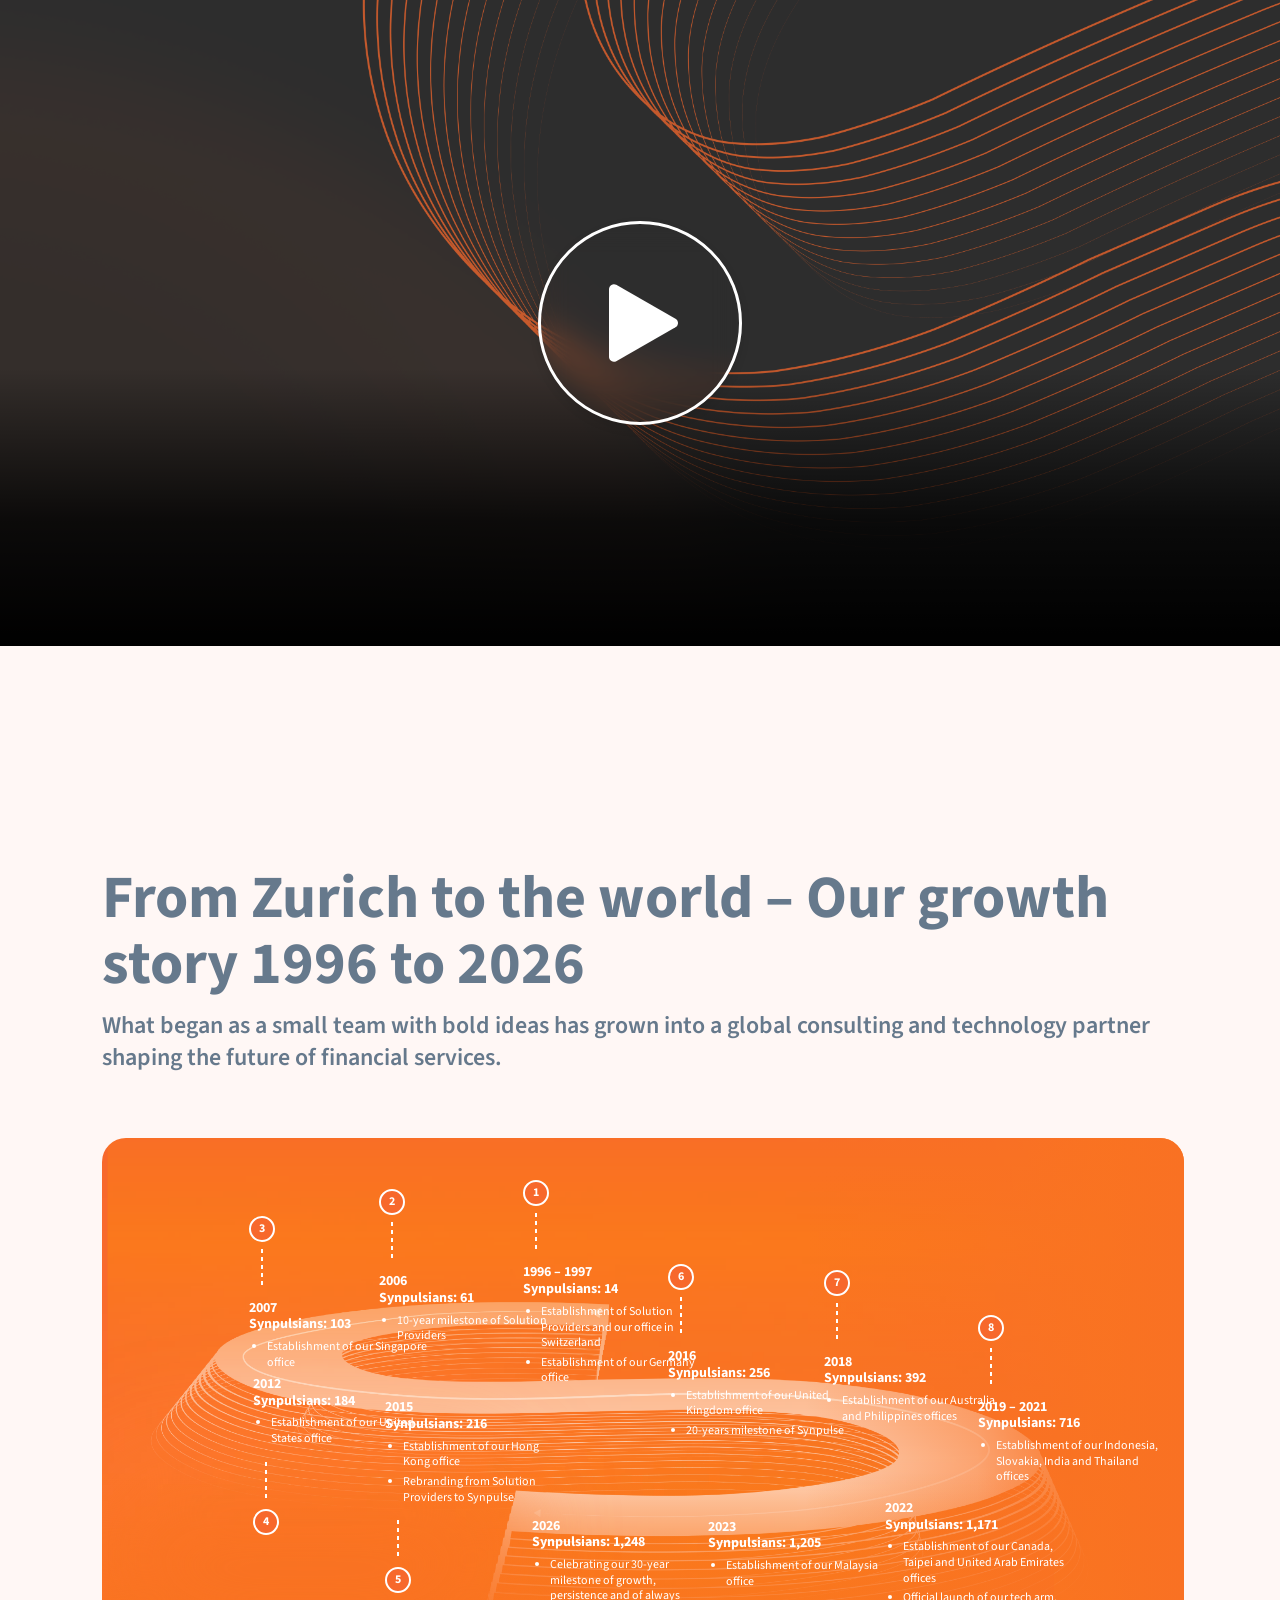
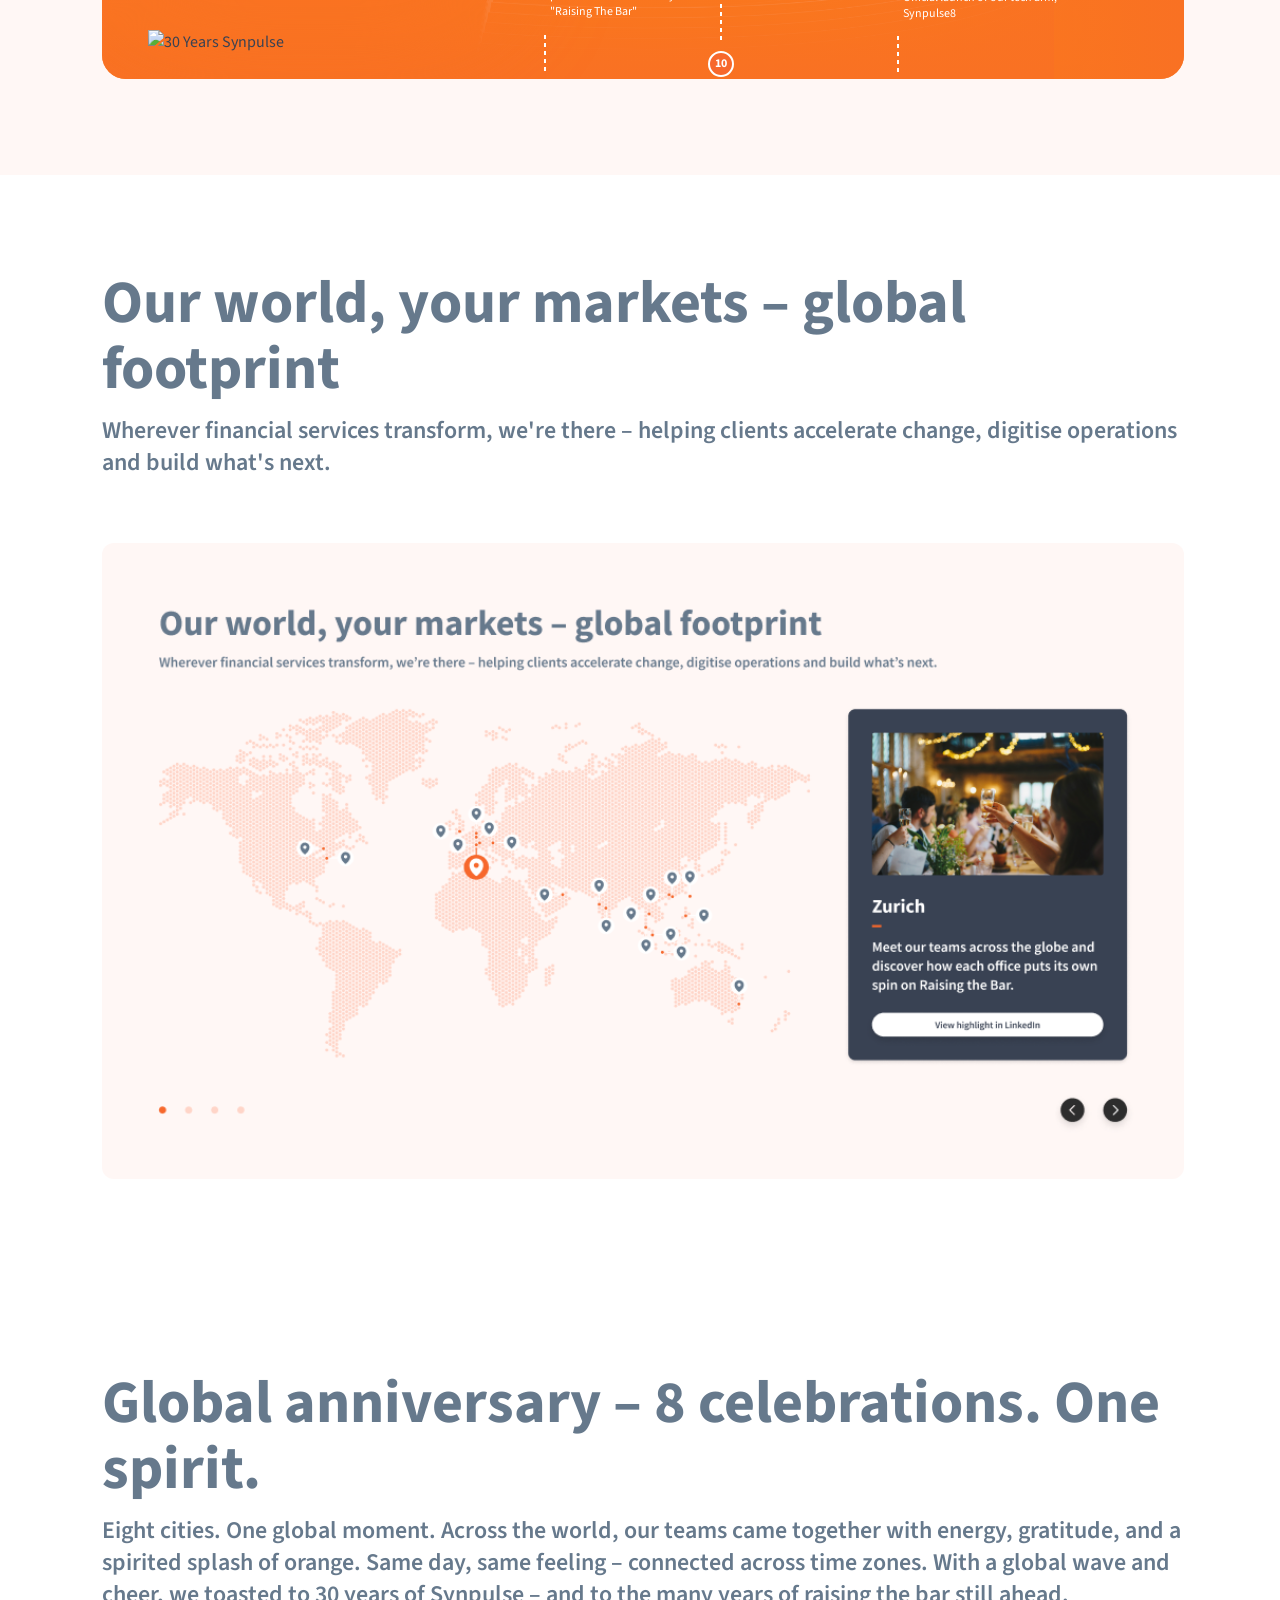
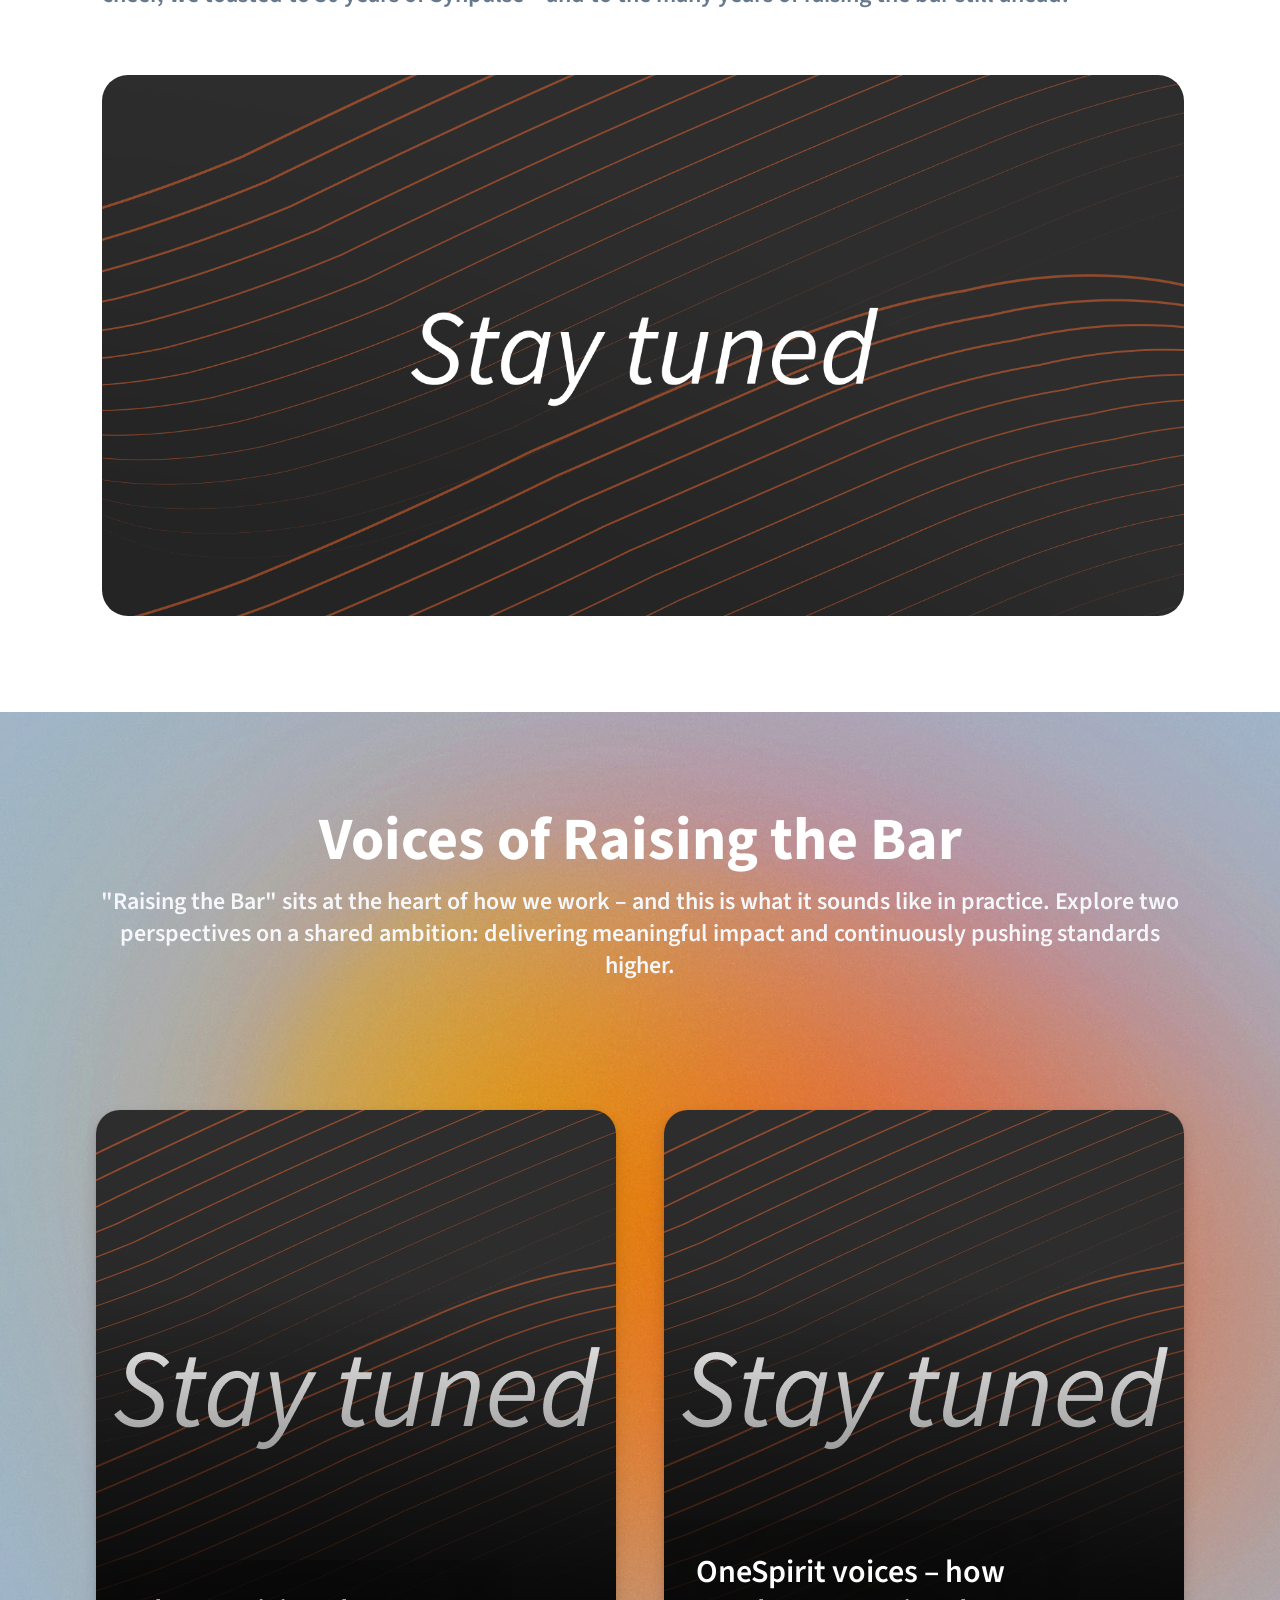
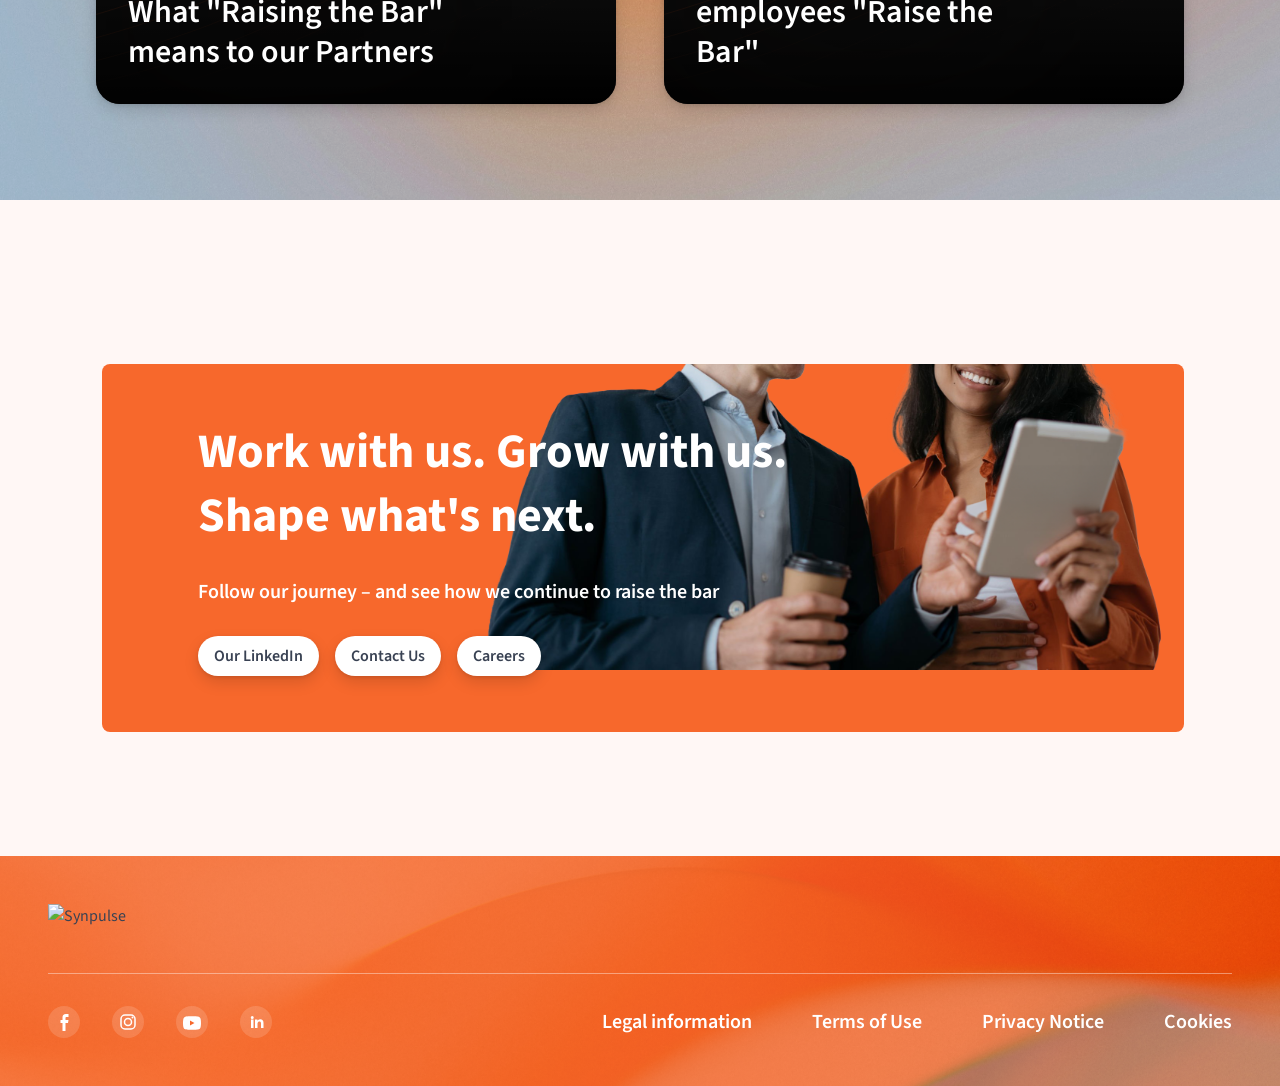
==== index.html @ bf9b32ee "init project" ====
<!DOCTYPE html>
<html lang="en">
<head>
  <meta charset="UTF-8">
  <meta name="viewport" content="width=device-width, initial-scale=1.0">
  <title>Synpulse – Raising the Bar | 30 Years</title>
  <link rel="preconnect" href="https://fonts.googleapis.com">
  <link rel="preconnect" href="https://fonts.gstatic.com" crossorigin>
  <link href="https://fonts.googleapis.com/css2?family=Source+Sans+3:ital,wght@0,400;0,600;0,700;1,400;1,600;1,700&display=swap" rel="stylesheet">
  <link rel="stylesheet" href="styles.css">
</head>
<body>

  <!-- HERO / VIDEO SECTION -->
  <section class="hero-video">
    <img src="assets/images/hero-video.jpg" alt="Synpulse 30 Years – Raising the Bar" class="hero-video__bg">
    <div class="hero-video__gradient"></div>
    <button class="play-button" aria-label="Play video">
      <svg width="70" height="82" viewBox="0 0 70 82" fill="none">
        <path d="M66.5 36.67a5 5 0 0 1 0 8.66L7.25 79.26A5 5 0 0 1 0 74.93V7.07a5 5 0 0 1 7.25-4.33L66.5 36.67Z" fill="white"/>
      </svg>
    </button>
  </section>

  <!-- SECTION 1: GROWTH STORY -->
  <section class="section section--peach" id="growth-story">
    <div class="section__container">
      <div class="section__header">
        <h2 class="section__title">From Zurich to the world – Our growth story 1996 to 2026</h2>
        <p class="section__subtitle">What began as a small team with bold ideas has grown into a global consulting and technology partner shaping the future of financial services.</p>
      </div>
      <div class="growth-visual">
        <img src="assets/images/growth-story.jpg" alt="Synpulse growth story timeline" class="growth-visual__bg">
        <div class="growth-visual__overlay-right"></div>
        <div class="growth-visual__overlay-bottom"></div>
        <div class="growth-visual__overlay-blur"></div>
        <img src="assets/images/30years-logo.png" alt="30 Years Synpulse" class="growth-visual__logo">

        <!-- Timeline milestones -->
        <div class="milestone milestone--down" style="left: 38.9%; top: 7.9%">
          <div class="milestone__marker"><span>1</span></div>
          <div class="milestone__line"></div>
          <div class="milestone__content">
            <strong>1996 – 1997</strong>
            <em>Synpulsians: 14</em>
            <ul>
              <li>Establishment of Solution Providers and our office in Switzerland</li>
              <li>Establishment of our Germany office</li>
            </ul>
          </div>
        </div>

        <div class="milestone milestone--down" style="left: 25.6%; top: 9.5%">
          <div class="milestone__marker"><span>2</span></div>
          <div class="milestone__line"></div>
          <div class="milestone__content">
            <strong>2006</strong>
            <em>Synpulsians: 61</em>
            <ul><li>10-year milestone of Solution Providers</li></ul>
          </div>
        </div>

        <div class="milestone milestone--down" style="left: 13.6%; top: 14.4%">
          <div class="milestone__marker"><span>3</span></div>
          <div class="milestone__line"></div>
          <div class="milestone__content">
            <strong>2007</strong>
            <em>Synpulsians: 103</em>
            <ul><li>Establishment of our Singapore office</li></ul>
          </div>
        </div>

        <div class="milestone milestone--up" style="left: 14%; top: 43.3%">
          <div class="milestone__content milestone__content--above">
            <strong>2012</strong>
            <em>Synpulsians: 184</em>
            <ul><li>Establishment of our United States office</li></ul>
          </div>
          <div class="milestone__line"></div>
          <div class="milestone__marker"><span>4</span></div>
        </div>

        <div class="milestone milestone--up" style="left: 26.2%; top: 47.6%">
          <div class="milestone__content milestone__content--above">
            <strong>2015</strong>
            <em>Synpulsians: 216</em>
            <ul>
              <li>Establishment of our Hong Kong office</li>
              <li>Rebranding from Solution Providers to Synpulse</li>
            </ul>
          </div>
          <div class="milestone__line"></div>
          <div class="milestone__marker"><span>5</span></div>
        </div>

        <div class="milestone milestone--down" style="left: 52.3%; top: 23.4%">
          <div class="milestone__marker"><span>6</span></div>
          <div class="milestone__line"></div>
          <div class="milestone__content">
            <strong>2016</strong>
            <em>Synpulsians: 256</em>
            <ul>
              <li>Establishment of our United Kingdom office</li>
              <li>20-years milestone of Synpulse</li>
            </ul>
          </div>
        </div>

        <div class="milestone milestone--down" style="left: 66.7%; top: 24.4%">
          <div class="milestone__marker"><span>7</span></div>
          <div class="milestone__line"></div>
          <div class="milestone__content">
            <strong>2018</strong>
            <em>Synpulsians: 392</em>
            <ul><li>Establishment of our Australia and Philippines offices</li></ul>
          </div>
        </div>

        <div class="milestone milestone--down" style="left: 81%; top: 32.7%">
          <div class="milestone__marker"><span>8</span></div>
          <div class="milestone__line"></div>
          <div class="milestone__content">
            <strong>2019 – 2021</strong>
            <em>Synpulsians: 716</em>
            <ul><li>Establishment of our Indonesia, Slovakia, India and Thailand offices</li></ul>
          </div>
        </div>

        <div class="milestone milestone--up" style="left: 72.4%; top: 66.2%">
          <div class="milestone__content milestone__content--above">
            <strong>2022</strong>
            <em>Synpulsians: 1,171</em>
            <ul>
              <li>Establishment of our Canada, Taipei and United Arab Emirates offices</li>
              <li>Official launch of our tech arm, Synpulse8</li>
            </ul>
          </div>
          <div class="milestone__line"></div>
          <div class="milestone__marker"><span>9</span></div>
        </div>

        <div class="milestone milestone--up" style="left: 56%; top: 69.7%">
          <div class="milestone__content milestone__content--above">
            <strong>2023</strong>
            <em>Synpulsians: 1,205</em>
            <ul><li>Establishment of our Malaysia office</li></ul>
          </div>
          <div class="milestone__line"></div>
          <div class="milestone__marker"><span>10</span></div>
        </div>

        <div class="milestone milestone--up" style="left: 39.7%; top: 69.5%">
          <div class="milestone__content milestone__content--above">
            <strong>2026</strong>
            <em>Synpulsians: 1,248</em>
            <ul><li>Celebrating our 30-year milestone of growth, persistence and of always "Raising The Bar"</li></ul>
          </div>
          <div class="milestone__line"></div>
          <div class="milestone__marker"><span>11</span></div>
        </div>
      </div>
    </div>
  </section>

  <!-- SECTION 2: GLOBAL FOOTPRINT -->
  <section class="section section--white" id="global-footprint">
    <div class="section__container">
      <div class="section__header">
        <h2 class="section__title">Our world, your markets – global footprint</h2>
        <p class="section__subtitle">Wherever financial services transform, we're there – helping clients accelerate change, digitise operations and build what's next.</p>
      </div>
      <div class="global-map">
        <img src="assets/images/section2-map.png" alt="Synpulse global office locations map" class="global-map__image">
      </div>
    </div>
  </section>

  <!-- SECTION 3: GLOBAL ANNIVERSARY -->
  <section class="section section--white" id="anniversary">
    <div class="section__container">
      <div class="section__header">
        <h2 class="section__title">Global anniversary – 8 celebrations. One spirit.</h2>
        <p class="section__subtitle">Eight cities. One global moment. Across the world, our teams came together with energy, gratitude, and a spirited splash of orange. Same day, same feeling – connected across time zones. With a global wave and cheer, we toasted to 30 years of Synpulse – and to the many years of raising the bar still ahead.</p>
      </div>
      <div class="media-card">
        <img src="assets/images/section3-bg.jpg" alt="Global anniversary celebrations" class="media-card__image">
      </div>
    </div>
  </section>

  <!-- SECTION 6: VOICES OF RAISING THE BAR -->
  <section class="section section--dark" id="voices">
    <img src="assets/images/section6-bg.jpg" alt="" class="section--dark__bg" aria-hidden="true">
    <div class="section--dark__overlay"></div>
    <div class="section__container section__container--centered">
      <div class="section__header section__header--centered">
        <h2 class="section__title section__title--white">Voices of Raising the Bar</h2>
        <p class="section__subtitle section__subtitle--light">"Raising the Bar" sits at the heart of how we work – and this is what it sounds like in practice. Explore two perspectives on a shared ambition: delivering meaningful impact and continuously pushing standards higher.</p>
      </div>
      <div class="video-cards">
        <div class="video-card">
          <img src="assets/images/card-placeholder.jpg" alt="" class="video-card__bg">
          <div class="video-card__gradient"></div>
          <div class="video-card__content">
            <h3 class="video-card__title">What "Raising the Bar" means to our Partners</h3>
          </div>
        </div>
        <div class="video-card">
          <img src="assets/images/card-placeholder.jpg" alt="" class="video-card__bg">
          <div class="video-card__gradient"></div>
          <div class="video-card__content">
            <h3 class="video-card__title">OneSpirit voices – how employees "Raise the Bar"</h3>
          </div>
        </div>
      </div>
    </div>
  </section>

  <!-- SECTION 5: CTA -->
  <section class="section section--peach" id="cta">
    <div class="section__container">
      <div class="cta-banner">
        <div class="cta-banner__text">
          <h2 class="cta-banner__title">Work with us. Grow with us.<br>Shape what's next.</h2>
          <p class="cta-banner__subtitle">Follow our journey – and see how we continue to raise the bar</p>
          <div class="cta-banner__buttons">
            <a href="#" class="btn btn--white">Our LinkedIn</a>
            <a href="#" class="btn btn--white">Contact Us</a>
            <a href="#" class="btn btn--white">Careers</a>
          </div>
        </div>
        <div class="cta-banner__image">
          <img src="assets/images/cta-people.png" alt="Synpulse team members">
        </div>
      </div>
    </div>
  </section>

  <!-- FOOTER -->
  <footer class="footer">
    <img src="assets/images/footer-bg.jpg" alt="" class="footer__bg" aria-hidden="true">
    <div class="footer__overlay"></div>
    <div class="footer__container">
      <div class="footer__logo">
        <img src="assets/images/synpulse-logo.png" alt="Synpulse">
      </div>
      <div class="footer__divider"></div>
      <div class="footer__bottom">
        <div class="footer__social">
          <a href="#" aria-label="Facebook" class="footer__social-link">
            <svg width="32" height="32" viewBox="0 0 32 32" fill="none"><circle cx="16" cy="16" r="16" fill="rgba(255,255,255,0.15)"/><path d="M18.5 11h2V8h-2.5c-2.5 0-3.5 1.5-3.5 3.5V14h-2v3h2v8h3v-8h2.5l.5-3h-3v-2c0-.5.5-1 .5-1z" fill="white"/></svg>
          </a>
          <a href="#" aria-label="Instagram" class="footer__social-link">
            <svg width="32" height="32" viewBox="0 0 32 32" fill="none"><circle cx="16" cy="16" r="16" fill="rgba(255,255,255,0.15)"/><rect x="9" y="9" width="14" height="14" rx="4" stroke="white" stroke-width="1.5"/><circle cx="16" cy="16" r="3.5" stroke="white" stroke-width="1.5"/><circle cx="20.5" cy="11.5" r="1" fill="white"/></svg>
          </a>
          <a href="#" aria-label="YouTube" class="footer__social-link">
            <svg width="32" height="32" viewBox="0 0 32 32" fill="none"><circle cx="16" cy="16" r="16" fill="rgba(255,255,255,0.15)"/><path d="M24.5 12.5a2.5 2.5 0 0 0-1.8-1.8C21.2 10.2 16 10.2 16 10.2s-5.2 0-6.7.5a2.5 2.5 0 0 0-1.8 1.8c-.5 1.5-.5 4.5-.5 4.5s0 3 .5 4.5a2.5 2.5 0 0 0 1.8 1.8c1.5.5 6.7.5 6.7.5s5.2 0 6.7-.5a2.5 2.5 0 0 0 1.8-1.8c.5-1.5.5-4.5.5-4.5s0-3-.5-4.5z" fill="white"/><path d="M14 19.5l4.5-2.5L14 14.5v5z" fill="#F7682C"/></svg>
          </a>
          <a href="#" aria-label="LinkedIn" class="footer__social-link">
            <svg width="32" height="32" viewBox="0 0 32 32" fill="none"><circle cx="16" cy="16" r="16" fill="rgba(255,255,255,0.15)"/><path d="M11 13.5h2.5V22H11V13.5zM12.25 10a1.5 1.5 0 1 1 0 3 1.5 1.5 0 0 1 0-3zM15 13.5h2.4l.1 1.2s.8-1.5 2.8-1.5c2 0 3.2 1.2 3.2 3.8v5H21v-4.5c0-1.5-.7-2-1.5-2s-2 .5-2 2.2V22H15V13.5z" fill="white"/></svg>
          </a>
        </div>
        <nav class="footer__links">
          <a href="#">Legal information</a>
          <a href="#">Terms of Use</a>
          <a href="#">Privacy Notice</a>
          <a href="#">Cookies</a>
        </nav>
      </div>
    </div>
  </footer>

</body>
</html>
---- styles.css ----
/* ============================================================
   SYNPULSE – RAISING THE BAR | 30 YEARS
   Design tokens from Figma
   ============================================================ */

:root {
  --color-orange: #F7682C;
  --color-blue: #66798C;
  --color-blue-dark: #394253;
  --color-peach: #FFF7F5;
  --color-light-blue: #F6F7FB;
  --color-white: #FFFFFF;
  --color-grey: #ACACAC;

  --font-family: 'Source Sans 3', 'Source Sans Pro', sans-serif;
  --shadow-card: 0px 1.2px 3.6px rgba(0,0,0,0.1), 0px 6.4px 14.4px rgba(0,0,0,0.13);
}

/* RESET */
*, *::before, *::after { box-sizing: border-box; margin: 0; padding: 0; }
html { scroll-behavior: smooth; }
body {
  font-family: var(--font-family);
  color: var(--color-blue-dark);
  line-height: 1.5;
  -webkit-font-smoothing: antialiased;
  overflow-x: hidden;
}
img { display: block; max-width: 100%; height: auto; }
a { color: inherit; text-decoration: none; }
ul { list-style: disc; padding-left: 21px; }

/* ============================================================
   HERO VIDEO
   ============================================================ */
.hero-video {
  position: relative;
  width: 100%;
  height: 0;
  padding-bottom: 50.44%; /* 920/1824 */
  overflow: hidden;
  background: #1a1a1a;
}
.hero-video__bg {
  position: absolute;
  inset: 0;
  width: 100%;
  height: 100%;
  object-fit: cover;
}
.hero-video__gradient {
  position: absolute;
  bottom: 0;
  left: 0;
  right: 0;
  height: 43%;
  background: linear-gradient(to bottom, transparent, rgba(0,0,0,0.78) 55%, black);
}
.play-button {
  position: absolute;
  top: 50%;
  left: 50%;
  transform: translate(-50%, -50%);
  width: 204px;
  height: 204px;
  border-radius: 50%;
  border: 3px solid white;
  background: rgba(45,45,45,0.2);
  backdrop-filter: blur(15px);
  -webkit-backdrop-filter: blur(15px);
  display: flex;
  align-items: center;
  justify-content: center;
  padding-left: 8px;
  cursor: pointer;
  box-shadow: 0 4px 10px rgba(0,0,0,0.1);
  transition: transform 0.3s ease, background 0.3s ease;
}
.play-button:hover {
  transform: translate(-50%, -50%) scale(1.05);
  background: rgba(45,45,45,0.35);
}

/* ============================================================
   SHARED SECTION LAYOUT
   ============================================================ */
.section {
  position: relative;
  width: 100%;
}
.section--peach { background: var(--color-peach); }
.section--white { background: var(--color-white); }
.section--dark {
  position: relative;
  overflow: hidden;
}
.section--dark__bg {
  position: absolute;
  inset: 0;
  width: 100%;
  height: 100%;
  object-fit: cover;
}
.section--dark__overlay {
  position: absolute;
  inset: 0;
  background: rgba(0,0,0,0.10);
}
.section__container {
  position: relative;
  max-width: 1728px;
  margin: 0 auto;
  padding: 96px 96px 96px 102px;
}
.section__container--centered {
  display: flex;
  flex-direction: column;
  gap: 64px;
  z-index: 1;
}
.section__header {
  display: flex;
  flex-direction: column;
  gap: 12px;
  margin-bottom: 64px;
}
.section__header--centered {
  align-items: center;
  text-align: center;
}
.section__title {
  font-size: 60px;
  font-weight: 700;
  line-height: 1.1;
  color: var(--color-blue);
}
.section__title--white { color: var(--color-white); }
.section__subtitle {
  font-size: 24px;
  font-weight: 600;
  line-height: 32px;
  color: var(--color-blue);
}
.section__subtitle--light { color: var(--color-light-blue); }

/* ============================================================
   SECTION 1: GROWTH STORY
   ============================================================ */
#growth-story .section__container {
  padding-top: 220px;
  padding-bottom: 96px;
}
.growth-visual {
  position: relative;
  width: 100%;
  border-radius: 24px;
  overflow: hidden;
  aspect-ratio: 1626 / 813;
}
.growth-visual__bg {
  position: absolute;
  inset: 0;
  width: 100%;
  height: 100%;
  object-fit: cover;
}
.growth-visual__overlay-right {
  position: absolute;
  top: 0;
  right: 0;
  width: 35%;
  height: 100%;
  background: linear-gradient(to right, transparent, #f97123);
}
.growth-visual__overlay-bottom {
  position: absolute;
  bottom: 0;
  left: 0;
  width: 88%;
  height: 38%;
  background: linear-gradient(to bottom, transparent, #f97123);
}
.growth-visual__overlay-blur {
  position: absolute;
  bottom: 10%;
  left: 0;
  width: 38%;
  height: 38%;
  background: linear-gradient(to bottom, transparent, #f97123);
  filter: blur(49px);
  border-radius: 87px;
}
.growth-visual__logo {
  position: absolute;
  bottom: 25px;
  left: 46px;
  width: 150px;
  height: auto;
}

/* MILESTONES */
.milestone {
  position: absolute;
  display: flex;
  gap: 7px;
  width: 180px;
}
.milestone--down {
  flex-direction: column;
  align-items: flex-start;
}
.milestone--down .milestone__marker { order: -1; }
.milestone--up {
  flex-direction: column;
  align-items: flex-start;
}
.milestone--up .milestone__marker { order: 3; }
.milestone--up .milestone__line { order: 2; }
.milestone--up .milestone__content { order: 1; }
.milestone__marker {
  width: 26px;
  height: 26px;
  border-radius: 50%;
  background: var(--color-orange);
  border: 2px solid white;
  display: flex;
  align-items: center;
  justify-content: center;
  flex-shrink: 0;
}
.milestone__marker span {
  font-size: 12px;
  font-weight: 700;
  color: white;
  line-height: 1;
}
.milestone__line {
  width: 2px;
  height: 40px;
  margin-left: 12px;
  background: repeating-linear-gradient(
    to bottom,
    white 0, white 4px,
    transparent 4px, transparent 8px
  );
}
.milestone__content {
  padding: 4px 0;
}
.milestone__content strong {
  display: block;
  font-size: 14px;
  font-weight: 700;
  color: white;
  line-height: 1.2;
}
.milestone__content em {
  display: block;
  font-size: 14px;
  font-weight: 700;
  font-style: normal;
  color: white;
  line-height: 1.2;
  margin-bottom: 6px;
}
.milestone__content ul {
  margin: 0;
  padding-left: 18px;
}
.milestone__content li {
  font-size: 12px;
  color: white;
  line-height: 1.3;
  margin-bottom: 4px;
}

/* ============================================================
   SECTION 2: GLOBAL MAP
   ============================================================ */
.global-map {
  width: 100%;
}
.global-map__image {
  width: 100%;
  height: auto;
  border-radius: 12px;
}

/* ============================================================
   SECTION 3: ANNIVERSARY
   ============================================================ */
.media-card {
  width: 100%;
  border-radius: 26px;
  overflow: hidden;
  aspect-ratio: 1626 / 813;
}
.media-card__image {
  width: 100%;
  height: 100%;
  object-fit: cover;
}

/* ============================================================
   SECTION 6: VOICES / VIDEO CARDS
   ============================================================ */
#voices .section__container {
  padding: 96px;
}
.video-cards {
  display: flex;
  gap: 48px;
  width: 100%;
}
.video-card {
  flex: 1;
  position: relative;
  height: 594px;
  border-radius: 24px;
  overflow: hidden;
  box-shadow: var(--shadow-card);
  cursor: pointer;
  transition: transform 0.3s ease;
}
.video-card:hover { transform: translateY(-4px); }
.video-card__bg {
  position: absolute;
  inset: 0;
  width: 100%;
  height: 100%;
  object-fit: cover;
}
.video-card__gradient {
  position: absolute;
  bottom: 0;
  left: 0;
  right: 0;
  height: 70%;
  background: linear-gradient(to bottom, transparent, black);
}
.video-card__content {
  position: absolute;
  bottom: 0;
  left: 0;
  padding: 32px;
  width: 80%;
  backdrop-filter: blur(100px);
  -webkit-backdrop-filter: blur(100px);
}
.video-card__title {
  font-size: 32px;
  font-weight: 600;
  line-height: 40px;
  color: white;
}

/* ============================================================
   SECTION 5: CTA
   ============================================================ */
#cta .section__container {
  padding-top: 164px;
  padding-bottom: 124px;
}
.cta-banner {
  position: relative;
  background: var(--color-orange);
  border-radius: 8px;
  padding: 56px 108px 56px 96px;
  display: flex;
  align-items: center;
  overflow: hidden;
}
.cta-banner__text {
  display: flex;
  flex-direction: column;
  gap: 32px;
  max-width: 591px;
  position: relative;
  z-index: 1;
}
.cta-banner__title {
  font-size: 48px;
  font-weight: 700;
  line-height: 64px;
  color: white;
}
.cta-banner__subtitle {
  font-size: 20px;
  font-weight: 600;
  line-height: 24px;
  color: white;
}
.cta-banner__buttons {
  display: flex;
  gap: 16px;
}
.btn {
  display: inline-flex;
  align-items: center;
  justify-content: center;
  padding: 8px 16px;
  border-radius: 100px;
  font-size: 16px;
  font-weight: 600;
  line-height: 24px;
  text-align: center;
  white-space: nowrap;
  transition: transform 0.2s ease, box-shadow 0.2s ease;
}
.btn--white {
  background: white;
  color: var(--color-blue-dark);
  box-shadow: var(--shadow-card);
}
.btn--white:hover {
  transform: translateY(-2px);
  box-shadow: 0 4px 12px rgba(0,0,0,0.18);
}
.cta-banner__image {
  position: absolute;
  right: -40px;
  top: -212px;
  width: 862px;
  height: 518px;
  pointer-events: none;
}
.cta-banner__image img {
  width: 100%;
  height: 100%;
  object-fit: contain;
}

/* ============================================================
   FOOTER
   ============================================================ */
.footer {
  position: relative;
  padding: 48px;
  overflow: hidden;
}
.footer__bg {
  position: absolute;
  inset: 0;
  width: 100%;
  height: 100%;
  object-fit: cover;
}
.footer__overlay {
  position: absolute;
  inset: 0;
  background: linear-gradient(88.49deg, rgba(247,104,44,0.8) 56.6%, rgba(232,73,6,0.59) 103.2%, rgba(247,104,44,0.2) 128.1%);
}
.footer__container {
  position: relative;
  z-index: 1;
  display: flex;
  flex-direction: column;
  gap: 32px;
}
.footer__logo img {
  height: 37px;
  width: auto;
}
.footer__divider {
  height: 1px;
  background: rgba(255,255,255,0.4);
  width: 100%;
}
.footer__bottom {
  display: flex;
  align-items: center;
  gap: 40px;
}
.footer__social {
  display: flex;
  gap: 32px;
}
.footer__social-link {
  display: flex;
  transition: opacity 0.2s ease;
}
.footer__social-link:hover { opacity: 0.8; }
.footer__links {
  display: flex;
  gap: 60px;
  margin-left: auto;
  align-items: center;
}
.footer__links a {
  font-size: 20px;
  font-weight: 600;
  line-height: 24px;
  color: white;
  text-align: center;
  white-space: nowrap;
  transition: opacity 0.2s ease;
}
.footer__links a:hover { opacity: 0.8; }

/* ============================================================
   RESPONSIVE
   ============================================================ */
@media (max-width: 1200px) {
  .section__title { font-size: 44px; }
  .section__subtitle { font-size: 20px; line-height: 28px; }
  .video-card { height: 420px; }
  .video-card__title { font-size: 24px; line-height: 32px; }
  .cta-banner__title { font-size: 36px; line-height: 48px; }
  .cta-banner__image { width: 600px; height: 360px; right: -20px; top: -120px; }
  .milestone { width: 140px; }
}

@media (max-width: 900px) {
  .section__container { padding: 64px 32px; }
  #growth-story .section__container { padding-top: 120px; }
  #cta .section__container { padding-top: 100px; padding-bottom: 80px; }
  .section__title { font-size: 32px; }
  .section__subtitle { font-size: 18px; line-height: 26px; }
  .video-cards { flex-direction: column; gap: 24px; }
  .video-card { height: 300px; }
  .video-card__title { font-size: 22px; line-height: 30px; }
  .cta-banner { flex-direction: column; padding: 40px; }
  .cta-banner__image { position: relative; right: 0; top: 0; width: 100%; height: auto; margin-top: 24px; }
  .cta-banner__title { font-size: 28px; line-height: 38px; }
  .cta-banner__buttons { flex-wrap: wrap; }
  .footer__bottom { flex-direction: column; align-items: flex-start; }
  .footer__links { margin-left: 0; flex-wrap: wrap; gap: 24px; }
  .play-button { width: 120px; height: 120px; }
  .play-button svg { width: 40px; height: 48px; }
  .milestone { display: none; }
  .growth-visual__logo { width: 100px; bottom: 16px; left: 24px; }

  #voices .section__container { padding: 64px 32px; }
}

@media (max-width: 600px) {
  .section__container { padding: 48px 20px; }
  .section__title { font-size: 26px; }
  .footer { padding: 32px 20px; }
  .footer__links a { font-size: 16px; }
  .footer__links { gap: 16px; }
}
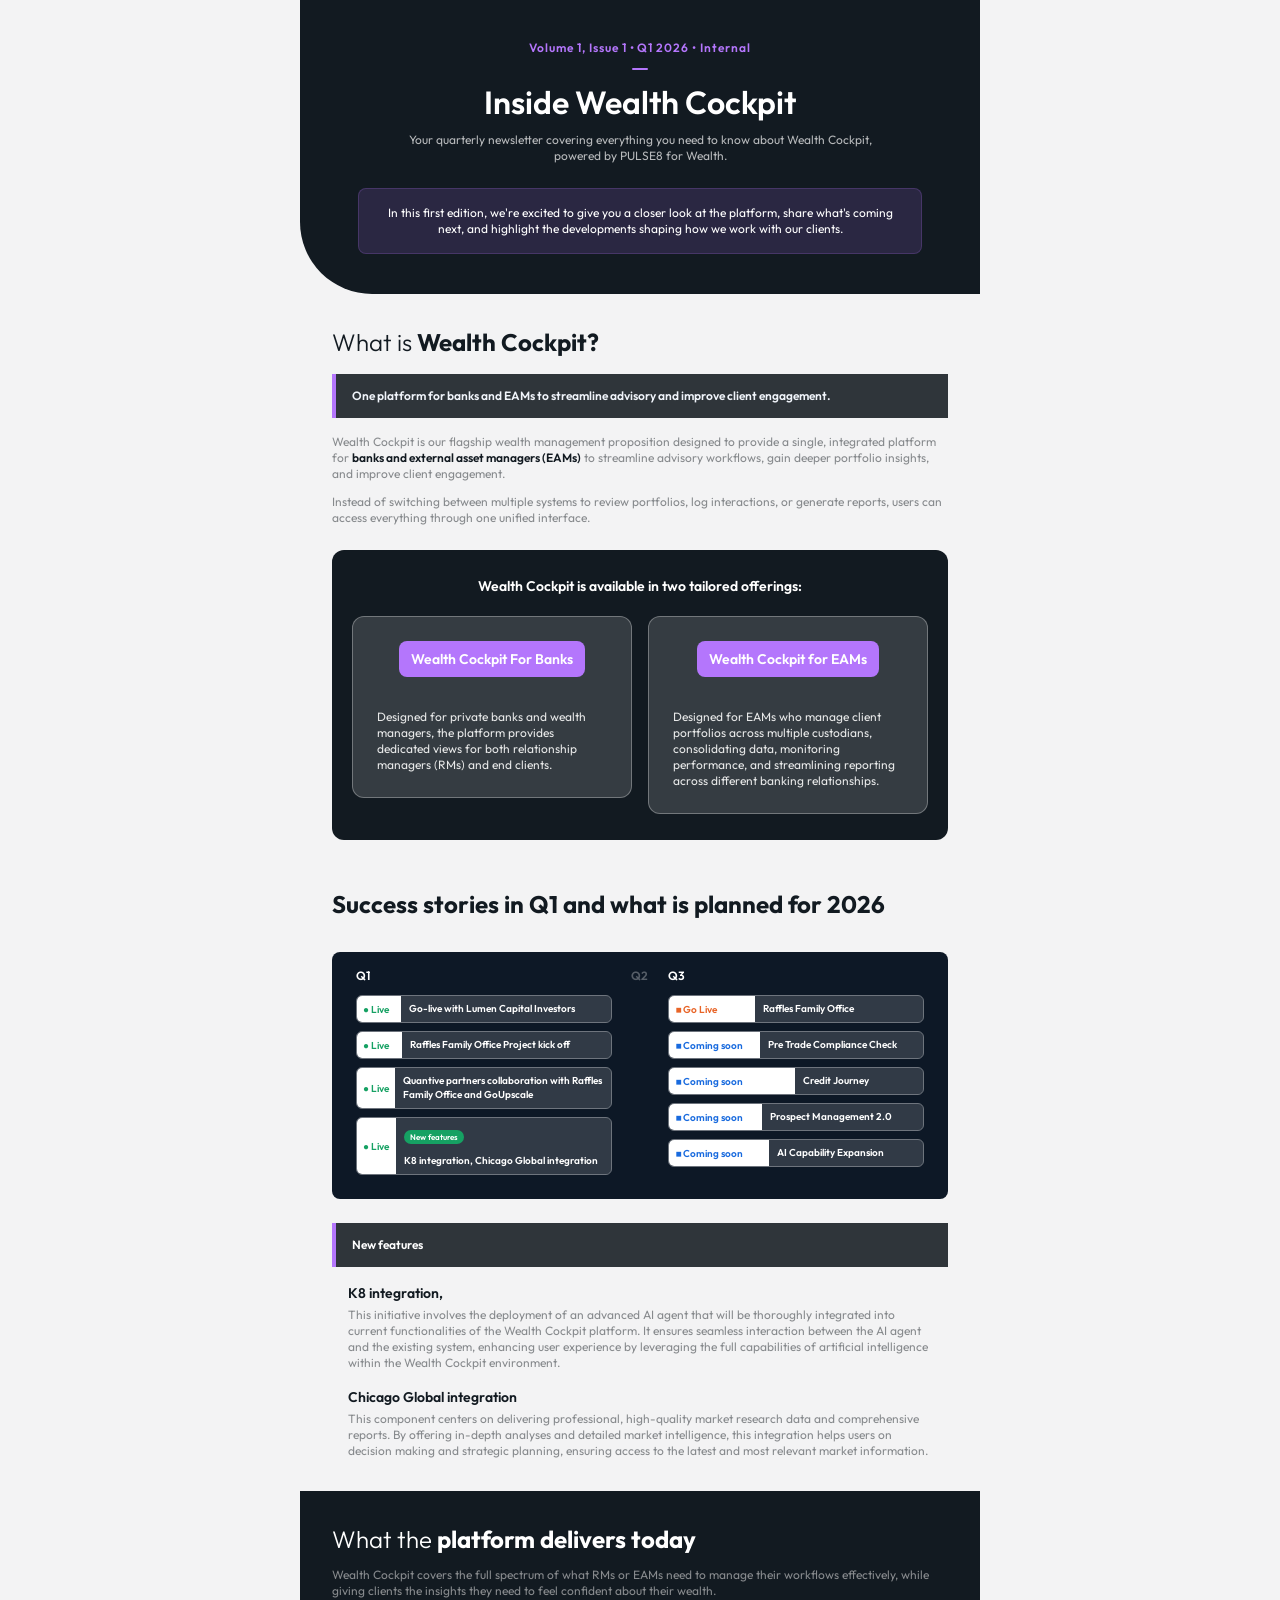
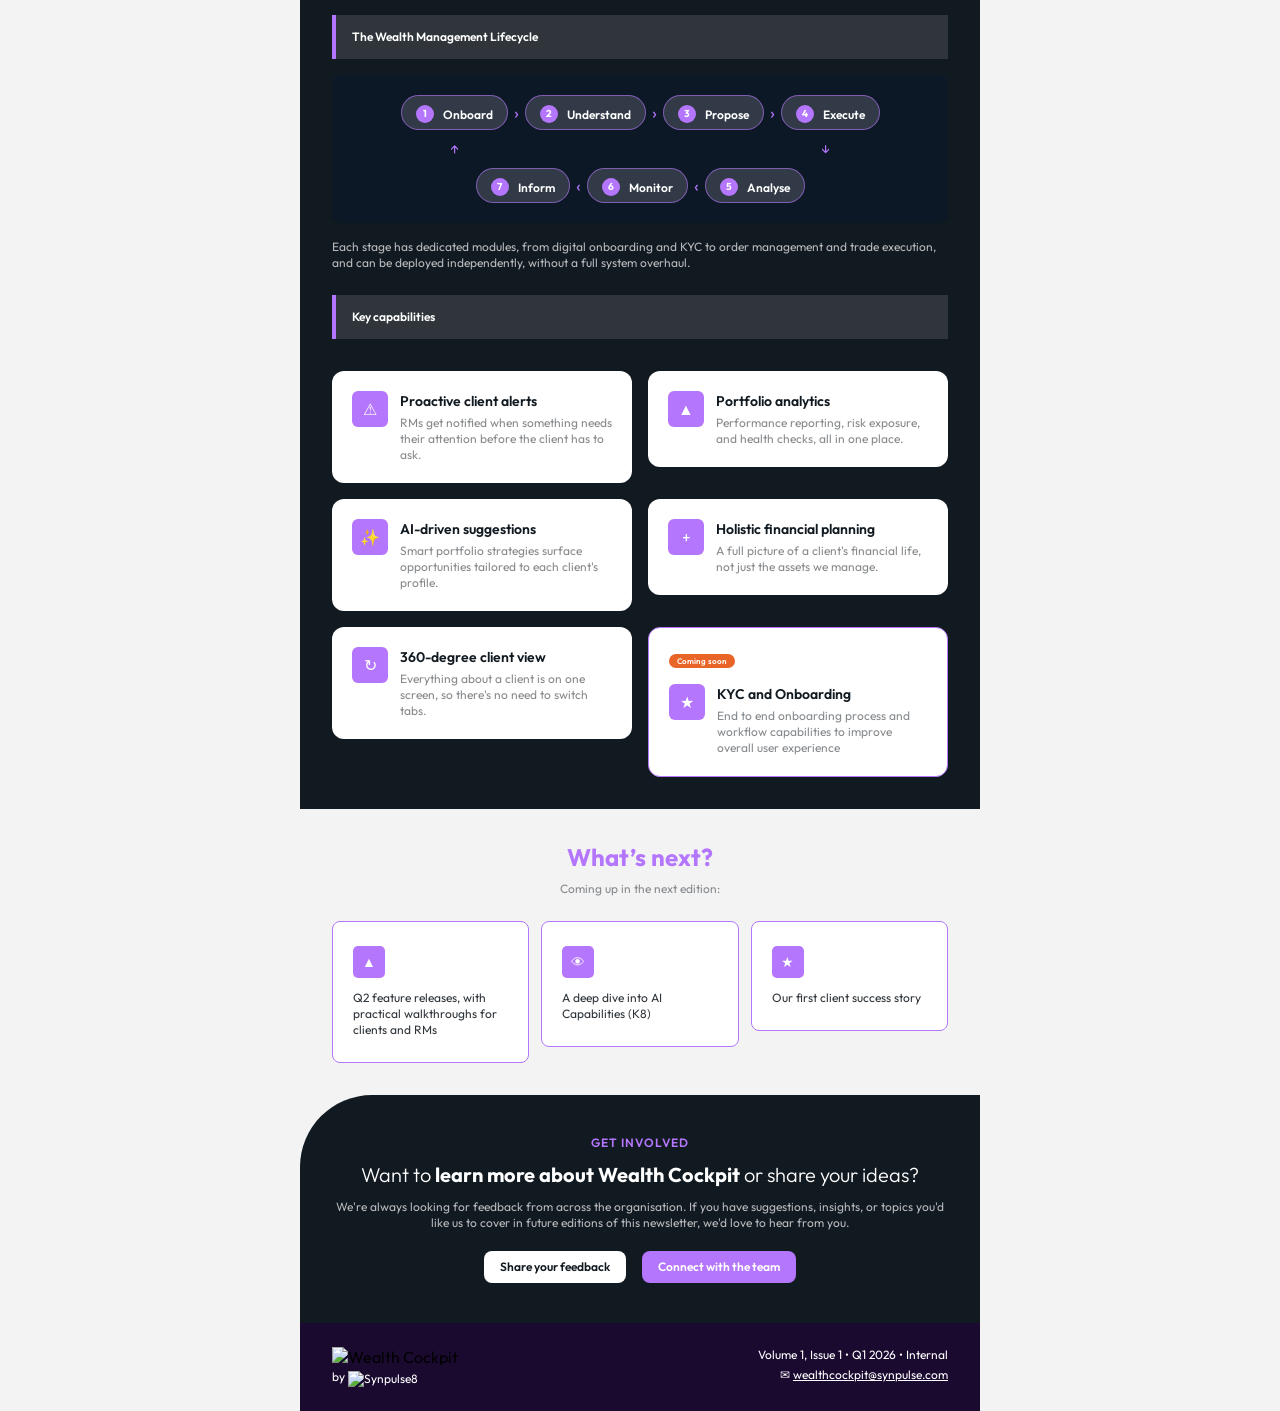
==== commit 09e70bb7: "clean project" ====
--- a/index.html
+++ b/index.html
@@ -1,274 +1,647 @@
 <!DOCTYPE html>
-<html lang="en">
+<html lang="en" xmlns="http://www.w3.org/1999/xhtml" xmlns:v="urn:schemas-microsoft-com:vml" xmlns:o="urn:schemas-microsoft-com:office:office">
 <head>
   <meta charset="UTF-8">
   <meta name="viewport" content="width=device-width, initial-scale=1.0">
-  <title>Synpulse – Raising the Bar | 30 Years</title>
-  <link rel="preconnect" href="https://fonts.googleapis.com">
-  <link rel="preconnect" href="https://fonts.gstatic.com" crossorigin>
-  <link href="https://fonts.googleapis.com/css2?family=Source+Sans+3:ital,wght@0,400;0,600;0,700;1,400;1,600;1,700&display=swap" rel="stylesheet">
-  <link rel="stylesheet" href="styles.css">
+  <meta http-equiv="X-UA-Compatible" content="IE=edge">
+  <meta name="x-apple-disable-message-reformatting">
+  <title>Inside Wealth Cockpit – Volume 1, Issue 1</title>
+  <!--[if mso]>
+  <noscript><xml>
+    <o:OfficeDocumentSettings>
+      <o:PixelsPerInch>96</o:PixelsPerInch>
+    </o:OfficeDocumentSettings>
+  </xml></noscript>
+  <![endif]-->
+  <style>
+    @import url('https://fonts.googleapis.com/css2?family=Outfit:wght@300;400;600;700&display=swap');
+
+    body, table, td, a { -webkit-text-size-adjust: 100%; -ms-text-size-adjust: 100%; }
+    table, td { mso-table-lspace: 0pt; mso-table-rspace: 0pt; }
+    img { -ms-interpolation-mode: bicubic; border: 0; outline: none; text-decoration: none; }
+    body { margin: 0; padding: 0; width: 100% !important; height: 100% !important; }
+
+    @media only screen and (max-width: 680px) {
+      .email-container { width: 100% !important; }
+      .stack-column { display: block !important; width: 100% !important; }
+      .stack-column-center { display: block !important; width: 100% !important; text-align: center !important; }
+      .mobile-padding { padding-left: 16px !important; padding-right: 16px !important; }
+      .mobile-hide { display: none !important; }
+    }
+  </style>
 </head>
-<body>
-
-  <!-- HERO / VIDEO SECTION -->
-  <section class="hero-video">
-    <img src="assets/images/hero-video.jpg" alt="Synpulse 30 Years – Raising the Bar" class="hero-video__bg">
-    <div class="hero-video__gradient"></div>
-    <button class="play-button" aria-label="Play video">
-      <svg width="70" height="82" viewBox="0 0 70 82" fill="none">
-        <path d="M66.5 36.67a5 5 0 0 1 0 8.66L7.25 79.26A5 5 0 0 1 0 74.93V7.07a5 5 0 0 1 7.25-4.33L66.5 36.67Z" fill="white"/>
-      </svg>
-    </button>
-  </section>
-
-  <!-- SECTION 1: GROWTH STORY -->
-  <section class="section section--peach" id="growth-story">
-    <div class="section__container">
-      <div class="section__header">
-        <h2 class="section__title">From Zurich to the world – Our growth story 1996 to 2026</h2>
-        <p class="section__subtitle">What began as a small team with bold ideas has grown into a global consulting and technology partner shaping the future of financial services.</p>
-      </div>
-      <div class="growth-visual">
-        <img src="assets/images/growth-story.jpg" alt="Synpulse growth story timeline" class="growth-visual__bg">
-        <div class="growth-visual__overlay-right"></div>
-        <div class="growth-visual__overlay-bottom"></div>
-        <div class="growth-visual__overlay-blur"></div>
-        <img src="assets/images/30years-logo.png" alt="30 Years Synpulse" class="growth-visual__logo">
-
-        <!-- Timeline milestones -->
-        <div class="milestone milestone--down" style="left: 38.9%; top: 7.9%">
-          <div class="milestone__marker"><span>1</span></div>
-          <div class="milestone__line"></div>
-          <div class="milestone__content">
-            <strong>1996 – 1997</strong>
-            <em>Synpulsians: 14</em>
-            <ul>
-              <li>Establishment of Solution Providers and our office in Switzerland</li>
-              <li>Establishment of our Germany office</li>
-            </ul>
-          </div>
-        </div>
-
-        <div class="milestone milestone--down" style="left: 25.6%; top: 9.5%">
-          <div class="milestone__marker"><span>2</span></div>
-          <div class="milestone__line"></div>
-          <div class="milestone__content">
-            <strong>2006</strong>
-            <em>Synpulsians: 61</em>
-            <ul><li>10-year milestone of Solution Providers</li></ul>
-          </div>
-        </div>
-
-        <div class="milestone milestone--down" style="left: 13.6%; top: 14.4%">
-          <div class="milestone__marker"><span>3</span></div>
-          <div class="milestone__line"></div>
-          <div class="milestone__content">
-            <strong>2007</strong>
-            <em>Synpulsians: 103</em>
-            <ul><li>Establishment of our Singapore office</li></ul>
-          </div>
-        </div>
-
-        <div class="milestone milestone--up" style="left: 14%; top: 43.3%">
-          <div class="milestone__content milestone__content--above">
-            <strong>2012</strong>
-            <em>Synpulsians: 184</em>
-            <ul><li>Establishment of our United States office</li></ul>
-          </div>
-          <div class="milestone__line"></div>
-          <div class="milestone__marker"><span>4</span></div>
-        </div>
-
-        <div class="milestone milestone--up" style="left: 26.2%; top: 47.6%">
-          <div class="milestone__content milestone__content--above">
-            <strong>2015</strong>
-            <em>Synpulsians: 216</em>
-            <ul>
-              <li>Establishment of our Hong Kong office</li>
-              <li>Rebranding from Solution Providers to Synpulse</li>
-            </ul>
-          </div>
-          <div class="milestone__line"></div>
-          <div class="milestone__marker"><span>5</span></div>
-        </div>
-
-        <div class="milestone milestone--down" style="left: 52.3%; top: 23.4%">
-          <div class="milestone__marker"><span>6</span></div>
-          <div class="milestone__line"></div>
-          <div class="milestone__content">
-            <strong>2016</strong>
-            <em>Synpulsians: 256</em>
-            <ul>
-              <li>Establishment of our United Kingdom office</li>
-              <li>20-years milestone of Synpulse</li>
-            </ul>
-          </div>
-        </div>
-
-        <div class="milestone milestone--down" style="left: 66.7%; top: 24.4%">
-          <div class="milestone__marker"><span>7</span></div>
-          <div class="milestone__line"></div>
-          <div class="milestone__content">
-            <strong>2018</strong>
-            <em>Synpulsians: 392</em>
-            <ul><li>Establishment of our Australia and Philippines offices</li></ul>
-          </div>
-        </div>
-
-        <div class="milestone milestone--down" style="left: 81%; top: 32.7%">
-          <div class="milestone__marker"><span>8</span></div>
-          <div class="milestone__line"></div>
-          <div class="milestone__content">
-            <strong>2019 – 2021</strong>
-            <em>Synpulsians: 716</em>
-            <ul><li>Establishment of our Indonesia, Slovakia, India and Thailand offices</li></ul>
-          </div>
-        </div>
-
-        <div class="milestone milestone--up" style="left: 72.4%; top: 66.2%">
-          <div class="milestone__content milestone__content--above">
-            <strong>2022</strong>
-            <em>Synpulsians: 1,171</em>
-            <ul>
-              <li>Establishment of our Canada, Taipei and United Arab Emirates offices</li>
-              <li>Official launch of our tech arm, Synpulse8</li>
-            </ul>
-          </div>
-          <div class="milestone__line"></div>
-          <div class="milestone__marker"><span>9</span></div>
-        </div>
-
-        <div class="milestone milestone--up" style="left: 56%; top: 69.7%">
-          <div class="milestone__content milestone__content--above">
-            <strong>2023</strong>
-            <em>Synpulsians: 1,205</em>
-            <ul><li>Establishment of our Malaysia office</li></ul>
-          </div>
-          <div class="milestone__line"></div>
-          <div class="milestone__marker"><span>10</span></div>
-        </div>
-
-        <div class="milestone milestone--up" style="left: 39.7%; top: 69.5%">
-          <div class="milestone__content milestone__content--above">
-            <strong>2026</strong>
-            <em>Synpulsians: 1,248</em>
-            <ul><li>Celebrating our 30-year milestone of growth, persistence and of always "Raising The Bar"</li></ul>
-          </div>
-          <div class="milestone__line"></div>
-          <div class="milestone__marker"><span>11</span></div>
-        </div>
-      </div>
-    </div>
-  </section>
-
-  <!-- SECTION 2: GLOBAL FOOTPRINT -->
-  <section class="section section--white" id="global-footprint">
-    <div class="section__container">
-      <div class="section__header">
-        <h2 class="section__title">Our world, your markets – global footprint</h2>
-        <p class="section__subtitle">Wherever financial services transform, we're there – helping clients accelerate change, digitise operations and build what's next.</p>
-      </div>
-      <div class="global-map">
-        <img src="assets/images/section2-map.png" alt="Synpulse global office locations map" class="global-map__image">
-      </div>
-    </div>
-  </section>
-
-  <!-- SECTION 3: GLOBAL ANNIVERSARY -->
-  <section class="section section--white" id="anniversary">
-    <div class="section__container">
-      <div class="section__header">
-        <h2 class="section__title">Global anniversary – 8 celebrations. One spirit.</h2>
-        <p class="section__subtitle">Eight cities. One global moment. Across the world, our teams came together with energy, gratitude, and a spirited splash of orange. Same day, same feeling – connected across time zones. With a global wave and cheer, we toasted to 30 years of Synpulse – and to the many years of raising the bar still ahead.</p>
-      </div>
-      <div class="media-card">
-        <img src="assets/images/section3-bg.jpg" alt="Global anniversary celebrations" class="media-card__image">
-      </div>
-    </div>
-  </section>
-
-  <!-- SECTION 6: VOICES OF RAISING THE BAR -->
-  <section class="section section--dark" id="voices">
-    <img src="assets/images/section6-bg.jpg" alt="" class="section--dark__bg" aria-hidden="true">
-    <div class="section--dark__overlay"></div>
-    <div class="section__container section__container--centered">
-      <div class="section__header section__header--centered">
-        <h2 class="section__title section__title--white">Voices of Raising the Bar</h2>
-        <p class="section__subtitle section__subtitle--light">"Raising the Bar" sits at the heart of how we work – and this is what it sounds like in practice. Explore two perspectives on a shared ambition: delivering meaningful impact and continuously pushing standards higher.</p>
-      </div>
-      <div class="video-cards">
-        <div class="video-card">
-          <img src="assets/images/card-placeholder.jpg" alt="" class="video-card__bg">
-          <div class="video-card__gradient"></div>
-          <div class="video-card__content">
-            <h3 class="video-card__title">What "Raising the Bar" means to our Partners</h3>
-          </div>
-        </div>
-        <div class="video-card">
-          <img src="assets/images/card-placeholder.jpg" alt="" class="video-card__bg">
-          <div class="video-card__gradient"></div>
-          <div class="video-card__content">
-            <h3 class="video-card__title">OneSpirit voices – how employees "Raise the Bar"</h3>
-          </div>
-        </div>
-      </div>
-    </div>
-  </section>
-
-  <!-- SECTION 5: CTA -->
-  <section class="section section--peach" id="cta">
-    <div class="section__container">
-      <div class="cta-banner">
-        <div class="cta-banner__text">
-          <h2 class="cta-banner__title">Work with us. Grow with us.<br>Shape what's next.</h2>
-          <p class="cta-banner__subtitle">Follow our journey – and see how we continue to raise the bar</p>
-          <div class="cta-banner__buttons">
-            <a href="#" class="btn btn--white">Our LinkedIn</a>
-            <a href="#" class="btn btn--white">Contact Us</a>
-            <a href="#" class="btn btn--white">Careers</a>
-          </div>
-        </div>
-        <div class="cta-banner__image">
-          <img src="assets/images/cta-people.png" alt="Synpulse team members">
-        </div>
-      </div>
-    </div>
-  </section>
-
-  <!-- FOOTER -->
-  <footer class="footer">
-    <img src="assets/images/footer-bg.jpg" alt="" class="footer__bg" aria-hidden="true">
-    <div class="footer__overlay"></div>
-    <div class="footer__container">
-      <div class="footer__logo">
-        <img src="assets/images/synpulse-logo.png" alt="Synpulse">
-      </div>
-      <div class="footer__divider"></div>
-      <div class="footer__bottom">
-        <div class="footer__social">
-          <a href="#" aria-label="Facebook" class="footer__social-link">
-            <svg width="32" height="32" viewBox="0 0 32 32" fill="none"><circle cx="16" cy="16" r="16" fill="rgba(255,255,255,0.15)"/><path d="M18.5 11h2V8h-2.5c-2.5 0-3.5 1.5-3.5 3.5V14h-2v3h2v8h3v-8h2.5l.5-3h-3v-2c0-.5.5-1 .5-1z" fill="white"/></svg>
-          </a>
-          <a href="#" aria-label="Instagram" class="footer__social-link">
-            <svg width="32" height="32" viewBox="0 0 32 32" fill="none"><circle cx="16" cy="16" r="16" fill="rgba(255,255,255,0.15)"/><rect x="9" y="9" width="14" height="14" rx="4" stroke="white" stroke-width="1.5"/><circle cx="16" cy="16" r="3.5" stroke="white" stroke-width="1.5"/><circle cx="20.5" cy="11.5" r="1" fill="white"/></svg>
-          </a>
-          <a href="#" aria-label="YouTube" class="footer__social-link">
-            <svg width="32" height="32" viewBox="0 0 32 32" fill="none"><circle cx="16" cy="16" r="16" fill="rgba(255,255,255,0.15)"/><path d="M24.5 12.5a2.5 2.5 0 0 0-1.8-1.8C21.2 10.2 16 10.2 16 10.2s-5.2 0-6.7.5a2.5 2.5 0 0 0-1.8 1.8c-.5 1.5-.5 4.5-.5 4.5s0 3 .5 4.5a2.5 2.5 0 0 0 1.8 1.8c1.5.5 6.7.5 6.7.5s5.2 0 6.7-.5a2.5 2.5 0 0 0 1.8-1.8c.5-1.5.5-4.5.5-4.5s0-3-.5-4.5z" fill="white"/><path d="M14 19.5l4.5-2.5L14 14.5v5z" fill="#F7682C"/></svg>
-          </a>
-          <a href="#" aria-label="LinkedIn" class="footer__social-link">
-            <svg width="32" height="32" viewBox="0 0 32 32" fill="none"><circle cx="16" cy="16" r="16" fill="rgba(255,255,255,0.15)"/><path d="M11 13.5h2.5V22H11V13.5zM12.25 10a1.5 1.5 0 1 1 0 3 1.5 1.5 0 0 1 0-3zM15 13.5h2.4l.1 1.2s.8-1.5 2.8-1.5c2 0 3.2 1.2 3.2 3.8v5H21v-4.5c0-1.5-.7-2-1.5-2s-2 .5-2 2.2V22H15V13.5z" fill="white"/></svg>
-          </a>
-        </div>
-        <nav class="footer__links">
-          <a href="#">Legal information</a>
-          <a href="#">Terms of Use</a>
-          <a href="#">Privacy Notice</a>
-          <a href="#">Cookies</a>
-        </nav>
-      </div>
-    </div>
-  </footer>
+<body style="margin:0; padding:0; background-color:#F3F3F4; font-family:'Outfit',Arial,Helvetica,sans-serif;">
+
+<!-- PREHEADER (hidden preview text) -->
+<div style="display:none; max-height:0; overflow:hidden; mso-hide:all;">
+  Your quarterly newsletter covering everything you need to know about Wealth Cockpit, powered by PULSE8 for Wealth.
+</div>
+
+<!-- OUTER WRAPPER -->
+<table role="presentation" cellspacing="0" cellpadding="0" border="0" width="100%" style="background-color:#F3F3F4;">
+<tr><td align="center" style="padding:0;">
+
+<!-- EMAIL CONTAINER: 680px -->
+<table role="presentation" cellspacing="0" cellpadding="0" border="0" width="680" class="email-container" style="max-width:680px; margin:0 auto;">
+
+  <!-- ============================================================
+       HEADER BANNER
+       ============================================================ -->
+  <tr>
+    <td style="background-color:#121A21; padding:40px 44px; text-align:center; border-radius: 0 0 0 72px;">
+      <!-- Meta line -->
+      <p style="margin:0 0 12px; font-family:'Outfit',Arial,sans-serif; font-size:12px; font-weight:600; letter-spacing:0.96px; line-height:16px; color:#B476FC;">
+        Volume 1, Issue 1 &bull; Q1 2026 &bull; Internal
+      </p>
+      <!-- Divider -->
+      <table role="presentation" cellspacing="0" cellpadding="0" border="0" align="center" style="margin:0 auto 12px;">
+        <tr><td style="width:16px; height:2px; background-color:#B476FC; border-radius:1px; font-size:0; line-height:0;">&nbsp;</td></tr>
+      </table>
+      <!-- Title -->
+      <h1 style="margin:0 0 10px; font-family:'Outfit',Arial,sans-serif; font-size:32px; font-weight:600; line-height:40px; color:#FFFFFF;">
+        Inside Wealth Cockpit
+      </h1>
+      <!-- Subtitle -->
+      <p style="margin:0 0 24px; font-family:'Outfit',Arial,sans-serif; font-size:12px; font-weight:400; line-height:16px; color:#B7B9BB; padding:0 60px;">
+        Your quarterly newsletter covering everything you need to know about Wealth Cockpit, powered by PULSE8 for Wealth.
+      </p>
+      <!-- Callout box -->
+      <table role="presentation" cellspacing="0" cellpadding="0" border="0" width="564" align="center" style="max-width:564px; margin:0 auto;">
+        <tr>
+          <td style="background-color:rgba(180,118,252,0.15); border-radius:8px; padding:16px; text-align:center; border:1px solid rgba(180,118,252,0.2);">
+            <p style="margin:0; font-family:'Outfit',Arial,sans-serif; font-size:12px; line-height:16px; color:#FFFFFF;">
+              In this first edition, we're excited to give you a closer look at the platform, share what's coming next, and highlight the developments shaping how we work with our clients.
+            </p>
+          </td>
+        </tr>
+      </table>
+    </td>
+  </tr>
+
+  <!-- ============================================================
+       SECTION 1: WHAT IS WEALTH COCKPIT
+       ============================================================ -->
+  <tr>
+    <td style="background-color:#F3F3F4; padding:32px 32px 0;" class="mobile-padding">
+      <h2 style="margin:0 0 16px; font-family:'Outfit',Arial,sans-serif; font-size:24px; line-height:32px; color:#121A21;">
+        <span style="font-weight:300;">What is </span><strong style="font-weight:700;">Wealth Cockpit?</strong>
+      </h2>
+      <!-- Highlight bar -->
+      <table role="presentation" cellspacing="0" cellpadding="0" border="0" width="100%" style="margin-bottom:16px;">
+        <tr>
+          <td width="4" style="background-color:#B476FC;"></td>
+          <td style="background-color:#2F353A; padding:14px 16px;">
+            <p style="margin:0; font-family:'Outfit',Arial,sans-serif; font-size:12px; font-weight:600; line-height:16px; color:#F0F4FA;">
+              One platform for banks and EAMs to streamline advisory and improve client engagement.
+            </p>
+          </td>
+        </tr>
+      </table>
+      <!-- Body text -->
+      <p style="margin:0 0 12px; font-family:'Outfit',Arial,sans-serif; font-size:12px; line-height:16px; color:#878A8D;">
+        Wealth Cockpit is our flagship wealth management proposition designed to provide a single, integrated platform for <strong style="font-weight:600; color:#121A21;">banks and external asset managers (EAMs)</strong> to streamline advisory workflows, gain deeper portfolio insights, and improve client engagement.
+      </p>
+      <p style="margin:0 0 24px; font-family:'Outfit',Arial,sans-serif; font-size:12px; line-height:16px; color:#878A8D;">
+        Instead of switching between multiple systems to review portfolios, log interactions, or generate reports, users can access everything through one unified interface.
+      </p>
+    </td>
+  </tr>
+
+  <!-- CTA DARK BOX -->
+  <tr>
+    <td style="background-color:#F3F3F4; padding:0 32px 16px;" class="mobile-padding">
+      <table role="presentation" cellspacing="0" cellpadding="0" border="0" width="100%" style="background-color:#121A21; border-radius:12px;">
+        <tr>
+          <td style="padding:26px 20px; text-align:center;">
+            <p style="margin:0 0 20px; font-family:'Outfit',Arial,sans-serif; font-size:14px; font-weight:600; line-height:20px; color:#FFFFFF;">
+              Wealth Cockpit is available in two tailored offerings:
+            </p>
+            <!-- Two boxes side by side -->
+            <table role="presentation" cellspacing="0" cellpadding="0" border="0" width="100%">
+              <tr>
+                <td width="50%" valign="top" class="stack-column" style="padding-right:8px;">
+                  <table role="presentation" cellspacing="0" cellpadding="0" border="0" width="100%" style="background-color:rgba(255,255,255,0.15); border:1px solid rgba(255,255,255,0.3); border-radius:12px;">
+                    <tr>
+                      <td style="padding:24px;">
+                        <a href="https://www.synpulse8.com/en/our-solutions/wealth-cockpit-banks" target="_blank" style="display:inline-block; padding:8px 12px; border-radius:8px; background-color:#B476FC; font-family:'Outfit',Arial,sans-serif; font-size:14px; font-weight:600; line-height:20px; color:#FFFFFF; text-decoration:none; margin-bottom:16px;">
+                          Wealth Cockpit For Banks
+                        </a>
+                        <p style="margin:16px 0 0; font-family:'Outfit',Arial,sans-serif; font-size:12px; line-height:16px; color:#E7E8E8; text-align:left;">
+                          Designed for private banks and wealth managers, the platform provides dedicated views for both relationship managers (RMs) and end clients.
+                        </p>
+                      </td>
+                    </tr>
+                  </table>
+                </td>
+                <td width="50%" valign="top" class="stack-column" style="padding-left:8px;">
+                  <table role="presentation" cellspacing="0" cellpadding="0" border="0" width="100%" style="background-color:rgba(255,255,255,0.15); border:1px solid rgba(255,255,255,0.3); border-radius:12px;">
+                    <tr>
+                      <td style="padding:24px;">
+                        <a href="https://www.synpulse8.com/en/our-solutions/wealth-cockpit-eam" target="_blank" style="display:inline-block; padding:8px 12px; border-radius:8px; background-color:#B476FC; font-family:'Outfit',Arial,sans-serif; font-size:14px; font-weight:600; line-height:20px; color:#FFFFFF; text-decoration:none; margin-bottom:16px;">
+                          Wealth Cockpit for EAMs
+                        </a>
+                        <p style="margin:16px 0 0; font-family:'Outfit',Arial,sans-serif; font-size:12px; line-height:16px; color:#E7E8E8; text-align:left;">
+                          Designed for EAMs who manage client portfolios across multiple custodians, consolidating data, monitoring performance, and streamlining reporting across different banking relationships.
+                        </p>
+                      </td>
+                    </tr>
+                  </table>
+                </td>
+              </tr>
+            </table>
+          </td>
+        </tr>
+      </table>
+    </td>
+  </tr>
+
+  <!-- ============================================================
+       SECTION: SUCCESS STORIES & TIMELINE
+       ============================================================ -->
+  <tr>
+    <td style="background-color:#F3F3F4; padding:32px 32px 16px;" class="mobile-padding">
+      <h2 style="margin:0 0 16px; font-family:'Outfit',Arial,sans-serif; font-size:24px; font-weight:700; line-height:32px; color:#121A21;">
+        Success stories in Q1 and what is planned for 2026
+      </h2>
+    </td>
+  </tr>
+
+  <!-- Timeline infographic -->
+  <tr>
+    <td style="background-color:#F3F3F4; padding:0 32px 24px;" class="mobile-padding">
+      <table role="presentation" cellspacing="0" cellpadding="0" border="0" width="100%" style="background-color:#0D1826; border-radius:8px;">
+        <tr>
+          <td style="padding:16px 24px;">
+            <table role="presentation" cellspacing="0" cellpadding="0" border="0" width="100%">
+              <tr>
+                <!-- Q1 COLUMN -->
+                <td width="45%" valign="top" class="stack-column">
+                  <p style="margin:0 0 12px; font-family:'Outfit',Arial,sans-serif; font-size:12px; font-weight:600; color:#FFFFFF;">Q1</p>
+                  <!-- Q1 items -->
+                  <table role="presentation" cellspacing="0" cellpadding="0" border="0" width="100%" style="margin-bottom:8px;">
+                    <tr>
+                      <td style="border:1px solid rgba(255,255,255,0.4); border-radius:6px; overflow:hidden;">
+                        <table role="presentation" cellspacing="0" cellpadding="0" border="0" width="100%"><tr>
+                          <td style="background-color:#FFFFFF; padding:6px; white-space:nowrap; font-family:'Outfit',Arial,sans-serif; font-size:10px; font-weight:600; color:#16A163;">&#9679; Live</td>
+                          <td style="background-color:rgba(255,255,255,0.15); padding:6px 8px; font-family:'Outfit',Arial,sans-serif; font-size:10px; font-weight:600; line-height:14px; color:#FFFFFF;">Go-live with Lumen Capital Investors</td>
+                        </tr></table>
+                      </td>
+                    </tr>
+                  </table>
+                  <table role="presentation" cellspacing="0" cellpadding="0" border="0" width="100%" style="margin-bottom:8px;">
+                    <tr>
+                      <td style="border:1px solid rgba(255,255,255,0.4); border-radius:6px; overflow:hidden;">
+                        <table role="presentation" cellspacing="0" cellpadding="0" border="0" width="100%"><tr>
+                          <td style="background-color:#FFFFFF; padding:6px; white-space:nowrap; font-family:'Outfit',Arial,sans-serif; font-size:10px; font-weight:600; color:#16A163;">&#9679; Live</td>
+                          <td style="background-color:rgba(255,255,255,0.15); padding:6px 8px; font-family:'Outfit',Arial,sans-serif; font-size:10px; font-weight:600; line-height:14px; color:#FFFFFF;">Raffles Family Office Project kick off</td>
+                        </tr></table>
+                      </td>
+                    </tr>
+                  </table>
+                  <table role="presentation" cellspacing="0" cellpadding="0" border="0" width="100%" style="margin-bottom:8px;">
+                    <tr>
+                      <td style="border:1px solid rgba(255,255,255,0.4); border-radius:6px; overflow:hidden;">
+                        <table role="presentation" cellspacing="0" cellpadding="0" border="0" width="100%"><tr>
+                          <td style="background-color:#FFFFFF; padding:6px; white-space:nowrap; font-family:'Outfit',Arial,sans-serif; font-size:10px; font-weight:600; color:#16A163;">&#9679; Live</td>
+                          <td style="background-color:rgba(255,255,255,0.15); padding:6px 8px; font-family:'Outfit',Arial,sans-serif; font-size:10px; font-weight:600; line-height:14px; color:#FFFFFF;">Quantive partners collaboration with Raffles Family Office and GoUpscale</td>
+                        </tr></table>
+                      </td>
+                    </tr>
+                  </table>
+                  <table role="presentation" cellspacing="0" cellpadding="0" border="0" width="100%" style="margin-bottom:8px;">
+                    <tr>
+                      <td style="border:1px solid rgba(255,255,255,0.4); border-radius:6px; overflow:hidden;">
+                        <table role="presentation" cellspacing="0" cellpadding="0" border="0" width="100%"><tr>
+                          <td style="background-color:#FFFFFF; padding:6px; white-space:nowrap; font-family:'Outfit',Arial,sans-serif; font-size:10px; font-weight:600; color:#16A163;">&#9679; Live</td>
+                          <td style="background-color:rgba(255,255,255,0.15); padding:6px 8px;">
+                            <span style="display:inline-block; padding:2px 6px; border-radius:100px; background-color:#16A163; font-family:'Outfit',Arial,sans-serif; font-size:8px; font-weight:600; color:#FFFFFF; margin-bottom:4px;">New features</span><br>
+                            <span style="font-family:'Outfit',Arial,sans-serif; font-size:10px; font-weight:600; line-height:14px; color:#FFFFFF;">K8 integration, Chicago Global integration</span>
+                          </td>
+                        </tr></table>
+                      </td>
+                    </tr>
+                  </table>
+                </td>
+
+                <!-- Q2 divider -->
+                <td width="10%" valign="top" style="text-align:center; opacity:0.3;" class="mobile-hide">
+                  <p style="margin:0; font-family:'Outfit',Arial,sans-serif; font-size:12px; font-weight:600; color:#FFFFFF;">Q2</p>
+                </td>
+
+                <!-- Q3 COLUMN -->
+                <td width="45%" valign="top" class="stack-column">
+                  <p style="margin:0 0 12px; font-family:'Outfit',Arial,sans-serif; font-size:12px; font-weight:600; color:#FFFFFF;">Q3</p>
+                  <table role="presentation" cellspacing="0" cellpadding="0" border="0" width="100%" style="margin-bottom:8px;">
+                    <tr>
+                      <td style="border:1px solid rgba(255,255,255,0.4); border-radius:6px; overflow:hidden;">
+                        <table role="presentation" cellspacing="0" cellpadding="0" border="0" width="100%"><tr>
+                          <td style="background-color:#FFFFFF; padding:6px; white-space:nowrap; font-family:'Outfit',Arial,sans-serif; font-size:10px; font-weight:600; color:#E86427;">&#9632; Go Live</td>
+                          <td style="background-color:rgba(255,255,255,0.15); padding:6px 8px; font-family:'Outfit',Arial,sans-serif; font-size:10px; font-weight:600; line-height:14px; color:#FFFFFF;">Raffles Family Office</td>
+                        </tr></table>
+                      </td>
+                    </tr>
+                  </table>
+                  <table role="presentation" cellspacing="0" cellpadding="0" border="0" width="100%" style="margin-bottom:8px;">
+                    <tr>
+                      <td style="border:1px solid rgba(255,255,255,0.4); border-radius:6px; overflow:hidden;">
+                        <table role="presentation" cellspacing="0" cellpadding="0" border="0" width="100%"><tr>
+                          <td style="background-color:#FFFFFF; padding:6px; white-space:nowrap; font-family:'Outfit',Arial,sans-serif; font-size:10px; font-weight:600; color:#186ADE;">&#9632; Coming soon</td>
+                          <td style="background-color:rgba(255,255,255,0.15); padding:6px 8px; font-family:'Outfit',Arial,sans-serif; font-size:10px; font-weight:600; line-height:14px; color:#FFFFFF;">Pre Trade Compliance Check</td>
+                        </tr></table>
+                      </td>
+                    </tr>
+                  </table>
+                  <table role="presentation" cellspacing="0" cellpadding="0" border="0" width="100%" style="margin-bottom:8px;">
+                    <tr>
+                      <td style="border:1px solid rgba(255,255,255,0.4); border-radius:6px; overflow:hidden;">
+                        <table role="presentation" cellspacing="0" cellpadding="0" border="0" width="100%"><tr>
+                          <td style="background-color:#FFFFFF; padding:6px; white-space:nowrap; font-family:'Outfit',Arial,sans-serif; font-size:10px; font-weight:600; color:#186ADE;">&#9632; Coming soon</td>
+                          <td style="background-color:rgba(255,255,255,0.15); padding:6px 8px; font-family:'Outfit',Arial,sans-serif; font-size:10px; font-weight:600; line-height:14px; color:#FFFFFF;">Credit Journey</td>
+                        </tr></table>
+                      </td>
+                    </tr>
+                  </table>
+                  <table role="presentation" cellspacing="0" cellpadding="0" border="0" width="100%" style="margin-bottom:8px;">
+                    <tr>
+                      <td style="border:1px solid rgba(255,255,255,0.4); border-radius:6px; overflow:hidden;">
+                        <table role="presentation" cellspacing="0" cellpadding="0" border="0" width="100%"><tr>
+                          <td style="background-color:#FFFFFF; padding:6px; white-space:nowrap; font-family:'Outfit',Arial,sans-serif; font-size:10px; font-weight:600; color:#186ADE;">&#9632; Coming soon</td>
+                          <td style="background-color:rgba(255,255,255,0.15); padding:6px 8px; font-family:'Outfit',Arial,sans-serif; font-size:10px; font-weight:600; line-height:14px; color:#FFFFFF;">Prospect Management 2.0</td>
+                        </tr></table>
+                      </td>
+                    </tr>
+                  </table>
+                  <table role="presentation" cellspacing="0" cellpadding="0" border="0" width="100%" style="margin-bottom:8px;">
+                    <tr>
+                      <td style="border:1px solid rgba(255,255,255,0.4); border-radius:6px; overflow:hidden;">
+                        <table role="presentation" cellspacing="0" cellpadding="0" border="0" width="100%"><tr>
+                          <td style="background-color:#FFFFFF; padding:6px; white-space:nowrap; font-family:'Outfit',Arial,sans-serif; font-size:10px; font-weight:600; color:#186ADE;">&#9632; Coming soon</td>
+                          <td style="background-color:rgba(255,255,255,0.15); padding:6px 8px; font-family:'Outfit',Arial,sans-serif; font-size:10px; font-weight:600; line-height:14px; color:#FFFFFF;">AI Capability Expansion</td>
+                        </tr></table>
+                      </td>
+                    </tr>
+                  </table>
+                </td>
+              </tr>
+            </table>
+          </td>
+        </tr>
+      </table>
+    </td>
+  </tr>
+
+  <!-- New features highlight bar + descriptions -->
+  <tr>
+    <td style="background-color:#F3F3F4; padding:0 32px 32px;" class="mobile-padding">
+      <table role="presentation" cellspacing="0" cellpadding="0" border="0" width="100%" style="margin-bottom:16px;">
+        <tr>
+          <td width="4" style="background-color:#B476FC;"></td>
+          <td style="background-color:#2F353A; padding:14px 16px;">
+            <p style="margin:0; font-family:'Outfit',Arial,sans-serif; font-size:12px; font-weight:600; line-height:16px; color:#FFFFFF;">New features</p>
+          </td>
+        </tr>
+      </table>
+      <table role="presentation" cellspacing="0" cellpadding="0" border="0" width="100%" style="padding:0 16px;">
+        <tr>
+          <td style="padding-bottom:16px;">
+            <h3 style="margin:0 0 4px; font-family:'Outfit',Arial,sans-serif; font-size:14px; font-weight:600; line-height:20px; color:#121A21;">K8 integration,</h3>
+            <p style="margin:0; font-family:'Outfit',Arial,sans-serif; font-size:12px; line-height:16px; color:#878A8D;">This initiative involves the deployment of an advanced AI agent that will be thoroughly integrated into current functionalities of the Wealth Cockpit platform. It ensures seamless interaction between the AI agent and the existing system, enhancing user experience by leveraging the full capabilities of artificial intelligence within the Wealth Cockpit environment.</p>
+          </td>
+        </tr>
+        <tr>
+          <td>
+            <h3 style="margin:0 0 4px; font-family:'Outfit',Arial,sans-serif; font-size:14px; font-weight:600; line-height:20px; color:#121A21;">Chicago Global integration</h3>
+            <p style="margin:0; font-family:'Outfit',Arial,sans-serif; font-size:12px; line-height:16px; color:#878A8D;">This component centers on delivering professional, high-quality market research data and comprehensive reports. By offering in-depth analyses and detailed market intelligence, this integration helps users on decision making and strategic planning, ensuring access to the latest and most relevant market information.</p>
+          </td>
+        </tr>
+      </table>
+    </td>
+  </tr>
+
+  <!-- ============================================================
+       SECTION 4: WHAT THE PLATFORM DELIVERS
+       ============================================================ -->
+  <tr>
+    <td style="background-color:#121A21; padding:32px 32px 16px;" class="mobile-padding">
+      <h2 style="margin:0 0 12px; font-family:'Outfit',Arial,sans-serif; font-size:24px; line-height:32px; color:#FFFFFF;">
+        <span style="font-weight:300;">What the </span><strong style="font-weight:700;">platform delivers today</strong>
+      </h2>
+      <p style="margin:0 0 16px; font-family:'Outfit',Arial,sans-serif; font-size:12px; line-height:16px; color:#878A8D;">
+        Wealth Cockpit covers the full spectrum of what RMs or EAMs need to manage their workflows effectively, while giving clients the insights they need to feel confident about their wealth.
+      </p>
+
+      <!-- Lifecycle highlight bar -->
+      <table role="presentation" cellspacing="0" cellpadding="0" border="0" width="100%" style="margin-bottom:16px;">
+        <tr>
+          <td width="4" style="background-color:#B476FC;"></td>
+          <td style="background-color:#2F353A; padding:14px 16px;">
+            <p style="margin:0; font-family:'Outfit',Arial,sans-serif; font-size:12px; font-weight:600; line-height:16px; color:#FFFFFF;">The Wealth Management Lifecycle</p>
+          </td>
+        </tr>
+      </table>
+
+      <!-- Lifecycle diagram -->
+      <table role="presentation" cellspacing="0" cellpadding="0" border="0" width="100%" style="background-color:#0D1826; border-radius:8px; margin-bottom:16px;">
+        <tr>
+          <td style="padding:20px; text-align:center;">
+            <!-- Row 1: 1-4 -->
+            <table role="presentation" cellspacing="0" cellpadding="0" border="0" align="center" style="margin:0 auto 10px;">
+              <tr>
+                <td style="padding:6px 14px; border:1px solid rgba(180,118,252,0.6); border-radius:24px; background-color:rgba(255,255,255,0.15);">
+                  <span style="display:inline-block; width:18px; height:18px; border-radius:50%; background-color:#B476FC; color:#FFFFFF; font-family:'Outfit',Arial,sans-serif; font-size:10px; font-weight:700; line-height:18px; text-align:center; vertical-align:middle;">1</span>
+                  <span style="font-family:'Outfit',Arial,sans-serif; font-size:12px; font-weight:600; color:#FFFFFF; vertical-align:middle; margin-left:6px;">Onboard</span>
+                </td>
+                <td style="padding:0 6px; font-family:'Outfit',Arial,sans-serif; font-size:18px; color:#B476FC;">&rsaquo;</td>
+                <td style="padding:6px 14px; border:1px solid rgba(180,118,252,0.6); border-radius:24px; background-color:rgba(255,255,255,0.15);">
+                  <span style="display:inline-block; width:18px; height:18px; border-radius:50%; background-color:#B476FC; color:#FFFFFF; font-family:'Outfit',Arial,sans-serif; font-size:10px; font-weight:700; line-height:18px; text-align:center; vertical-align:middle;">2</span>
+                  <span style="font-family:'Outfit',Arial,sans-serif; font-size:12px; font-weight:600; color:#FFFFFF; vertical-align:middle; margin-left:6px;">Understand</span>
+                </td>
+                <td style="padding:0 6px; font-family:'Outfit',Arial,sans-serif; font-size:18px; color:#B476FC;">&rsaquo;</td>
+                <td style="padding:6px 14px; border:1px solid rgba(180,118,252,0.6); border-radius:24px; background-color:rgba(255,255,255,0.15);">
+                  <span style="display:inline-block; width:18px; height:18px; border-radius:50%; background-color:#B476FC; color:#FFFFFF; font-family:'Outfit',Arial,sans-serif; font-size:10px; font-weight:700; line-height:18px; text-align:center; vertical-align:middle;">3</span>
+                  <span style="font-family:'Outfit',Arial,sans-serif; font-size:12px; font-weight:600; color:#FFFFFF; vertical-align:middle; margin-left:6px;">Propose</span>
+                </td>
+                <td style="padding:0 6px; font-family:'Outfit',Arial,sans-serif; font-size:18px; color:#B476FC;">&rsaquo;</td>
+                <td style="padding:6px 14px; border:1px solid rgba(180,118,252,0.6); border-radius:24px; background-color:rgba(255,255,255,0.15);">
+                  <span style="display:inline-block; width:18px; height:18px; border-radius:50%; background-color:#B476FC; color:#FFFFFF; font-family:'Outfit',Arial,sans-serif; font-size:10px; font-weight:700; line-height:18px; text-align:center; vertical-align:middle;">4</span>
+                  <span style="font-family:'Outfit',Arial,sans-serif; font-size:12px; font-weight:600; color:#FFFFFF; vertical-align:middle; margin-left:6px;">Execute</span>
+                </td>
+              </tr>
+            </table>
+            <!-- Connector arrows -->
+            <table role="presentation" cellspacing="0" cellpadding="0" border="0" width="80%" align="center" style="margin:0 auto 10px;">
+              <tr>
+                <td style="font-family:'Outfit',Arial,sans-serif; font-size:14px; color:#B476FC; text-align:left; padding-left:40px;">&uarr;</td>
+                <td style="font-family:'Outfit',Arial,sans-serif; font-size:14px; color:#B476FC; text-align:right; padding-right:40px;">&darr;</td>
+              </tr>
+            </table>
+            <!-- Row 2: 7-5 -->
+            <table role="presentation" cellspacing="0" cellpadding="0" border="0" align="center" style="margin:0 auto;">
+              <tr>
+                <td style="padding:6px 14px; border:1px solid rgba(180,118,252,0.6); border-radius:24px; background-color:rgba(255,255,255,0.15);">
+                  <span style="display:inline-block; width:18px; height:18px; border-radius:50%; background-color:#B476FC; color:#FFFFFF; font-family:'Outfit',Arial,sans-serif; font-size:10px; font-weight:700; line-height:18px; text-align:center; vertical-align:middle;">7</span>
+                  <span style="font-family:'Outfit',Arial,sans-serif; font-size:12px; font-weight:600; color:#FFFFFF; vertical-align:middle; margin-left:6px;">Inform</span>
+                </td>
+                <td style="padding:0 6px; font-family:'Outfit',Arial,sans-serif; font-size:18px; color:#B476FC;">&lsaquo;</td>
+                <td style="padding:6px 14px; border:1px solid rgba(180,118,252,0.6); border-radius:24px; background-color:rgba(255,255,255,0.15);">
+                  <span style="display:inline-block; width:18px; height:18px; border-radius:50%; background-color:#B476FC; color:#FFFFFF; font-family:'Outfit',Arial,sans-serif; font-size:10px; font-weight:700; line-height:18px; text-align:center; vertical-align:middle;">6</span>
+                  <span style="font-family:'Outfit',Arial,sans-serif; font-size:12px; font-weight:600; color:#FFFFFF; vertical-align:middle; margin-left:6px;">Monitor</span>
+                </td>
+                <td style="padding:0 6px; font-family:'Outfit',Arial,sans-serif; font-size:18px; color:#B476FC;">&lsaquo;</td>
+                <td style="padding:6px 14px; border:1px solid rgba(180,118,252,0.6); border-radius:24px; background-color:rgba(255,255,255,0.15);">
+                  <span style="display:inline-block; width:18px; height:18px; border-radius:50%; background-color:#B476FC; color:#FFFFFF; font-family:'Outfit',Arial,sans-serif; font-size:10px; font-weight:700; line-height:18px; text-align:center; vertical-align:middle;">5</span>
+                  <span style="font-family:'Outfit',Arial,sans-serif; font-size:12px; font-weight:600; color:#FFFFFF; vertical-align:middle; margin-left:6px;">Analyse</span>
+                </td>
+              </tr>
+            </table>
+          </td>
+        </tr>
+      </table>
+
+      <p style="margin:0 0 24px; font-family:'Outfit',Arial,sans-serif; font-size:12px; line-height:16px; color:#B7B9BB;">
+        Each stage has dedicated modules, from digital onboarding and KYC to order management and trade execution, and can be deployed independently, without a full system overhaul.
+      </p>
+
+      <!-- Key capabilities highlight bar -->
+      <table role="presentation" cellspacing="0" cellpadding="0" border="0" width="100%" style="margin-bottom:16px;">
+        <tr>
+          <td width="4" style="background-color:#B476FC;"></td>
+          <td style="background-color:#2F353A; padding:14px 16px;">
+            <p style="margin:0; font-family:'Outfit',Arial,sans-serif; font-size:12px; font-weight:600; line-height:16px; color:#FFFFFF;">Key capabilities</p>
+          </td>
+        </tr>
+      </table>
+    </td>
+  </tr>
+
+  <!-- Capabilities grid (2-column table rows) -->
+  <tr>
+    <td style="background-color:#121A21; padding:0 32px;" class="mobile-padding">
+      <!-- Row 1 -->
+      <table role="presentation" cellspacing="0" cellpadding="0" border="0" width="100%" style="margin-bottom:16px;">
+        <tr>
+          <td width="50%" valign="top" class="stack-column" style="padding-right:8px;">
+            <table role="presentation" cellspacing="0" cellpadding="0" border="0" width="100%" style="background-color:#FFFFFF; border-radius:12px;">
+              <tr>
+                <td style="padding:20px;">
+                  <table role="presentation" cellspacing="0" cellpadding="0" border="0"><tr>
+                    <td width="36" valign="top" style="padding-right:12px;">
+                      <div style="width:36px; height:36px; border-radius:6px; background-color:#B476FC; text-align:center; line-height:36px; font-size:16px; color:#FFFFFF;">&#9888;</div>
+                    </td>
+                    <td valign="top">
+                      <h4 style="margin:0 0 4px; font-family:'Outfit',Arial,sans-serif; font-size:14px; font-weight:600; line-height:20px; color:#121A21;">Proactive client alerts</h4>
+                      <p style="margin:0; font-family:'Outfit',Arial,sans-serif; font-size:12px; line-height:16px; color:#878A8D;">RMs get notified when something needs their attention before the client has to ask.</p>
+                    </td>
+                  </tr></table>
+                </td>
+              </tr>
+            </table>
+          </td>
+          <td width="50%" valign="top" class="stack-column" style="padding-left:8px;">
+            <table role="presentation" cellspacing="0" cellpadding="0" border="0" width="100%" style="background-color:#FFFFFF; border-radius:12px;">
+              <tr>
+                <td style="padding:20px;">
+                  <table role="presentation" cellspacing="0" cellpadding="0" border="0"><tr>
+                    <td width="36" valign="top" style="padding-right:12px;">
+                      <div style="width:36px; height:36px; border-radius:6px; background-color:#B476FC; text-align:center; line-height:36px; font-size:16px; color:#FFFFFF;">&#9650;</div>
+                    </td>
+                    <td valign="top">
+                      <h4 style="margin:0 0 4px; font-family:'Outfit',Arial,sans-serif; font-size:14px; font-weight:600; line-height:20px; color:#121A21;">Portfolio analytics</h4>
+                      <p style="margin:0; font-family:'Outfit',Arial,sans-serif; font-size:12px; line-height:16px; color:#878A8D;">Performance reporting, risk exposure, and health checks, all in one place.</p>
+                    </td>
+                  </tr></table>
+                </td>
+              </tr>
+            </table>
+          </td>
+        </tr>
+      </table>
+      <!-- Row 2 -->
+      <table role="presentation" cellspacing="0" cellpadding="0" border="0" width="100%" style="margin-bottom:16px;">
+        <tr>
+          <td width="50%" valign="top" class="stack-column" style="padding-right:8px;">
+            <table role="presentation" cellspacing="0" cellpadding="0" border="0" width="100%" style="background-color:#FFFFFF; border-radius:12px;">
+              <tr>
+                <td style="padding:20px;">
+                  <table role="presentation" cellspacing="0" cellpadding="0" border="0"><tr>
+                    <td width="36" valign="top" style="padding-right:12px;">
+                      <div style="width:36px; height:36px; border-radius:6px; background-color:#B476FC; text-align:center; line-height:36px; font-size:16px; color:#FFFFFF;">&#10024;</div>
+                    </td>
+                    <td valign="top">
+                      <h4 style="margin:0 0 4px; font-family:'Outfit',Arial,sans-serif; font-size:14px; font-weight:600; line-height:20px; color:#121A21;">AI-driven suggestions</h4>
+                      <p style="margin:0; font-family:'Outfit',Arial,sans-serif; font-size:12px; line-height:16px; color:#878A8D;">Smart portfolio strategies surface opportunities tailored to each client's profile.</p>
+                    </td>
+                  </tr></table>
+                </td>
+              </tr>
+            </table>
+          </td>
+          <td width="50%" valign="top" class="stack-column" style="padding-left:8px;">
+            <table role="presentation" cellspacing="0" cellpadding="0" border="0" width="100%" style="background-color:#FFFFFF; border-radius:12px;">
+              <tr>
+                <td style="padding:20px;">
+                  <table role="presentation" cellspacing="0" cellpadding="0" border="0"><tr>
+                    <td width="36" valign="top" style="padding-right:12px;">
+                      <div style="width:36px; height:36px; border-radius:6px; background-color:#B476FC; text-align:center; line-height:36px; font-size:16px; color:#FFFFFF;">&#43;</div>
+                    </td>
+                    <td valign="top">
+                      <h4 style="margin:0 0 4px; font-family:'Outfit',Arial,sans-serif; font-size:14px; font-weight:600; line-height:20px; color:#121A21;">Holistic financial planning</h4>
+                      <p style="margin:0; font-family:'Outfit',Arial,sans-serif; font-size:12px; line-height:16px; color:#878A8D;">A full picture of a client's financial life, not just the assets we manage.</p>
+                    </td>
+                  </tr></table>
+                </td>
+              </tr>
+            </table>
+          </td>
+        </tr>
+      </table>
+      <!-- Row 3 -->
+      <table role="presentation" cellspacing="0" cellpadding="0" border="0" width="100%" style="margin-bottom:32px;">
+        <tr>
+          <td width="50%" valign="top" class="stack-column" style="padding-right:8px;">
+            <table role="presentation" cellspacing="0" cellpadding="0" border="0" width="100%" style="background-color:#FFFFFF; border-radius:12px;">
+              <tr>
+                <td style="padding:20px;">
+                  <table role="presentation" cellspacing="0" cellpadding="0" border="0"><tr>
+                    <td width="36" valign="top" style="padding-right:12px;">
+                      <div style="width:36px; height:36px; border-radius:6px; background-color:#B476FC; text-align:center; line-height:36px; font-size:16px; color:#FFFFFF;">&#8635;</div>
+                    </td>
+                    <td valign="top">
+                      <h4 style="margin:0 0 4px; font-family:'Outfit',Arial,sans-serif; font-size:14px; font-weight:600; line-height:20px; color:#121A21;">360-degree client view</h4>
+                      <p style="margin:0; font-family:'Outfit',Arial,sans-serif; font-size:12px; line-height:16px; color:#878A8D;">Everything about a client is on one screen, so there's no need to switch tabs.</p>
+                    </td>
+                  </tr></table>
+                </td>
+              </tr>
+            </table>
+          </td>
+          <td width="50%" valign="top" class="stack-column" style="padding-left:8px;">
+            <table role="presentation" cellspacing="0" cellpadding="0" border="0" width="100%" style="background-color:#FFFFFF; border-radius:12px; border:1px solid #B476FC;">
+              <tr>
+                <td style="padding:20px;">
+                  <span style="display:inline-block; padding:2px 8px; border-radius:100px; background-color:#E86427; font-family:'Outfit',Arial,sans-serif; font-size:8px; font-weight:600; color:#FFFFFF; margin-bottom:8px;">Coming soon</span>
+                  <table role="presentation" cellspacing="0" cellpadding="0" border="0" style="margin-top:8px;"><tr>
+                    <td width="36" valign="top" style="padding-right:12px;">
+                      <div style="width:36px; height:36px; border-radius:6px; background-color:#B476FC; text-align:center; line-height:36px; font-size:16px; color:#FFFFFF;">&#9733;</div>
+                    </td>
+                    <td valign="top">
+                      <h4 style="margin:0 0 4px; font-family:'Outfit',Arial,sans-serif; font-size:14px; font-weight:600; line-height:20px; color:#121A21;">KYC and Onboarding</h4>
+                      <p style="margin:0; font-family:'Outfit',Arial,sans-serif; font-size:12px; line-height:16px; color:#878A8D;">End to end onboarding process and workflow capabilities to improve overall user experience</p>
+                    </td>
+                  </tr></table>
+                </td>
+              </tr>
+            </table>
+          </td>
+        </tr>
+      </table>
+    </td>
+  </tr>
+
+  <!-- ============================================================
+       SECTION 5: WHAT'S NEXT
+       ============================================================ -->
+  <tr>
+    <td style="background-color:#F3F3F4; padding:32px 32px 8px; text-align:center;" class="mobile-padding">
+      <h2 style="margin:0 0 8px; font-family:'Outfit',Arial,sans-serif; font-size:24px; font-weight:700; line-height:32px; color:#B476FC;">What&#8217;s next?</h2>
+      <p style="margin:0; font-family:'Outfit',Arial,sans-serif; font-size:12px; line-height:16px; color:#878A8D;">Coming up in the next edition:</p>
+    </td>
+  </tr>
+  <tr>
+    <td style="background-color:#F3F3F4; padding:16px 32px 32px;" class="mobile-padding">
+      <table role="presentation" cellspacing="0" cellpadding="0" border="0" width="100%">
+        <tr>
+          <td width="33%" valign="top" class="stack-column" style="padding-right:8px;">
+            <table role="presentation" cellspacing="0" cellpadding="0" border="0" width="100%" style="background-color:#FFFFFF; border:1px solid #B476FC; border-radius:8px;">
+              <tr>
+                <td style="padding:24px 20px;">
+                  <div style="width:32px; height:32px; border-radius:5px; background-color:#B476FC; text-align:center; line-height:32px; font-size:14px; color:#FFFFFF; margin-bottom:12px;">&#9650;</div>
+                  <p style="margin:0; font-family:'Outfit',Arial,sans-serif; font-size:12px; line-height:16px; color:#2F353A;">Q2 feature releases, with practical walkthroughs for clients and RMs</p>
+                </td>
+              </tr>
+            </table>
+          </td>
+          <td width="33%" valign="top" class="stack-column" style="padding:0 4px;">
+            <table role="presentation" cellspacing="0" cellpadding="0" border="0" width="100%" style="background-color:#FFFFFF; border:1px solid #B476FC; border-radius:8px;">
+              <tr>
+                <td style="padding:24px 20px;">
+                  <div style="width:32px; height:32px; border-radius:5px; background-color:#B476FC; text-align:center; line-height:32px; font-size:14px; color:#FFFFFF; margin-bottom:12px;">&#128065;</div>
+                  <p style="margin:0; font-family:'Outfit',Arial,sans-serif; font-size:12px; line-height:16px; color:#2F353A;">A deep dive into AI Capabilities (K8)</p>
+                </td>
+              </tr>
+            </table>
+          </td>
+          <td width="33%" valign="top" class="stack-column" style="padding-left:8px;">
+            <table role="presentation" cellspacing="0" cellpadding="0" border="0" width="100%" style="background-color:#FFFFFF; border:1px solid #B476FC; border-radius:8px;">
+              <tr>
+                <td style="padding:24px 20px;">
+                  <div style="width:32px; height:32px; border-radius:5px; background-color:#B476FC; text-align:center; line-height:32px; font-size:14px; color:#FFFFFF; margin-bottom:12px;">&#9733;</div>
+                  <p style="margin:0; font-family:'Outfit',Arial,sans-serif; font-size:12px; line-height:16px; color:#2F353A;">Our first client success story</p>
+                </td>
+              </tr>
+            </table>
+          </td>
+        </tr>
+      </table>
+    </td>
+  </tr>
+
+  <!-- ============================================================
+       SECTION 6: GET INVOLVED
+       ============================================================ -->
+  <tr>
+    <td style="background-color:#121A21; padding:40px 32px; text-align:center; border-radius:72px 0 0 0;" class="mobile-padding">
+      <p style="margin:0 0 8px; font-family:'Outfit',Arial,sans-serif; font-size:12px; font-weight:600; letter-spacing:0.96px; line-height:16px; color:#B476FC;">GET INVOLVED</p>
+      <h2 style="margin:0 0 8px; font-family:'Outfit',Arial,sans-serif; font-size:20px; line-height:32px; color:#FFFFFF;">
+        <span style="font-weight:300;">Want to </span><strong style="font-weight:700;">learn more about Wealth Cockpit</strong> <span style="font-weight:300;">or share your ideas?</span>
+      </h2>
+      <p style="margin:0 0 20px; font-family:'Outfit',Arial,sans-serif; font-size:12px; line-height:16px; color:#B7B9BB;">
+        We're always looking for feedback from across the organisation. If you have suggestions, insights, or topics you'd like us to cover in future editions of this newsletter, we'd love to hear from you.
+      </p>
+      <!-- CTA Buttons -->
+      <table role="presentation" cellspacing="0" cellpadding="0" border="0" align="center" style="margin:0 auto;">
+        <tr>
+          <td style="padding-right:8px;">
+            <a href="#" target="_blank" style="display:inline-block; padding:8px 16px; border-radius:8px; background-color:#FFFFFF; font-family:'Outfit',Arial,sans-serif; font-size:12px; font-weight:600; line-height:16px; color:#121A21; text-decoration:none;">Share your feedback</a>
+          </td>
+          <td style="padding-left:8px;">
+            <a href="#" target="_blank" style="display:inline-block; padding:8px 16px; border-radius:8px; background-color:#B476FC; font-family:'Outfit',Arial,sans-serif; font-size:12px; font-weight:600; line-height:16px; color:#FFFFFF; text-decoration:none;">Connect with the team</a>
+          </td>
+        </tr>
+      </table>
+    </td>
+  </tr>
+
+  <!-- ============================================================
+       FOOTER
+       ============================================================ -->
+  <tr>
+    <td style="background-color:#1a0a30; padding:24px 32px;" class="mobile-padding">
+      <table role="presentation" cellspacing="0" cellpadding="0" border="0" width="100%">
+        <tr>
+          <td valign="top" style="text-align:left;">
+            <img src="https://www.figma.com/api/mcp/asset/9918c7f9-b0b1-4ace-9604-06fc31a58cac" alt="Wealth Cockpit" width="130" height="18" style="display:block; margin-bottom:4px; width:130px; height:auto;">
+            <p style="margin:0; font-family:'Outfit',Arial,sans-serif; font-size:12px; line-height:16px; color:#FFFFFF;">
+              by <img src="https://www.figma.com/api/mcp/asset/e4ca7b55-b7cf-4263-b503-0f7ca59dd9be" alt="Synpulse8" width="54" height="12" style="display:inline; vertical-align:middle; width:54px; height:auto;">
+            </p>
+          </td>
+          <td valign="top" style="text-align:right;">
+            <p style="margin:0 0 4px; font-family:'Outfit',Arial,sans-serif; font-size:12px; line-height:16px; color:#FFFFFF;">Volume 1, Issue 1 &bull; Q1 2026 &bull; Internal</p>
+            <p style="margin:0; font-family:'Outfit',Arial,sans-serif; font-size:12px; line-height:16px; color:#FFFFFF;">
+              &#9993; <a href="mailto:wealthcockpit@synpulse.com" style="color:#FFFFFF; text-decoration:underline;">wealthcockpit@synpulse.com</a>
+            </p>
+          </td>
+        </tr>
+      </table>
+    </td>
+  </tr>
+
+</table>
+<!-- /EMAIL CONTAINER -->
+
+</td></tr>
+</table>
+<!-- /OUTER WRAPPER -->
 
 </body>
 </html>
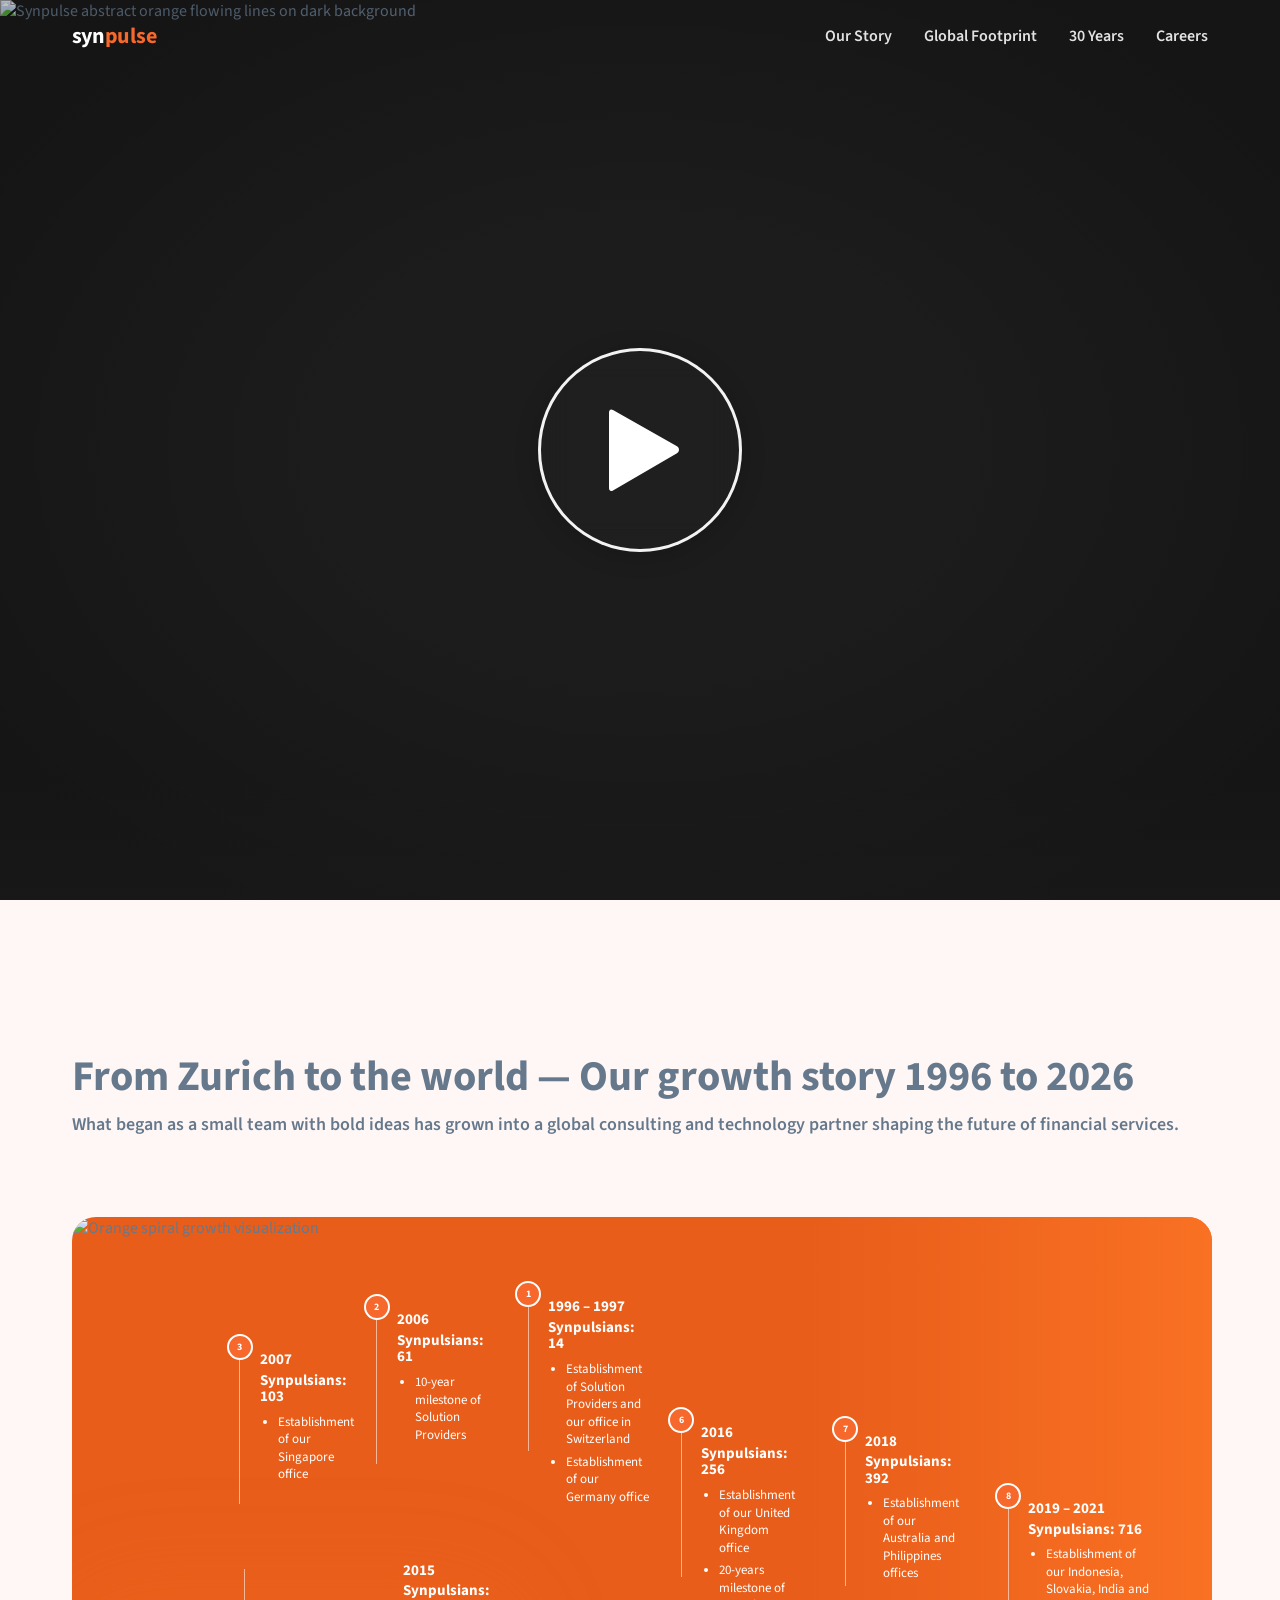
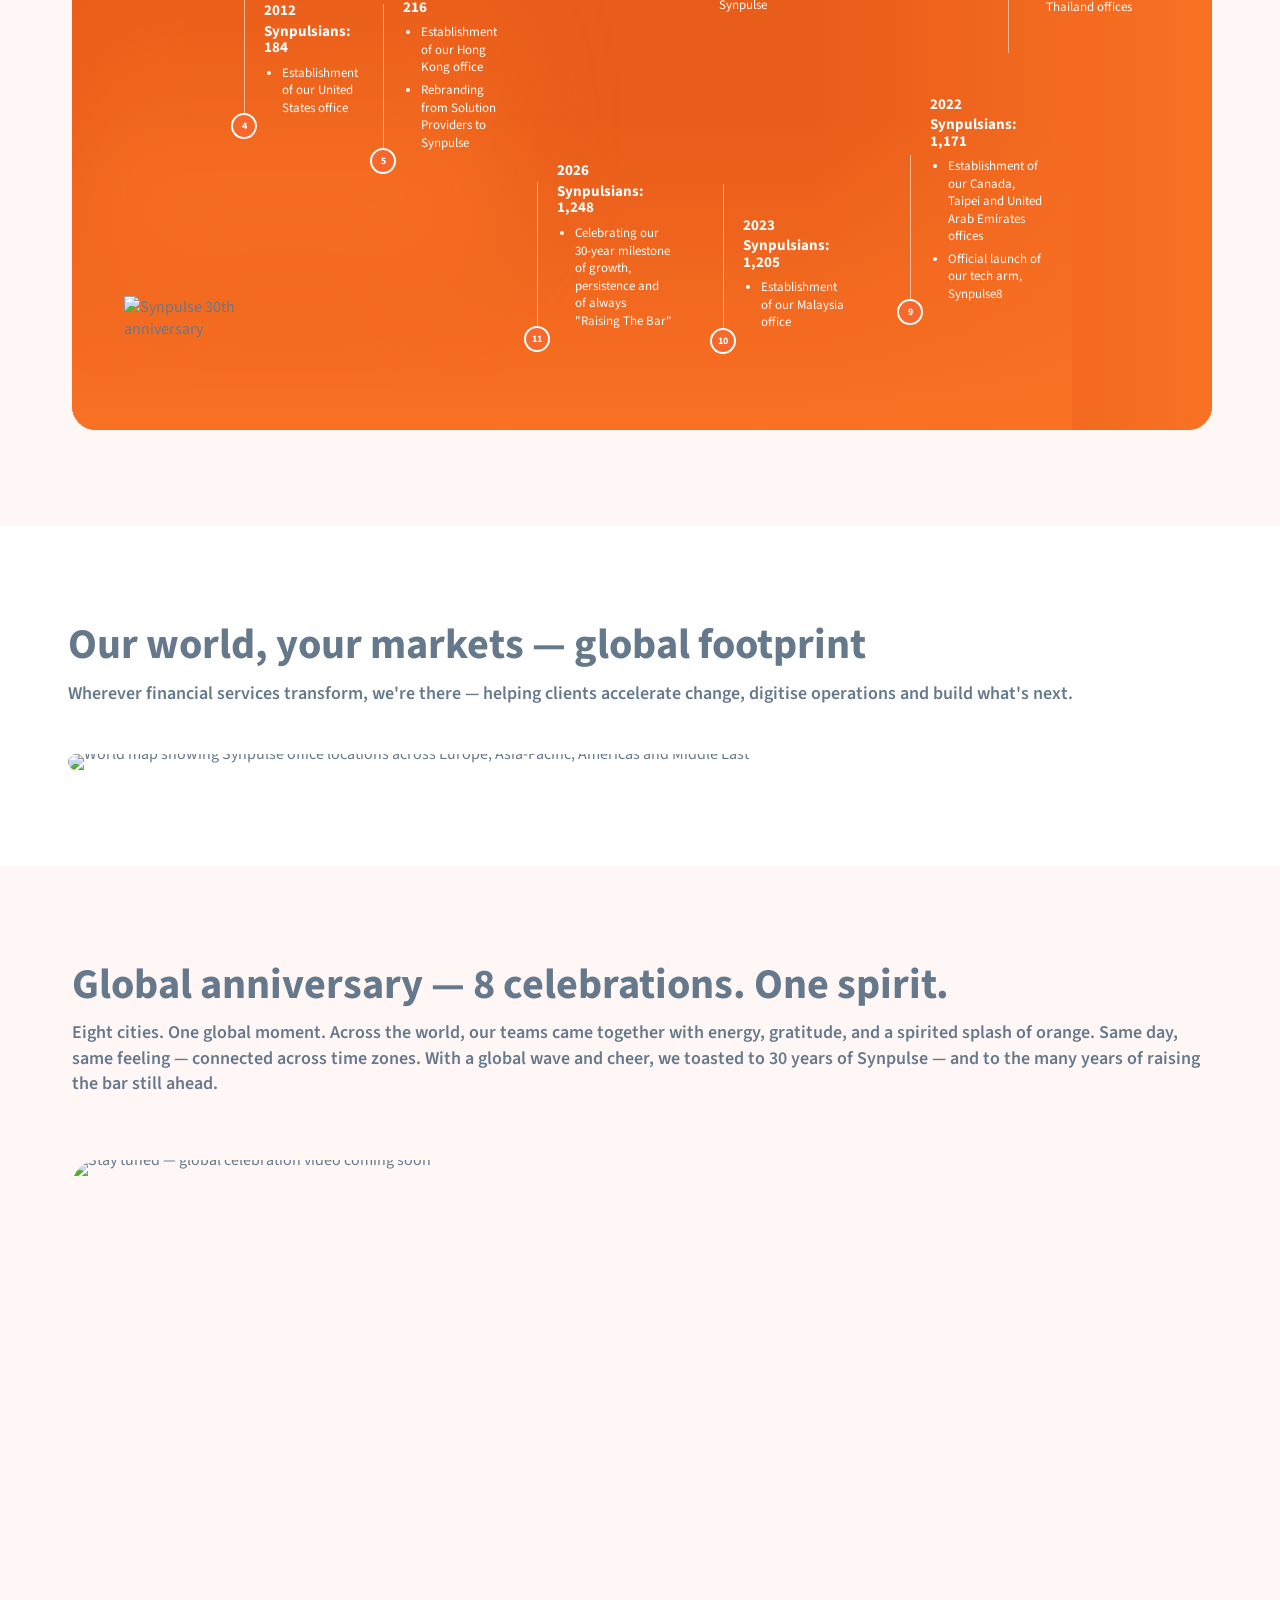
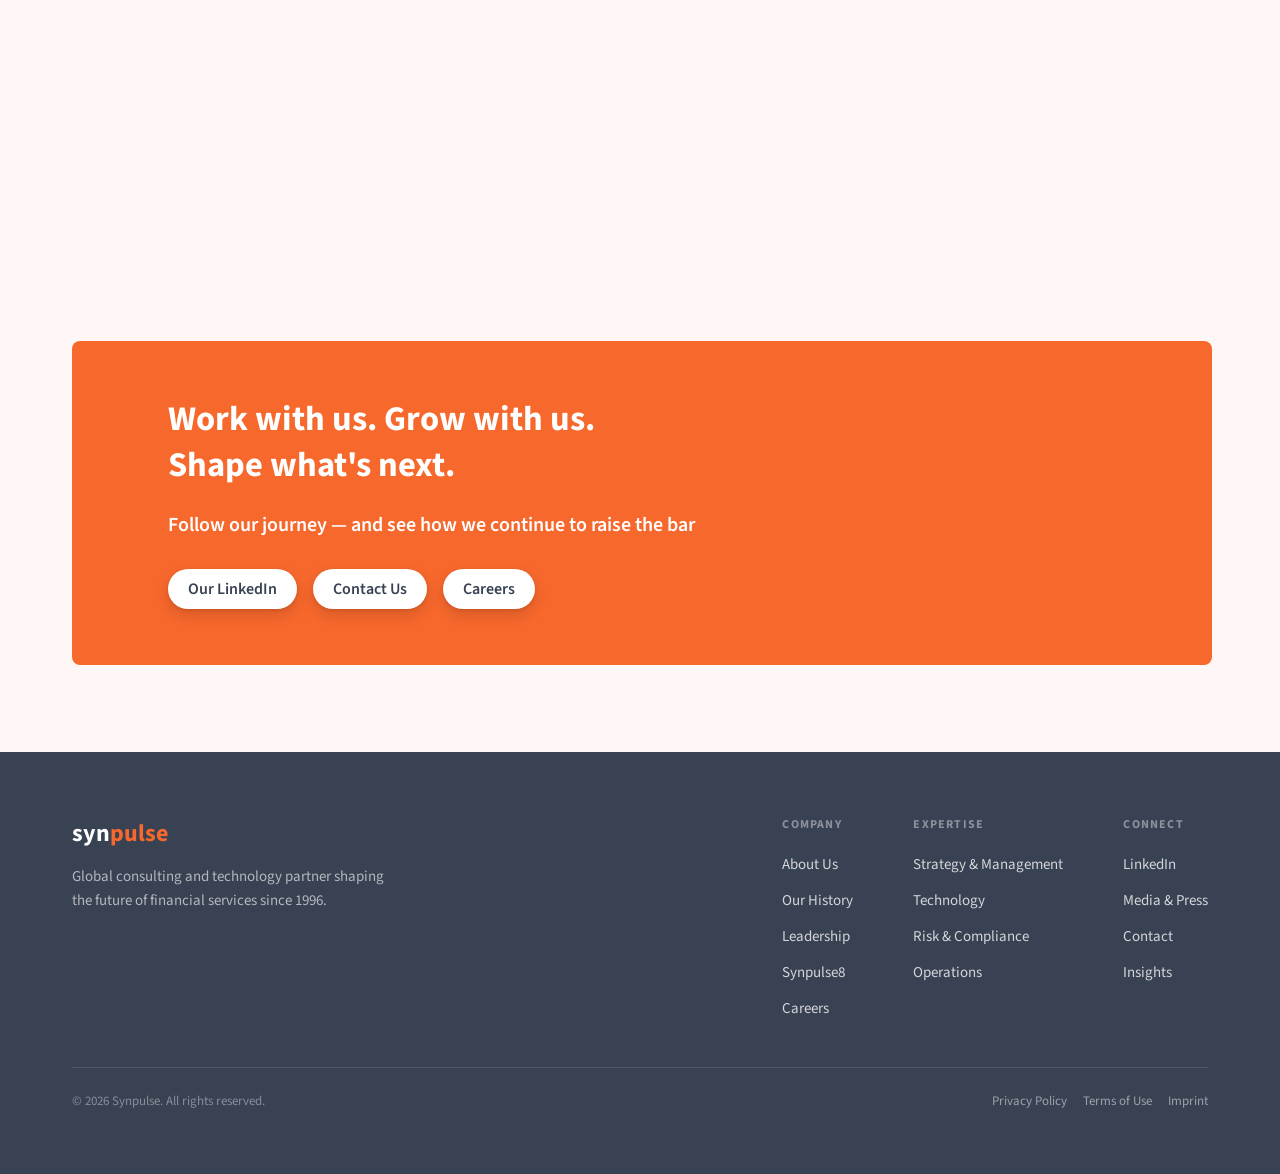
==== commit ccf242c4: "use 30 years page" ====
--- a/index.html
+++ b/index.html
@@ -1,647 +1,893 @@
 <!DOCTYPE html>
-<html lang="en" xmlns="http://www.w3.org/1999/xhtml" xmlns:v="urn:schemas-microsoft-com:vml" xmlns:o="urn:schemas-microsoft-com:office:office">
+<html lang="en">
 <head>
   <meta charset="UTF-8">
   <meta name="viewport" content="width=device-width, initial-scale=1.0">
-  <meta http-equiv="X-UA-Compatible" content="IE=edge">
-  <meta name="x-apple-disable-message-reformatting">
-  <title>Inside Wealth Cockpit – Volume 1, Issue 1</title>
-  <!--[if mso]>
-  <noscript><xml>
-    <o:OfficeDocumentSettings>
-      <o:PixelsPerInch>96</o:PixelsPerInch>
-    </o:OfficeDocumentSettings>
-  </xml></noscript>
-  <![endif]-->
+  <title>Synpulse – From Zurich to the World | 30 Years</title>
+  <link rel="preconnect" href="https://fonts.googleapis.com">
+  <link rel="preconnect" href="https://fonts.gstatic.com" crossorigin>
+  <link href="https://fonts.googleapis.com/css2?family=Source+Sans+3:wght@400;600;700&display=swap" rel="stylesheet">
   <style>
-    @import url('https://fonts.googleapis.com/css2?family=Outfit:wght@300;400;600;700&display=swap');
-
-    body, table, td, a { -webkit-text-size-adjust: 100%; -ms-text-size-adjust: 100%; }
-    table, td { mso-table-lspace: 0pt; mso-table-rspace: 0pt; }
-    img { -ms-interpolation-mode: bicubic; border: 0; outline: none; text-decoration: none; }
-    body { margin: 0; padding: 0; width: 100% !important; height: 100% !important; }
-
-    @media only screen and (max-width: 680px) {
-      .email-container { width: 100% !important; }
-      .stack-column { display: block !important; width: 100% !important; }
-      .stack-column-center { display: block !important; width: 100% !important; text-align: center !important; }
-      .mobile-padding { padding-left: 16px !important; padding-right: 16px !important; }
-      .mobile-hide { display: none !important; }
-    }
+    *, *::before, *::after { box-sizing: border-box; margin: 0; padding: 0; }
+
+    :root {
+      --orange: #F7682C;
+      --orange-alt: #f97123;
+      --blue-gray: #66798C;
+      --dark-navy: #394253;
+      --warm-white: #FFF7F5;
+      --white: #ffffff;
+      --font: 'Source Sans 3', 'Source Sans Pro', sans-serif;
+    }
+
+    html { scroll-behavior: smooth; }
+
+    body {
+      font-family: var(--font);
+      background: var(--warm-white);
+      color: var(--blue-gray);
+      overflow-x: hidden;
+    }
+
+    /* ===== NAV ===== */
+    nav {
+      position: fixed;
+      top: 0;
+      left: 0;
+      right: 0;
+      z-index: 100;
+      display: flex;
+      align-items: center;
+      justify-content: space-between;
+      padding: 20px 5.6%;
+      background: transparent;
+      transition: background 0.3s;
+    }
+
+    nav.scrolled {
+      background: rgba(57, 66, 83, 0.95);
+      backdrop-filter: blur(8px);
+    }
+
+    .nav-logo {
+      display: flex;
+      align-items: center;
+      color: white;
+      text-decoration: none;
+      font-size: 22px;
+      font-weight: 700;
+      letter-spacing: -0.3px;
+    }
+
+    .nav-logo .logo-dot {
+      color: var(--orange);
+    }
+
+    .nav-links {
+      display: flex;
+      align-items: center;
+      gap: 32px;
+      list-style: none;
+    }
+
+    .nav-links a {
+      color: rgba(255,255,255,0.88);
+      text-decoration: none;
+      font-size: 16px;
+      font-weight: 600;
+      transition: color 0.2s;
+    }
+
+    .nav-links a:hover { color: var(--orange); }
+
+    /* ===== HERO ===== */
+    .hero {
+      width: 100%;
+      height: 100vh;
+      min-height: 620px;
+      position: relative;
+      overflow: hidden;
+      background: #1c1c1c;
+    }
+
+    .hero-bg {
+      position: absolute;
+      inset: 0;
+      width: 100%;
+      height: 100%;
+      object-fit: cover;
+      object-position: center;
+    }
+
+    /* subtle dark vignette to ground the play button */
+    .hero::after {
+      content: '';
+      position: absolute;
+      inset: 0;
+      background: radial-gradient(ellipse 60% 60% at 50% 50%, transparent 40%, rgba(0,0,0,0.25) 100%);
+      pointer-events: none;
+    }
+
+    .hero-play {
+      position: absolute;
+      left: 50%;
+      top: 50%;
+      transform: translate(-50%, -50%);
+      z-index: 2;
+      width: 204px;
+      height: 204px;
+      border-radius: 50%;
+      backdrop-filter: blur(15px);
+      -webkit-backdrop-filter: blur(15px);
+      background: rgba(45, 45, 45, 0.2);
+      border: 3px solid rgba(255,255,255,0.95);
+      box-shadow: 0 4px 24px rgba(0,0,0,0.18);
+      display: flex;
+      align-items: center;
+      justify-content: center;
+      cursor: pointer;
+      transition: transform 0.25s ease, background 0.25s ease;
+    }
+
+    .hero-play:hover {
+      transform: translate(-50%, -50%) scale(1.07);
+      background: rgba(247, 104, 44, 0.25);
+      border-color: white;
+    }
+
+    .hero-play svg {
+      margin-left: 8px; /* optical center the triangle */
+    }
+
+    /* Hero bottom gradient for depth */
+    .hero-bottom-fade {
+      position: absolute;
+      bottom: 0;
+      left: 0;
+      right: 0;
+      height: 120px;
+      background: linear-gradient(to bottom, transparent, rgba(28,28,28,0.4));
+      pointer-events: none;
+      z-index: 1;
+    }
+
+    /* ===== SHARED SECTION STYLES ===== */
+    .section-inner {
+      max-width: 1632px;
+      margin: 0 auto;
+    }
+
+    .title-block {
+      display: flex;
+      flex-direction: column;
+      gap: 12px;
+    }
+
+    .section-h2 {
+      font-size: clamp(36px, 3.3vw, 60px);
+      font-weight: 700;
+      line-height: 1.1;
+      color: var(--blue-gray);
+    }
+
+    .section-lead {
+      font-size: clamp(18px, 1.35vw, 24px);
+      font-weight: 600;
+      line-height: 1.4;
+      color: var(--blue-gray);
+      max-width: 1313px;
+    }
+
+    /* ===== SECTION 1: GROWTH STORY ===== */
+    .section-growth {
+      background: var(--warm-white);
+      padding: clamp(80px, 12vw, 220px) 5.3% 96px 5.6%;
+      display: flex;
+      flex-direction: column;
+      gap: 80px;
+    }
+
+    /* Timeline card */
+    .timeline-card {
+      position: relative;
+      width: 100%;
+      height: 813px;
+      border-radius: 24px;
+      overflow: hidden;
+      background: #e85d1a;
+    }
+
+    .timeline-card-bg {
+      position: absolute;
+      inset: 0;
+      width: 100%;
+      height: 100%;
+      object-fit: cover;
+    }
+
+    /* Orange gradient overlays that blend into the card */
+    .tl-grad-right {
+      position: absolute;
+      top: 0;
+      right: 0;
+      width: 35.3%;
+      height: 100%;
+      background: linear-gradient(to right, rgba(249,113,35,0), #f97123);
+      pointer-events: none;
+    }
+
+    .tl-grad-bottom {
+      position: absolute;
+      bottom: 0;
+      left: 0;
+      width: 87.7%;
+      height: 38.4%;
+      background: linear-gradient(to bottom, rgba(249,113,35,0), #f97123);
+      pointer-events: none;
+    }
+
+    .tl-grad-glow {
+      position: absolute;
+      top: 41.8%;
+      left: 0;
+      width: 38.3%;
+      height: 38.4%;
+      background: linear-gradient(to bottom, rgba(249,113,35,0), #f97123);
+      filter: blur(49px);
+      border-radius: 87px;
+      pointer-events: none;
+    }
+
+    .anniv-logo {
+      position: absolute;
+      left: 4.6%;
+      bottom: 90px;
+      width: 15%;
+      max-width: 244px;
+      pointer-events: none;
+    }
+
+    /* Timeline items inside the card */
+    .tl-items-layer {
+      position: absolute;
+      inset: 0;
+    }
+
+    .tl-item {
+      position: absolute;
+      display: flex;
+      gap: 7px;
+    }
+
+    /* "normal" items: circle on top, content below */
+    .tl-item.normal {
+      align-items: flex-start;
+      flex-direction: row;
+    }
+
+    /* "inverted" items: circle at bottom, content above */
+    .tl-item.inverted {
+      align-items: flex-end;
+      flex-direction: row;
+    }
+
+    .tl-spine {
+      display: flex;
+      align-items: center;
+      flex-shrink: 0;
+      width: 26px;
+      height: 170px;
+    }
+
+    .tl-spine.normal {
+      flex-direction: column;
+      justify-content: flex-start;
+    }
+
+    .tl-spine.inverted {
+      flex-direction: column-reverse;
+      justify-content: flex-start;
+    }
+
+    .tl-circle {
+      flex-shrink: 0;
+      width: 26px;
+      height: 26px;
+      border-radius: 50%;
+      background: var(--orange);
+      border: 2px solid white;
+      display: flex;
+      align-items: center;
+      justify-content: center;
+    }
+
+    .tl-circle span {
+      font-size: 10px;
+      font-weight: 700;
+      color: white;
+      line-height: 1;
+    }
+
+    .tl-line {
+      width: 1px;
+      flex: 1;
+      background: rgba(255,255,255,0.55);
+    }
+
+    .tl-body {
+      display: flex;
+      flex-direction: column;
+      gap: 8px;
+      min-width: 0;
+      flex: 1;
+      height: 170px;
+    }
+
+    .tl-item.normal .tl-body {
+      padding-top: 18px;
+      justify-content: flex-start;
+    }
+
+    .tl-item.inverted .tl-body {
+      padding-bottom: 22px;
+      justify-content: flex-end;
+    }
+
+    .tl-meta {
+      display: flex;
+      flex-direction: column;
+      gap: 4px;
+    }
+
+    .tl-date {
+      font-size: 15px;
+      font-weight: 700;
+      color: white;
+      line-height: 1.1;
+    }
+
+    .tl-count {
+      font-size: 15px;
+      font-weight: 700;
+      color: white;
+      line-height: 1.1;
+    }
+
+    .tl-events {
+      list-style: disc;
+      padding-left: 18px;
+    }
+
+    .tl-events li {
+      font-size: 13px;
+      font-weight: 400;
+      color: white;
+      line-height: 1.35;
+      margin-bottom: 5px;
+    }
+
+    .tl-events li:last-child { margin-bottom: 0; }
+
+    /* ===== SECTION 2: GLOBAL FOOTPRINT ===== */
+    .section-map {
+      background: white;
+      padding: 96px 5.3% 96px 5.3%;
+      display: flex;
+      flex-direction: column;
+      gap: 48px;
+    }
+
+    .map-frame {
+      width: 100%;
+      border-radius: 16px;
+      overflow: hidden;
+      line-height: 0;
+    }
+
+    .map-frame img {
+      width: 100%;
+      height: auto;
+      display: block;
+    }
+
+    /* ===== SECTION 3: ANNIVERSARY ===== */
+    .section-anniv {
+      background: var(--warm-white);
+      padding: 96px 5.3% 96px 5.6%;
+      display: flex;
+      flex-direction: column;
+      gap: 64px;
+    }
+
+    .stay-tuned-card {
+      width: 100%;
+      border-radius: 26px;
+      overflow: hidden;
+      aspect-ratio: 1626 / 813;
+      line-height: 0;
+    }
+
+    .stay-tuned-card img {
+      width: 100%;
+      height: 100%;
+      object-fit: cover;
+      display: block;
+    }
+
+    /* ===== SECTION 5: CTA ===== */
+    .section-cta {
+      background: var(--warm-white);
+      padding: clamp(80px, 9vw, 164px) 5.3% clamp(80px, 6.8vw, 124px) 5.6%;
+    }
+
+    .cta-card {
+      background: var(--orange);
+      border-radius: 8px;
+      padding: 56px 108px 56px 96px;
+      display: flex;
+      align-items: center;
+      position: relative;
+      overflow: hidden;
+      min-height: 280px;
+    }
+
+    .cta-inner {
+      display: flex;
+      flex-direction: column;
+      gap: 32px;
+      position: relative;
+      z-index: 2;
+      max-width: 560px;
+    }
+
+    .cta-text {
+      display: flex;
+      flex-direction: column;
+      gap: 24px;
+    }
+
+    .cta-h2 {
+      font-size: clamp(32px, 2.7vw, 48px);
+      font-weight: 700;
+      line-height: 1.33;
+      color: white;
+    }
+
+    .cta-sub {
+      font-size: 20px;
+      font-weight: 600;
+      line-height: 24px;
+      color: white;
+    }
+
+    .cta-btns {
+      display: flex;
+      gap: 16px;
+      flex-wrap: wrap;
+    }
+
+    .cta-btn {
+      display: inline-flex;
+      align-items: center;
+      background: white;
+      border: none;
+      border-radius: 100px;
+      padding: 9px 20px;
+      font-family: var(--font);
+      font-size: 16px;
+      font-weight: 600;
+      color: var(--dark-navy);
+      cursor: pointer;
+      text-decoration: none;
+      white-space: nowrap;
+      box-shadow: 0 1.2px 3.6px rgba(0,0,0,0.1), 0 6.4px 14.4px rgba(0,0,0,0.13);
+      transition: transform 0.18s, box-shadow 0.18s;
+    }
+
+    .cta-btn:hover {
+      transform: translateY(-1px);
+      box-shadow: 0 2px 6px rgba(0,0,0,0.12), 0 10px 20px rgba(0,0,0,0.15);
+    }
+
+    .cta-photo {
+      position: absolute;
+      right: 0;
+      top: -60%;
+      height: 145%;
+      width: auto;
+      object-fit: contain;
+      pointer-events: none;
+    }
+
+    /* ===== FOOTER ===== */
+    footer {
+      background: var(--dark-navy);
+      padding: 64px 5.6%;
+    }
+
+    .footer-grid {
+      display: flex;
+      justify-content: space-between;
+      align-items: flex-start;
+      gap: 48px;
+      flex-wrap: wrap;
+    }
+
+    .footer-brand {
+      display: flex;
+      flex-direction: column;
+      gap: 14px;
+      max-width: 320px;
+    }
+
+    .footer-logo {
+      font-size: 24px;
+      font-weight: 700;
+      color: white;
+    }
+
+    .footer-logo span { color: var(--orange); }
+
+    .footer-tagline {
+      font-size: 15px;
+      font-weight: 400;
+      color: rgba(255,255,255,0.62);
+      line-height: 1.6;
+    }
+
+    .footer-cols {
+      display: flex;
+      gap: 60px;
+    }
+
+    .footer-col h4 {
+      font-size: 12px;
+      font-weight: 700;
+      color: rgba(255,255,255,0.42);
+      text-transform: uppercase;
+      letter-spacing: 0.1em;
+      margin-bottom: 20px;
+    }
+
+    .footer-col ul {
+      list-style: none;
+      display: flex;
+      flex-direction: column;
+      gap: 14px;
+    }
+
+    .footer-col a {
+      font-size: 15px;
+      font-weight: 400;
+      color: rgba(255,255,255,0.78);
+      text-decoration: none;
+      transition: color 0.2s;
+    }
+
+    .footer-col a:hover { color: var(--orange); }
+
+    .footer-bottom {
+      margin-top: 48px;
+      padding-top: 24px;
+      border-top: 1px solid rgba(255,255,255,0.12);
+      display: flex;
+      justify-content: space-between;
+      align-items: center;
+      flex-wrap: wrap;
+      gap: 12px;
+    }
+
+    .footer-bottom p {
+      font-size: 13px;
+      color: rgba(255,255,255,0.4);
+    }
+
+    .footer-social {
+      display: flex;
+      gap: 16px;
+    }
+
+    .footer-social a {
+      color: rgba(255,255,255,0.5);
+      font-size: 13px;
+      text-decoration: none;
+      transition: color 0.2s;
+    }
+
+    .footer-social a:hover { color: var(--orange); }
   </style>
 </head>
-<body style="margin:0; padding:0; background-color:#F3F3F4; font-family:'Outfit',Arial,Helvetica,sans-serif;">
-
-<!-- PREHEADER (hidden preview text) -->
-<div style="display:none; max-height:0; overflow:hidden; mso-hide:all;">
-  Your quarterly newsletter covering everything you need to know about Wealth Cockpit, powered by PULSE8 for Wealth.
-</div>
-
-<!-- OUTER WRAPPER -->
-<table role="presentation" cellspacing="0" cellpadding="0" border="0" width="100%" style="background-color:#F3F3F4;">
-<tr><td align="center" style="padding:0;">
-
-<!-- EMAIL CONTAINER: 680px -->
-<table role="presentation" cellspacing="0" cellpadding="0" border="0" width="680" class="email-container" style="max-width:680px; margin:0 auto;">
-
-  <!-- ============================================================
-       HEADER BANNER
-       ============================================================ -->
-  <tr>
-    <td style="background-color:#121A21; padding:40px 44px; text-align:center; border-radius: 0 0 0 72px;">
-      <!-- Meta line -->
-      <p style="margin:0 0 12px; font-family:'Outfit',Arial,sans-serif; font-size:12px; font-weight:600; letter-spacing:0.96px; line-height:16px; color:#B476FC;">
-        Volume 1, Issue 1 &bull; Q1 2026 &bull; Internal
-      </p>
-      <!-- Divider -->
-      <table role="presentation" cellspacing="0" cellpadding="0" border="0" align="center" style="margin:0 auto 12px;">
-        <tr><td style="width:16px; height:2px; background-color:#B476FC; border-radius:1px; font-size:0; line-height:0;">&nbsp;</td></tr>
-      </table>
-      <!-- Title -->
-      <h1 style="margin:0 0 10px; font-family:'Outfit',Arial,sans-serif; font-size:32px; font-weight:600; line-height:40px; color:#FFFFFF;">
-        Inside Wealth Cockpit
-      </h1>
-      <!-- Subtitle -->
-      <p style="margin:0 0 24px; font-family:'Outfit',Arial,sans-serif; font-size:12px; font-weight:400; line-height:16px; color:#B7B9BB; padding:0 60px;">
-        Your quarterly newsletter covering everything you need to know about Wealth Cockpit, powered by PULSE8 for Wealth.
-      </p>
-      <!-- Callout box -->
-      <table role="presentation" cellspacing="0" cellpadding="0" border="0" width="564" align="center" style="max-width:564px; margin:0 auto;">
-        <tr>
-          <td style="background-color:rgba(180,118,252,0.15); border-radius:8px; padding:16px; text-align:center; border:1px solid rgba(180,118,252,0.2);">
-            <p style="margin:0; font-family:'Outfit',Arial,sans-serif; font-size:12px; line-height:16px; color:#FFFFFF;">
-              In this first edition, we're excited to give you a closer look at the platform, share what's coming next, and highlight the developments shaping how we work with our clients.
-            </p>
-          </td>
-        </tr>
-      </table>
-    </td>
-  </tr>
-
-  <!-- ============================================================
-       SECTION 1: WHAT IS WEALTH COCKPIT
-       ============================================================ -->
-  <tr>
-    <td style="background-color:#F3F3F4; padding:32px 32px 0;" class="mobile-padding">
-      <h2 style="margin:0 0 16px; font-family:'Outfit',Arial,sans-serif; font-size:24px; line-height:32px; color:#121A21;">
-        <span style="font-weight:300;">What is </span><strong style="font-weight:700;">Wealth Cockpit?</strong>
-      </h2>
-      <!-- Highlight bar -->
-      <table role="presentation" cellspacing="0" cellpadding="0" border="0" width="100%" style="margin-bottom:16px;">
-        <tr>
-          <td width="4" style="background-color:#B476FC;"></td>
-          <td style="background-color:#2F353A; padding:14px 16px;">
-            <p style="margin:0; font-family:'Outfit',Arial,sans-serif; font-size:12px; font-weight:600; line-height:16px; color:#F0F4FA;">
-              One platform for banks and EAMs to streamline advisory and improve client engagement.
-            </p>
-          </td>
-        </tr>
-      </table>
-      <!-- Body text -->
-      <p style="margin:0 0 12px; font-family:'Outfit',Arial,sans-serif; font-size:12px; line-height:16px; color:#878A8D;">
-        Wealth Cockpit is our flagship wealth management proposition designed to provide a single, integrated platform for <strong style="font-weight:600; color:#121A21;">banks and external asset managers (EAMs)</strong> to streamline advisory workflows, gain deeper portfolio insights, and improve client engagement.
-      </p>
-      <p style="margin:0 0 24px; font-family:'Outfit',Arial,sans-serif; font-size:12px; line-height:16px; color:#878A8D;">
-        Instead of switching between multiple systems to review portfolios, log interactions, or generate reports, users can access everything through one unified interface.
-      </p>
-    </td>
-  </tr>
-
-  <!-- CTA DARK BOX -->
-  <tr>
-    <td style="background-color:#F3F3F4; padding:0 32px 16px;" class="mobile-padding">
-      <table role="presentation" cellspacing="0" cellpadding="0" border="0" width="100%" style="background-color:#121A21; border-radius:12px;">
-        <tr>
-          <td style="padding:26px 20px; text-align:center;">
-            <p style="margin:0 0 20px; font-family:'Outfit',Arial,sans-serif; font-size:14px; font-weight:600; line-height:20px; color:#FFFFFF;">
-              Wealth Cockpit is available in two tailored offerings:
-            </p>
-            <!-- Two boxes side by side -->
-            <table role="presentation" cellspacing="0" cellpadding="0" border="0" width="100%">
-              <tr>
-                <td width="50%" valign="top" class="stack-column" style="padding-right:8px;">
-                  <table role="presentation" cellspacing="0" cellpadding="0" border="0" width="100%" style="background-color:rgba(255,255,255,0.15); border:1px solid rgba(255,255,255,0.3); border-radius:12px;">
-                    <tr>
-                      <td style="padding:24px;">
-                        <a href="https://www.synpulse8.com/en/our-solutions/wealth-cockpit-banks" target="_blank" style="display:inline-block; padding:8px 12px; border-radius:8px; background-color:#B476FC; font-family:'Outfit',Arial,sans-serif; font-size:14px; font-weight:600; line-height:20px; color:#FFFFFF; text-decoration:none; margin-bottom:16px;">
-                          Wealth Cockpit For Banks
-                        </a>
-                        <p style="margin:16px 0 0; font-family:'Outfit',Arial,sans-serif; font-size:12px; line-height:16px; color:#E7E8E8; text-align:left;">
-                          Designed for private banks and wealth managers, the platform provides dedicated views for both relationship managers (RMs) and end clients.
-                        </p>
-                      </td>
-                    </tr>
-                  </table>
-                </td>
-                <td width="50%" valign="top" class="stack-column" style="padding-left:8px;">
-                  <table role="presentation" cellspacing="0" cellpadding="0" border="0" width="100%" style="background-color:rgba(255,255,255,0.15); border:1px solid rgba(255,255,255,0.3); border-radius:12px;">
-                    <tr>
-                      <td style="padding:24px;">
-                        <a href="https://www.synpulse8.com/en/our-solutions/wealth-cockpit-eam" target="_blank" style="display:inline-block; padding:8px 12px; border-radius:8px; background-color:#B476FC; font-family:'Outfit',Arial,sans-serif; font-size:14px; font-weight:600; line-height:20px; color:#FFFFFF; text-decoration:none; margin-bottom:16px;">
-                          Wealth Cockpit for EAMs
-                        </a>
-                        <p style="margin:16px 0 0; font-family:'Outfit',Arial,sans-serif; font-size:12px; line-height:16px; color:#E7E8E8; text-align:left;">
-                          Designed for EAMs who manage client portfolios across multiple custodians, consolidating data, monitoring performance, and streamlining reporting across different banking relationships.
-                        </p>
-                      </td>
-                    </tr>
-                  </table>
-                </td>
-              </tr>
-            </table>
-          </td>
-        </tr>
-      </table>
-    </td>
-  </tr>
-
-  <!-- ============================================================
-       SECTION: SUCCESS STORIES & TIMELINE
-       ============================================================ -->
-  <tr>
-    <td style="background-color:#F3F3F4; padding:32px 32px 16px;" class="mobile-padding">
-      <h2 style="margin:0 0 16px; font-family:'Outfit',Arial,sans-serif; font-size:24px; font-weight:700; line-height:32px; color:#121A21;">
-        Success stories in Q1 and what is planned for 2026
-      </h2>
-    </td>
-  </tr>
-
-  <!-- Timeline infographic -->
-  <tr>
-    <td style="background-color:#F3F3F4; padding:0 32px 24px;" class="mobile-padding">
-      <table role="presentation" cellspacing="0" cellpadding="0" border="0" width="100%" style="background-color:#0D1826; border-radius:8px;">
-        <tr>
-          <td style="padding:16px 24px;">
-            <table role="presentation" cellspacing="0" cellpadding="0" border="0" width="100%">
-              <tr>
-                <!-- Q1 COLUMN -->
-                <td width="45%" valign="top" class="stack-column">
-                  <p style="margin:0 0 12px; font-family:'Outfit',Arial,sans-serif; font-size:12px; font-weight:600; color:#FFFFFF;">Q1</p>
-                  <!-- Q1 items -->
-                  <table role="presentation" cellspacing="0" cellpadding="0" border="0" width="100%" style="margin-bottom:8px;">
-                    <tr>
-                      <td style="border:1px solid rgba(255,255,255,0.4); border-radius:6px; overflow:hidden;">
-                        <table role="presentation" cellspacing="0" cellpadding="0" border="0" width="100%"><tr>
-                          <td style="background-color:#FFFFFF; padding:6px; white-space:nowrap; font-family:'Outfit',Arial,sans-serif; font-size:10px; font-weight:600; color:#16A163;">&#9679; Live</td>
-                          <td style="background-color:rgba(255,255,255,0.15); padding:6px 8px; font-family:'Outfit',Arial,sans-serif; font-size:10px; font-weight:600; line-height:14px; color:#FFFFFF;">Go-live with Lumen Capital Investors</td>
-                        </tr></table>
-                      </td>
-                    </tr>
-                  </table>
-                  <table role="presentation" cellspacing="0" cellpadding="0" border="0" width="100%" style="margin-bottom:8px;">
-                    <tr>
-                      <td style="border:1px solid rgba(255,255,255,0.4); border-radius:6px; overflow:hidden;">
-                        <table role="presentation" cellspacing="0" cellpadding="0" border="0" width="100%"><tr>
-                          <td style="background-color:#FFFFFF; padding:6px; white-space:nowrap; font-family:'Outfit',Arial,sans-serif; font-size:10px; font-weight:600; color:#16A163;">&#9679; Live</td>
-                          <td style="background-color:rgba(255,255,255,0.15); padding:6px 8px; font-family:'Outfit',Arial,sans-serif; font-size:10px; font-weight:600; line-height:14px; color:#FFFFFF;">Raffles Family Office Project kick off</td>
-                        </tr></table>
-                      </td>
-                    </tr>
-                  </table>
-                  <table role="presentation" cellspacing="0" cellpadding="0" border="0" width="100%" style="margin-bottom:8px;">
-                    <tr>
-                      <td style="border:1px solid rgba(255,255,255,0.4); border-radius:6px; overflow:hidden;">
-                        <table role="presentation" cellspacing="0" cellpadding="0" border="0" width="100%"><tr>
-                          <td style="background-color:#FFFFFF; padding:6px; white-space:nowrap; font-family:'Outfit',Arial,sans-serif; font-size:10px; font-weight:600; color:#16A163;">&#9679; Live</td>
-                          <td style="background-color:rgba(255,255,255,0.15); padding:6px 8px; font-family:'Outfit',Arial,sans-serif; font-size:10px; font-weight:600; line-height:14px; color:#FFFFFF;">Quantive partners collaboration with Raffles Family Office and GoUpscale</td>
-                        </tr></table>
-                      </td>
-                    </tr>
-                  </table>
-                  <table role="presentation" cellspacing="0" cellpadding="0" border="0" width="100%" style="margin-bottom:8px;">
-                    <tr>
-                      <td style="border:1px solid rgba(255,255,255,0.4); border-radius:6px; overflow:hidden;">
-                        <table role="presentation" cellspacing="0" cellpadding="0" border="0" width="100%"><tr>
-                          <td style="background-color:#FFFFFF; padding:6px; white-space:nowrap; font-family:'Outfit',Arial,sans-serif; font-size:10px; font-weight:600; color:#16A163;">&#9679; Live</td>
-                          <td style="background-color:rgba(255,255,255,0.15); padding:6px 8px;">
-                            <span style="display:inline-block; padding:2px 6px; border-radius:100px; background-color:#16A163; font-family:'Outfit',Arial,sans-serif; font-size:8px; font-weight:600; color:#FFFFFF; margin-bottom:4px;">New features</span><br>
-                            <span style="font-family:'Outfit',Arial,sans-serif; font-size:10px; font-weight:600; line-height:14px; color:#FFFFFF;">K8 integration, Chicago Global integration</span>
-                          </td>
-                        </tr></table>
-                      </td>
-                    </tr>
-                  </table>
-                </td>
-
-                <!-- Q2 divider -->
-                <td width="10%" valign="top" style="text-align:center; opacity:0.3;" class="mobile-hide">
-                  <p style="margin:0; font-family:'Outfit',Arial,sans-serif; font-size:12px; font-weight:600; color:#FFFFFF;">Q2</p>
-                </td>
-
-                <!-- Q3 COLUMN -->
-                <td width="45%" valign="top" class="stack-column">
-                  <p style="margin:0 0 12px; font-family:'Outfit',Arial,sans-serif; font-size:12px; font-weight:600; color:#FFFFFF;">Q3</p>
-                  <table role="presentation" cellspacing="0" cellpadding="0" border="0" width="100%" style="margin-bottom:8px;">
-                    <tr>
-                      <td style="border:1px solid rgba(255,255,255,0.4); border-radius:6px; overflow:hidden;">
-                        <table role="presentation" cellspacing="0" cellpadding="0" border="0" width="100%"><tr>
-                          <td style="background-color:#FFFFFF; padding:6px; white-space:nowrap; font-family:'Outfit',Arial,sans-serif; font-size:10px; font-weight:600; color:#E86427;">&#9632; Go Live</td>
-                          <td style="background-color:rgba(255,255,255,0.15); padding:6px 8px; font-family:'Outfit',Arial,sans-serif; font-size:10px; font-weight:600; line-height:14px; color:#FFFFFF;">Raffles Family Office</td>
-                        </tr></table>
-                      </td>
-                    </tr>
-                  </table>
-                  <table role="presentation" cellspacing="0" cellpadding="0" border="0" width="100%" style="margin-bottom:8px;">
-                    <tr>
-                      <td style="border:1px solid rgba(255,255,255,0.4); border-radius:6px; overflow:hidden;">
-                        <table role="presentation" cellspacing="0" cellpadding="0" border="0" width="100%"><tr>
-                          <td style="background-color:#FFFFFF; padding:6px; white-space:nowrap; font-family:'Outfit',Arial,sans-serif; font-size:10px; font-weight:600; color:#186ADE;">&#9632; Coming soon</td>
-                          <td style="background-color:rgba(255,255,255,0.15); padding:6px 8px; font-family:'Outfit',Arial,sans-serif; font-size:10px; font-weight:600; line-height:14px; color:#FFFFFF;">Pre Trade Compliance Check</td>
-                        </tr></table>
-                      </td>
-                    </tr>
-                  </table>
-                  <table role="presentation" cellspacing="0" cellpadding="0" border="0" width="100%" style="margin-bottom:8px;">
-                    <tr>
-                      <td style="border:1px solid rgba(255,255,255,0.4); border-radius:6px; overflow:hidden;">
-                        <table role="presentation" cellspacing="0" cellpadding="0" border="0" width="100%"><tr>
-                          <td style="background-color:#FFFFFF; padding:6px; white-space:nowrap; font-family:'Outfit',Arial,sans-serif; font-size:10px; font-weight:600; color:#186ADE;">&#9632; Coming soon</td>
-                          <td style="background-color:rgba(255,255,255,0.15); padding:6px 8px; font-family:'Outfit',Arial,sans-serif; font-size:10px; font-weight:600; line-height:14px; color:#FFFFFF;">Credit Journey</td>
-                        </tr></table>
-                      </td>
-                    </tr>
-                  </table>
-                  <table role="presentation" cellspacing="0" cellpadding="0" border="0" width="100%" style="margin-bottom:8px;">
-                    <tr>
-                      <td style="border:1px solid rgba(255,255,255,0.4); border-radius:6px; overflow:hidden;">
-                        <table role="presentation" cellspacing="0" cellpadding="0" border="0" width="100%"><tr>
-                          <td style="background-color:#FFFFFF; padding:6px; white-space:nowrap; font-family:'Outfit',Arial,sans-serif; font-size:10px; font-weight:600; color:#186ADE;">&#9632; Coming soon</td>
-                          <td style="background-color:rgba(255,255,255,0.15); padding:6px 8px; font-family:'Outfit',Arial,sans-serif; font-size:10px; font-weight:600; line-height:14px; color:#FFFFFF;">Prospect Management 2.0</td>
-                        </tr></table>
-                      </td>
-                    </tr>
-                  </table>
-                  <table role="presentation" cellspacing="0" cellpadding="0" border="0" width="100%" style="margin-bottom:8px;">
-                    <tr>
-                      <td style="border:1px solid rgba(255,255,255,0.4); border-radius:6px; overflow:hidden;">
-                        <table role="presentation" cellspacing="0" cellpadding="0" border="0" width="100%"><tr>
-                          <td style="background-color:#FFFFFF; padding:6px; white-space:nowrap; font-family:'Outfit',Arial,sans-serif; font-size:10px; font-weight:600; color:#186ADE;">&#9632; Coming soon</td>
-                          <td style="background-color:rgba(255,255,255,0.15); padding:6px 8px; font-family:'Outfit',Arial,sans-serif; font-size:10px; font-weight:600; line-height:14px; color:#FFFFFF;">AI Capability Expansion</td>
-                        </tr></table>
-                      </td>
-                    </tr>
-                  </table>
-                </td>
-              </tr>
-            </table>
-          </td>
-        </tr>
-      </table>
-    </td>
-  </tr>
-
-  <!-- New features highlight bar + descriptions -->
-  <tr>
-    <td style="background-color:#F3F3F4; padding:0 32px 32px;" class="mobile-padding">
-      <table role="presentation" cellspacing="0" cellpadding="0" border="0" width="100%" style="margin-bottom:16px;">
-        <tr>
-          <td width="4" style="background-color:#B476FC;"></td>
-          <td style="background-color:#2F353A; padding:14px 16px;">
-            <p style="margin:0; font-family:'Outfit',Arial,sans-serif; font-size:12px; font-weight:600; line-height:16px; color:#FFFFFF;">New features</p>
-          </td>
-        </tr>
-      </table>
-      <table role="presentation" cellspacing="0" cellpadding="0" border="0" width="100%" style="padding:0 16px;">
-        <tr>
-          <td style="padding-bottom:16px;">
-            <h3 style="margin:0 0 4px; font-family:'Outfit',Arial,sans-serif; font-size:14px; font-weight:600; line-height:20px; color:#121A21;">K8 integration,</h3>
-            <p style="margin:0; font-family:'Outfit',Arial,sans-serif; font-size:12px; line-height:16px; color:#878A8D;">This initiative involves the deployment of an advanced AI agent that will be thoroughly integrated into current functionalities of the Wealth Cockpit platform. It ensures seamless interaction between the AI agent and the existing system, enhancing user experience by leveraging the full capabilities of artificial intelligence within the Wealth Cockpit environment.</p>
-          </td>
-        </tr>
-        <tr>
-          <td>
-            <h3 style="margin:0 0 4px; font-family:'Outfit',Arial,sans-serif; font-size:14px; font-weight:600; line-height:20px; color:#121A21;">Chicago Global integration</h3>
-            <p style="margin:0; font-family:'Outfit',Arial,sans-serif; font-size:12px; line-height:16px; color:#878A8D;">This component centers on delivering professional, high-quality market research data and comprehensive reports. By offering in-depth analyses and detailed market intelligence, this integration helps users on decision making and strategic planning, ensuring access to the latest and most relevant market information.</p>
-          </td>
-        </tr>
-      </table>
-    </td>
-  </tr>
-
-  <!-- ============================================================
-       SECTION 4: WHAT THE PLATFORM DELIVERS
-       ============================================================ -->
-  <tr>
-    <td style="background-color:#121A21; padding:32px 32px 16px;" class="mobile-padding">
-      <h2 style="margin:0 0 12px; font-family:'Outfit',Arial,sans-serif; font-size:24px; line-height:32px; color:#FFFFFF;">
-        <span style="font-weight:300;">What the </span><strong style="font-weight:700;">platform delivers today</strong>
-      </h2>
-      <p style="margin:0 0 16px; font-family:'Outfit',Arial,sans-serif; font-size:12px; line-height:16px; color:#878A8D;">
-        Wealth Cockpit covers the full spectrum of what RMs or EAMs need to manage their workflows effectively, while giving clients the insights they need to feel confident about their wealth.
-      </p>
-
-      <!-- Lifecycle highlight bar -->
-      <table role="presentation" cellspacing="0" cellpadding="0" border="0" width="100%" style="margin-bottom:16px;">
-        <tr>
-          <td width="4" style="background-color:#B476FC;"></td>
-          <td style="background-color:#2F353A; padding:14px 16px;">
-            <p style="margin:0; font-family:'Outfit',Arial,sans-serif; font-size:12px; font-weight:600; line-height:16px; color:#FFFFFF;">The Wealth Management Lifecycle</p>
-          </td>
-        </tr>
-      </table>
-
-      <!-- Lifecycle diagram -->
-      <table role="presentation" cellspacing="0" cellpadding="0" border="0" width="100%" style="background-color:#0D1826; border-radius:8px; margin-bottom:16px;">
-        <tr>
-          <td style="padding:20px; text-align:center;">
-            <!-- Row 1: 1-4 -->
-            <table role="presentation" cellspacing="0" cellpadding="0" border="0" align="center" style="margin:0 auto 10px;">
-              <tr>
-                <td style="padding:6px 14px; border:1px solid rgba(180,118,252,0.6); border-radius:24px; background-color:rgba(255,255,255,0.15);">
-                  <span style="display:inline-block; width:18px; height:18px; border-radius:50%; background-color:#B476FC; color:#FFFFFF; font-family:'Outfit',Arial,sans-serif; font-size:10px; font-weight:700; line-height:18px; text-align:center; vertical-align:middle;">1</span>
-                  <span style="font-family:'Outfit',Arial,sans-serif; font-size:12px; font-weight:600; color:#FFFFFF; vertical-align:middle; margin-left:6px;">Onboard</span>
-                </td>
-                <td style="padding:0 6px; font-family:'Outfit',Arial,sans-serif; font-size:18px; color:#B476FC;">&rsaquo;</td>
-                <td style="padding:6px 14px; border:1px solid rgba(180,118,252,0.6); border-radius:24px; background-color:rgba(255,255,255,0.15);">
-                  <span style="display:inline-block; width:18px; height:18px; border-radius:50%; background-color:#B476FC; color:#FFFFFF; font-family:'Outfit',Arial,sans-serif; font-size:10px; font-weight:700; line-height:18px; text-align:center; vertical-align:middle;">2</span>
-                  <span style="font-family:'Outfit',Arial,sans-serif; font-size:12px; font-weight:600; color:#FFFFFF; vertical-align:middle; margin-left:6px;">Understand</span>
-                </td>
-                <td style="padding:0 6px; font-family:'Outfit',Arial,sans-serif; font-size:18px; color:#B476FC;">&rsaquo;</td>
-                <td style="padding:6px 14px; border:1px solid rgba(180,118,252,0.6); border-radius:24px; background-color:rgba(255,255,255,0.15);">
-                  <span style="display:inline-block; width:18px; height:18px; border-radius:50%; background-color:#B476FC; color:#FFFFFF; font-family:'Outfit',Arial,sans-serif; font-size:10px; font-weight:700; line-height:18px; text-align:center; vertical-align:middle;">3</span>
-                  <span style="font-family:'Outfit',Arial,sans-serif; font-size:12px; font-weight:600; color:#FFFFFF; vertical-align:middle; margin-left:6px;">Propose</span>
-                </td>
-                <td style="padding:0 6px; font-family:'Outfit',Arial,sans-serif; font-size:18px; color:#B476FC;">&rsaquo;</td>
-                <td style="padding:6px 14px; border:1px solid rgba(180,118,252,0.6); border-radius:24px; background-color:rgba(255,255,255,0.15);">
-                  <span style="display:inline-block; width:18px; height:18px; border-radius:50%; background-color:#B476FC; color:#FFFFFF; font-family:'Outfit',Arial,sans-serif; font-size:10px; font-weight:700; line-height:18px; text-align:center; vertical-align:middle;">4</span>
-                  <span style="font-family:'Outfit',Arial,sans-serif; font-size:12px; font-weight:600; color:#FFFFFF; vertical-align:middle; margin-left:6px;">Execute</span>
-                </td>
-              </tr>
-            </table>
-            <!-- Connector arrows -->
-            <table role="presentation" cellspacing="0" cellpadding="0" border="0" width="80%" align="center" style="margin:0 auto 10px;">
-              <tr>
-                <td style="font-family:'Outfit',Arial,sans-serif; font-size:14px; color:#B476FC; text-align:left; padding-left:40px;">&uarr;</td>
-                <td style="font-family:'Outfit',Arial,sans-serif; font-size:14px; color:#B476FC; text-align:right; padding-right:40px;">&darr;</td>
-              </tr>
-            </table>
-            <!-- Row 2: 7-5 -->
-            <table role="presentation" cellspacing="0" cellpadding="0" border="0" align="center" style="margin:0 auto;">
-              <tr>
-                <td style="padding:6px 14px; border:1px solid rgba(180,118,252,0.6); border-radius:24px; background-color:rgba(255,255,255,0.15);">
-                  <span style="display:inline-block; width:18px; height:18px; border-radius:50%; background-color:#B476FC; color:#FFFFFF; font-family:'Outfit',Arial,sans-serif; font-size:10px; font-weight:700; line-height:18px; text-align:center; vertical-align:middle;">7</span>
-                  <span style="font-family:'Outfit',Arial,sans-serif; font-size:12px; font-weight:600; color:#FFFFFF; vertical-align:middle; margin-left:6px;">Inform</span>
-                </td>
-                <td style="padding:0 6px; font-family:'Outfit',Arial,sans-serif; font-size:18px; color:#B476FC;">&lsaquo;</td>
-                <td style="padding:6px 14px; border:1px solid rgba(180,118,252,0.6); border-radius:24px; background-color:rgba(255,255,255,0.15);">
-                  <span style="display:inline-block; width:18px; height:18px; border-radius:50%; background-color:#B476FC; color:#FFFFFF; font-family:'Outfit',Arial,sans-serif; font-size:10px; font-weight:700; line-height:18px; text-align:center; vertical-align:middle;">6</span>
-                  <span style="font-family:'Outfit',Arial,sans-serif; font-size:12px; font-weight:600; color:#FFFFFF; vertical-align:middle; margin-left:6px;">Monitor</span>
-                </td>
-                <td style="padding:0 6px; font-family:'Outfit',Arial,sans-serif; font-size:18px; color:#B476FC;">&lsaquo;</td>
-                <td style="padding:6px 14px; border:1px solid rgba(180,118,252,0.6); border-radius:24px; background-color:rgba(255,255,255,0.15);">
-                  <span style="display:inline-block; width:18px; height:18px; border-radius:50%; background-color:#B476FC; color:#FFFFFF; font-family:'Outfit',Arial,sans-serif; font-size:10px; font-weight:700; line-height:18px; text-align:center; vertical-align:middle;">5</span>
-                  <span style="font-family:'Outfit',Arial,sans-serif; font-size:12px; font-weight:600; color:#FFFFFF; vertical-align:middle; margin-left:6px;">Analyse</span>
-                </td>
-              </tr>
-            </table>
-          </td>
-        </tr>
-      </table>
-
-      <p style="margin:0 0 24px; font-family:'Outfit',Arial,sans-serif; font-size:12px; line-height:16px; color:#B7B9BB;">
-        Each stage has dedicated modules, from digital onboarding and KYC to order management and trade execution, and can be deployed independently, without a full system overhaul.
-      </p>
-
-      <!-- Key capabilities highlight bar -->
-      <table role="presentation" cellspacing="0" cellpadding="0" border="0" width="100%" style="margin-bottom:16px;">
-        <tr>
-          <td width="4" style="background-color:#B476FC;"></td>
-          <td style="background-color:#2F353A; padding:14px 16px;">
-            <p style="margin:0; font-family:'Outfit',Arial,sans-serif; font-size:12px; font-weight:600; line-height:16px; color:#FFFFFF;">Key capabilities</p>
-          </td>
-        </tr>
-      </table>
-    </td>
-  </tr>
-
-  <!-- Capabilities grid (2-column table rows) -->
-  <tr>
-    <td style="background-color:#121A21; padding:0 32px;" class="mobile-padding">
-      <!-- Row 1 -->
-      <table role="presentation" cellspacing="0" cellpadding="0" border="0" width="100%" style="margin-bottom:16px;">
-        <tr>
-          <td width="50%" valign="top" class="stack-column" style="padding-right:8px;">
-            <table role="presentation" cellspacing="0" cellpadding="0" border="0" width="100%" style="background-color:#FFFFFF; border-radius:12px;">
-              <tr>
-                <td style="padding:20px;">
-                  <table role="presentation" cellspacing="0" cellpadding="0" border="0"><tr>
-                    <td width="36" valign="top" style="padding-right:12px;">
-                      <div style="width:36px; height:36px; border-radius:6px; background-color:#B476FC; text-align:center; line-height:36px; font-size:16px; color:#FFFFFF;">&#9888;</div>
-                    </td>
-                    <td valign="top">
-                      <h4 style="margin:0 0 4px; font-family:'Outfit',Arial,sans-serif; font-size:14px; font-weight:600; line-height:20px; color:#121A21;">Proactive client alerts</h4>
-                      <p style="margin:0; font-family:'Outfit',Arial,sans-serif; font-size:12px; line-height:16px; color:#878A8D;">RMs get notified when something needs their attention before the client has to ask.</p>
-                    </td>
-                  </tr></table>
-                </td>
-              </tr>
-            </table>
-          </td>
-          <td width="50%" valign="top" class="stack-column" style="padding-left:8px;">
-            <table role="presentation" cellspacing="0" cellpadding="0" border="0" width="100%" style="background-color:#FFFFFF; border-radius:12px;">
-              <tr>
-                <td style="padding:20px;">
-                  <table role="presentation" cellspacing="0" cellpadding="0" border="0"><tr>
-                    <td width="36" valign="top" style="padding-right:12px;">
-                      <div style="width:36px; height:36px; border-radius:6px; background-color:#B476FC; text-align:center; line-height:36px; font-size:16px; color:#FFFFFF;">&#9650;</div>
-                    </td>
-                    <td valign="top">
-                      <h4 style="margin:0 0 4px; font-family:'Outfit',Arial,sans-serif; font-size:14px; font-weight:600; line-height:20px; color:#121A21;">Portfolio analytics</h4>
-                      <p style="margin:0; font-family:'Outfit',Arial,sans-serif; font-size:12px; line-height:16px; color:#878A8D;">Performance reporting, risk exposure, and health checks, all in one place.</p>
-                    </td>
-                  </tr></table>
-                </td>
-              </tr>
-            </table>
-          </td>
-        </tr>
-      </table>
-      <!-- Row 2 -->
-      <table role="presentation" cellspacing="0" cellpadding="0" border="0" width="100%" style="margin-bottom:16px;">
-        <tr>
-          <td width="50%" valign="top" class="stack-column" style="padding-right:8px;">
-            <table role="presentation" cellspacing="0" cellpadding="0" border="0" width="100%" style="background-color:#FFFFFF; border-radius:12px;">
-              <tr>
-                <td style="padding:20px;">
-                  <table role="presentation" cellspacing="0" cellpadding="0" border="0"><tr>
-                    <td width="36" valign="top" style="padding-right:12px;">
-                      <div style="width:36px; height:36px; border-radius:6px; background-color:#B476FC; text-align:center; line-height:36px; font-size:16px; color:#FFFFFF;">&#10024;</div>
-                    </td>
-                    <td valign="top">
-                      <h4 style="margin:0 0 4px; font-family:'Outfit',Arial,sans-serif; font-size:14px; font-weight:600; line-height:20px; color:#121A21;">AI-driven suggestions</h4>
-                      <p style="margin:0; font-family:'Outfit',Arial,sans-serif; font-size:12px; line-height:16px; color:#878A8D;">Smart portfolio strategies surface opportunities tailored to each client's profile.</p>
-                    </td>
-                  </tr></table>
-                </td>
-              </tr>
-            </table>
-          </td>
-          <td width="50%" valign="top" class="stack-column" style="padding-left:8px;">
-            <table role="presentation" cellspacing="0" cellpadding="0" border="0" width="100%" style="background-color:#FFFFFF; border-radius:12px;">
-              <tr>
-                <td style="padding:20px;">
-                  <table role="presentation" cellspacing="0" cellpadding="0" border="0"><tr>
-                    <td width="36" valign="top" style="padding-right:12px;">
-                      <div style="width:36px; height:36px; border-radius:6px; background-color:#B476FC; text-align:center; line-height:36px; font-size:16px; color:#FFFFFF;">&#43;</div>
-                    </td>
-                    <td valign="top">
-                      <h4 style="margin:0 0 4px; font-family:'Outfit',Arial,sans-serif; font-size:14px; font-weight:600; line-height:20px; color:#121A21;">Holistic financial planning</h4>
-                      <p style="margin:0; font-family:'Outfit',Arial,sans-serif; font-size:12px; line-height:16px; color:#878A8D;">A full picture of a client's financial life, not just the assets we manage.</p>
-                    </td>
-                  </tr></table>
-                </td>
-              </tr>
-            </table>
-          </td>
-        </tr>
-      </table>
-      <!-- Row 3 -->
-      <table role="presentation" cellspacing="0" cellpadding="0" border="0" width="100%" style="margin-bottom:32px;">
-        <tr>
-          <td width="50%" valign="top" class="stack-column" style="padding-right:8px;">
-            <table role="presentation" cellspacing="0" cellpadding="0" border="0" width="100%" style="background-color:#FFFFFF; border-radius:12px;">
-              <tr>
-                <td style="padding:20px;">
-                  <table role="presentation" cellspacing="0" cellpadding="0" border="0"><tr>
-                    <td width="36" valign="top" style="padding-right:12px;">
-                      <div style="width:36px; height:36px; border-radius:6px; background-color:#B476FC; text-align:center; line-height:36px; font-size:16px; color:#FFFFFF;">&#8635;</div>
-                    </td>
-                    <td valign="top">
-                      <h4 style="margin:0 0 4px; font-family:'Outfit',Arial,sans-serif; font-size:14px; font-weight:600; line-height:20px; color:#121A21;">360-degree client view</h4>
-                      <p style="margin:0; font-family:'Outfit',Arial,sans-serif; font-size:12px; line-height:16px; color:#878A8D;">Everything about a client is on one screen, so there's no need to switch tabs.</p>
-                    </td>
-                  </tr></table>
-                </td>
-              </tr>
-            </table>
-          </td>
-          <td width="50%" valign="top" class="stack-column" style="padding-left:8px;">
-            <table role="presentation" cellspacing="0" cellpadding="0" border="0" width="100%" style="background-color:#FFFFFF; border-radius:12px; border:1px solid #B476FC;">
-              <tr>
-                <td style="padding:20px;">
-                  <span style="display:inline-block; padding:2px 8px; border-radius:100px; background-color:#E86427; font-family:'Outfit',Arial,sans-serif; font-size:8px; font-weight:600; color:#FFFFFF; margin-bottom:8px;">Coming soon</span>
-                  <table role="presentation" cellspacing="0" cellpadding="0" border="0" style="margin-top:8px;"><tr>
-                    <td width="36" valign="top" style="padding-right:12px;">
-                      <div style="width:36px; height:36px; border-radius:6px; background-color:#B476FC; text-align:center; line-height:36px; font-size:16px; color:#FFFFFF;">&#9733;</div>
-                    </td>
-                    <td valign="top">
-                      <h4 style="margin:0 0 4px; font-family:'Outfit',Arial,sans-serif; font-size:14px; font-weight:600; line-height:20px; color:#121A21;">KYC and Onboarding</h4>
-                      <p style="margin:0; font-family:'Outfit',Arial,sans-serif; font-size:12px; line-height:16px; color:#878A8D;">End to end onboarding process and workflow capabilities to improve overall user experience</p>
-                    </td>
-                  </tr></table>
-                </td>
-              </tr>
-            </table>
-          </td>
-        </tr>
-      </table>
-    </td>
-  </tr>
-
-  <!-- ============================================================
-       SECTION 5: WHAT'S NEXT
-       ============================================================ -->
-  <tr>
-    <td style="background-color:#F3F3F4; padding:32px 32px 8px; text-align:center;" class="mobile-padding">
-      <h2 style="margin:0 0 8px; font-family:'Outfit',Arial,sans-serif; font-size:24px; font-weight:700; line-height:32px; color:#B476FC;">What&#8217;s next?</h2>
-      <p style="margin:0; font-family:'Outfit',Arial,sans-serif; font-size:12px; line-height:16px; color:#878A8D;">Coming up in the next edition:</p>
-    </td>
-  </tr>
-  <tr>
-    <td style="background-color:#F3F3F4; padding:16px 32px 32px;" class="mobile-padding">
-      <table role="presentation" cellspacing="0" cellpadding="0" border="0" width="100%">
-        <tr>
-          <td width="33%" valign="top" class="stack-column" style="padding-right:8px;">
-            <table role="presentation" cellspacing="0" cellpadding="0" border="0" width="100%" style="background-color:#FFFFFF; border:1px solid #B476FC; border-radius:8px;">
-              <tr>
-                <td style="padding:24px 20px;">
-                  <div style="width:32px; height:32px; border-radius:5px; background-color:#B476FC; text-align:center; line-height:32px; font-size:14px; color:#FFFFFF; margin-bottom:12px;">&#9650;</div>
-                  <p style="margin:0; font-family:'Outfit',Arial,sans-serif; font-size:12px; line-height:16px; color:#2F353A;">Q2 feature releases, with practical walkthroughs for clients and RMs</p>
-                </td>
-              </tr>
-            </table>
-          </td>
-          <td width="33%" valign="top" class="stack-column" style="padding:0 4px;">
-            <table role="presentation" cellspacing="0" cellpadding="0" border="0" width="100%" style="background-color:#FFFFFF; border:1px solid #B476FC; border-radius:8px;">
-              <tr>
-                <td style="padding:24px 20px;">
-                  <div style="width:32px; height:32px; border-radius:5px; background-color:#B476FC; text-align:center; line-height:32px; font-size:14px; color:#FFFFFF; margin-bottom:12px;">&#128065;</div>
-                  <p style="margin:0; font-family:'Outfit',Arial,sans-serif; font-size:12px; line-height:16px; color:#2F353A;">A deep dive into AI Capabilities (K8)</p>
-                </td>
-              </tr>
-            </table>
-          </td>
-          <td width="33%" valign="top" class="stack-column" style="padding-left:8px;">
-            <table role="presentation" cellspacing="0" cellpadding="0" border="0" width="100%" style="background-color:#FFFFFF; border:1px solid #B476FC; border-radius:8px;">
-              <tr>
-                <td style="padding:24px 20px;">
-                  <div style="width:32px; height:32px; border-radius:5px; background-color:#B476FC; text-align:center; line-height:32px; font-size:14px; color:#FFFFFF; margin-bottom:12px;">&#9733;</div>
-                  <p style="margin:0; font-family:'Outfit',Arial,sans-serif; font-size:12px; line-height:16px; color:#2F353A;">Our first client success story</p>
-                </td>
-              </tr>
-            </table>
-          </td>
-        </tr>
-      </table>
-    </td>
-  </tr>
-
-  <!-- ============================================================
-       SECTION 6: GET INVOLVED
-       ============================================================ -->
-  <tr>
-    <td style="background-color:#121A21; padding:40px 32px; text-align:center; border-radius:72px 0 0 0;" class="mobile-padding">
-      <p style="margin:0 0 8px; font-family:'Outfit',Arial,sans-serif; font-size:12px; font-weight:600; letter-spacing:0.96px; line-height:16px; color:#B476FC;">GET INVOLVED</p>
-      <h2 style="margin:0 0 8px; font-family:'Outfit',Arial,sans-serif; font-size:20px; line-height:32px; color:#FFFFFF;">
-        <span style="font-weight:300;">Want to </span><strong style="font-weight:700;">learn more about Wealth Cockpit</strong> <span style="font-weight:300;">or share your ideas?</span>
-      </h2>
-      <p style="margin:0 0 20px; font-family:'Outfit',Arial,sans-serif; font-size:12px; line-height:16px; color:#B7B9BB;">
-        We're always looking for feedback from across the organisation. If you have suggestions, insights, or topics you'd like us to cover in future editions of this newsletter, we'd love to hear from you.
-      </p>
-      <!-- CTA Buttons -->
-      <table role="presentation" cellspacing="0" cellpadding="0" border="0" align="center" style="margin:0 auto;">
-        <tr>
-          <td style="padding-right:8px;">
-            <a href="#" target="_blank" style="display:inline-block; padding:8px 16px; border-radius:8px; background-color:#FFFFFF; font-family:'Outfit',Arial,sans-serif; font-size:12px; font-weight:600; line-height:16px; color:#121A21; text-decoration:none;">Share your feedback</a>
-          </td>
-          <td style="padding-left:8px;">
-            <a href="#" target="_blank" style="display:inline-block; padding:8px 16px; border-radius:8px; background-color:#B476FC; font-family:'Outfit',Arial,sans-serif; font-size:12px; font-weight:600; line-height:16px; color:#FFFFFF; text-decoration:none;">Connect with the team</a>
-          </td>
-        </tr>
-      </table>
-    </td>
-  </tr>
-
-  <!-- ============================================================
-       FOOTER
-       ============================================================ -->
-  <tr>
-    <td style="background-color:#1a0a30; padding:24px 32px;" class="mobile-padding">
-      <table role="presentation" cellspacing="0" cellpadding="0" border="0" width="100%">
-        <tr>
-          <td valign="top" style="text-align:left;">
-            <img src="https://www.figma.com/api/mcp/asset/9918c7f9-b0b1-4ace-9604-06fc31a58cac" alt="Wealth Cockpit" width="130" height="18" style="display:block; margin-bottom:4px; width:130px; height:auto;">
-            <p style="margin:0; font-family:'Outfit',Arial,sans-serif; font-size:12px; line-height:16px; color:#FFFFFF;">
-              by <img src="https://www.figma.com/api/mcp/asset/e4ca7b55-b7cf-4263-b503-0f7ca59dd9be" alt="Synpulse8" width="54" height="12" style="display:inline; vertical-align:middle; width:54px; height:auto;">
-            </p>
-          </td>
-          <td valign="top" style="text-align:right;">
-            <p style="margin:0 0 4px; font-family:'Outfit',Arial,sans-serif; font-size:12px; line-height:16px; color:#FFFFFF;">Volume 1, Issue 1 &bull; Q1 2026 &bull; Internal</p>
-            <p style="margin:0; font-family:'Outfit',Arial,sans-serif; font-size:12px; line-height:16px; color:#FFFFFF;">
-              &#9993; <a href="mailto:wealthcockpit@synpulse.com" style="color:#FFFFFF; text-decoration:underline;">wealthcockpit@synpulse.com</a>
-            </p>
-          </td>
-        </tr>
-      </table>
-    </td>
-  </tr>
-
-</table>
-<!-- /EMAIL CONTAINER -->
-
-</td></tr>
-</table>
-<!-- /OUTER WRAPPER -->
+<body>
+
+  <!-- Navigation -->
+  <nav id="nav">
+    <a href="#" class="nav-logo">syn<span class="logo-dot" style="color:var(--orange)">pulse</span></a>
+    <ul class="nav-links">
+      <li><a href="#growth">Our Story</a></li>
+      <li><a href="#map">Global Footprint</a></li>
+      <li><a href="#anniversary">30 Years</a></li>
+      <li><a href="#cta">Careers</a></li>
+    </ul>
+  </nav>
+
+  <!-- ─── HERO VIDEO ─── -->
+  <section class="hero" aria-label="Hero video">
+    <img
+      class="hero-bg"
+      src="https://www.figma.com/api/mcp/asset/ae10330f-b133-4650-a017-cb3937a4f5f8"
+      alt="Synpulse abstract orange flowing lines on dark background"
+    />
+    <div class="hero-bottom-fade"></div>
+    <button class="hero-play" aria-label="Play video">
+      <!-- Play triangle -->
+      <svg width="70" height="82" viewBox="0 0 70 82" fill="none" xmlns="http://www.w3.org/2000/svg" aria-hidden="true">
+        <path d="M68 37.268C70.6667 38.8168 70.6667 42.717 68 44.2659L4 81.4282C1.33333 82.977 0 81.0269 0 78.9293V3.60473C0 1.50711 1.33334 -0.443047 4 1.10584L68 37.268Z" fill="white"/>
+      </svg>
+    </button>
+  </section>
+
+  <!-- ─── SECTION 1: GROWTH STORY ─── -->
+  <section class="section-growth" id="growth" aria-labelledby="growth-title">
+    <div class="title-block">
+      <h2 class="section-h2" id="growth-title">From Zurich to the world — Our growth story 1996 to 2026</h2>
+      <p class="section-lead">What began as a small team with bold ideas has grown into a global consulting and technology partner shaping the future of financial services.</p>
+    </div>
+
+    <!-- Timeline visual card -->
+    <div class="timeline-card" aria-label="Synpulse growth timeline from 1996 to 2026">
+      <img
+        class="timeline-card-bg"
+        src="https://www.figma.com/api/mcp/asset/cc3ebdfe-d491-467e-b479-bdc5c110247e"
+        alt="Orange spiral growth visualization"
+      />
+
+      <!-- Gradient overlays -->
+      <div class="tl-grad-right" aria-hidden="true"></div>
+      <div class="tl-grad-bottom" aria-hidden="true"></div>
+      <div class="tl-grad-glow" aria-hidden="true"></div>
+
+      <!-- 30th Anniversary logo -->
+      <img
+        class="anniv-logo"
+        src="https://www.figma.com/api/mcp/asset/639056bc-8893-4e3b-bedf-6586ac051cb7"
+        alt="Synpulse 30th anniversary"
+        aria-hidden="true"
+      />
+
+      <!-- Timeline items layer -->
+      <div class="tl-items-layer" aria-hidden="true">
+
+        <!-- Positions use % of design card (1626w × 813h) for fluid scaling -->
+
+        <!-- 1: 1996–1997 (circle top) -->
+        <div class="tl-item normal" style="left:38.9%; top:7.9%; max-width:12%;">
+          <div class="tl-spine normal"><div class="tl-circle"><span>1</span></div><div class="tl-line"></div></div>
+          <div class="tl-body">
+            <div class="tl-meta"><div class="tl-date">1996 – 1997</div><div class="tl-count">Synpulsians: 14</div></div>
+            <ul class="tl-events">
+              <li>Establishment of Solution Providers and our office in Switzerland</li>
+              <li>Establishment of our Germany office</li>
+            </ul>
+          </div>
+        </div>
+
+        <!-- 2: 2006 (circle top) -->
+        <div class="tl-item normal" style="left:25.6%; top:9.5%; max-width:11%;">
+          <div class="tl-spine normal"><div class="tl-circle"><span>2</span></div><div class="tl-line"></div></div>
+          <div class="tl-body">
+            <div class="tl-meta"><div class="tl-date">2006</div><div class="tl-count">Synpulsians: 61</div></div>
+            <ul class="tl-events"><li>10-year milestone of Solution Providers</li></ul>
+          </div>
+        </div>
+
+        <!-- 3: 2007 (circle top) -->
+        <div class="tl-item normal" style="left:13.6%; top:14.4%; max-width:10%;">
+          <div class="tl-spine normal"><div class="tl-circle"><span>3</span></div><div class="tl-line"></div></div>
+          <div class="tl-body">
+            <div class="tl-meta"><div class="tl-date">2007</div><div class="tl-count">Synpulsians: 103</div></div>
+            <ul class="tl-events"><li>Establishment of our Singapore office</li></ul>
+          </div>
+        </div>
+
+        <!-- 4: 2012 (circle bottom) -->
+        <div class="tl-item inverted" style="left:14.0%; top:43.3%; max-width:11%;">
+          <div class="tl-spine inverted"><div class="tl-circle"><span>4</span></div><div class="tl-line"></div></div>
+          <div class="tl-body">
+            <div class="tl-meta"><div class="tl-date">2012</div><div class="tl-count">Synpulsians: 184</div></div>
+            <ul class="tl-events"><li>Establishment of our United States office</li></ul>
+          </div>
+        </div>
+
+        <!-- 5: 2015 (circle bottom) -->
+        <div class="tl-item inverted" style="left:26.2%; top:47.6%; max-width:12%;">
+          <div class="tl-spine inverted"><div class="tl-circle"><span>5</span></div><div class="tl-line"></div></div>
+          <div class="tl-body">
+            <div class="tl-meta"><div class="tl-date">2015</div><div class="tl-count">Synpulsians: 216</div></div>
+            <ul class="tl-events">
+              <li>Establishment of our Hong Kong office</li>
+              <li>Rebranding from Solution Providers to Synpulse</li>
+            </ul>
+          </div>
+        </div>
+
+        <!-- 6: 2016 (circle top) -->
+        <div class="tl-item normal" style="left:52.3%; top:23.4%; max-width:11%;">
+          <div class="tl-spine normal"><div class="tl-circle"><span>6</span></div><div class="tl-line"></div></div>
+          <div class="tl-body">
+            <div class="tl-meta"><div class="tl-date">2016</div><div class="tl-count">Synpulsians: 256</div></div>
+            <ul class="tl-events">
+              <li>Establishment of our United Kingdom office</li>
+              <li>20-years milestone of Synpulse</li>
+            </ul>
+          </div>
+        </div>
+
+        <!-- 7: 2018 (circle top) -->
+        <div class="tl-item normal" style="left:66.7%; top:24.4%; max-width:11%;">
+          <div class="tl-spine normal"><div class="tl-circle"><span>7</span></div><div class="tl-line"></div></div>
+          <div class="tl-body">
+            <div class="tl-meta"><div class="tl-date">2018</div><div class="tl-count">Synpulsians: 392</div></div>
+            <ul class="tl-events"><li>Establishment of our Australia and Philippines offices</li></ul>
+          </div>
+        </div>
+
+        <!-- 8: 2019–2021 (circle top) -->
+        <div class="tl-item normal" style="left:81.0%; top:32.7%; max-width:14%;">
+          <div class="tl-spine normal"><div class="tl-circle"><span>8</span></div><div class="tl-line"></div></div>
+          <div class="tl-body">
+            <div class="tl-meta"><div class="tl-date">2019 – 2021</div><div class="tl-count">Synpulsians: 716</div></div>
+            <ul class="tl-events"><li>Establishment of our Indonesia, Slovakia, India and Thailand offices</li></ul>
+          </div>
+        </div>
+
+        <!-- 9: 2022 (circle bottom) -->
+        <div class="tl-item inverted" style="left:72.4%; top:66.2%; max-width:13%;">
+          <div class="tl-spine inverted"><div class="tl-circle"><span>9</span></div><div class="tl-line"></div></div>
+          <div class="tl-body">
+            <div class="tl-meta"><div class="tl-date">2022</div><div class="tl-count">Synpulsians: 1,171</div></div>
+            <ul class="tl-events">
+              <li>Establishment of our Canada, Taipei and United Arab Emirates offices</li>
+              <li>Official launch of our tech arm, Synpulse8</li>
+            </ul>
+          </div>
+        </div>
+
+        <!-- 10: 2023 (circle bottom) -->
+        <div class="tl-item inverted" style="left:56.0%; top:69.7%; max-width:12%;">
+          <div class="tl-spine inverted"><div class="tl-circle"><span>10</span></div><div class="tl-line"></div></div>
+          <div class="tl-body">
+            <div class="tl-meta"><div class="tl-date">2023</div><div class="tl-count">Synpulsians: 1,205</div></div>
+            <ul class="tl-events"><li>Establishment of our Malaysia office</li></ul>
+          </div>
+        </div>
+
+        <!-- 11: 2026 (circle bottom) -->
+        <div class="tl-item inverted" style="left:39.7%; top:69.5%; max-width:13%;">
+          <div class="tl-spine inverted"><div class="tl-circle"><span>11</span></div><div class="tl-line"></div></div>
+          <div class="tl-body">
+            <div class="tl-meta"><div class="tl-date">2026</div><div class="tl-count">Synpulsians: 1,248</div></div>
+            <ul class="tl-events"><li>Celebrating our 30-year milestone of growth, persistence and of always "Raising The Bar"</li></ul>
+          </div>
+        </div>
+
+      </div><!-- /tl-items-layer -->
+    </div><!-- /timeline-card -->
+  </section>
+
+  <!-- ─── SECTION 2: GLOBAL FOOTPRINT ─── -->
+  <section class="section-map" id="map" aria-labelledby="map-title">
+    <div class="title-block">
+      <h2 class="section-h2" id="map-title">Our world, your markets — global footprint</h2>
+      <p class="section-lead">Wherever financial services transform, we're there — helping clients accelerate change, digitise operations and build what's next.</p>
+    </div>
+    <div class="map-frame">
+      <img
+        src="https://www.figma.com/api/mcp/asset/635627d1-9bf5-43b1-b4d5-ff279616c3c2"
+        alt="World map showing Synpulse office locations across Europe, Asia-Pacific, Americas and Middle East"
+        loading="lazy"
+      />
+    </div>
+  </section>
+
+  <!-- ─── SECTION 3: ANNIVERSARY ─── -->
+  <section class="section-anniv" id="anniversary" aria-labelledby="anniv-title">
+    <div class="title-block">
+      <h2 class="section-h2" id="anniv-title">Global anniversary — 8 celebrations. One spirit.</h2>
+      <p class="section-lead">Eight cities. One global moment. Across the world, our teams came together with energy, gratitude, and a spirited splash of orange. Same day, same feeling — connected across time zones. With a global wave and cheer, we toasted to 30 years of Synpulse — and to the many years of raising the bar still ahead.</p>
+    </div>
+    <div class="stay-tuned-card">
+      <img
+        src="https://www.figma.com/api/mcp/asset/1ab4db9b-4401-4111-b00e-1d02f8842dac"
+        alt="Stay tuned — global celebration video coming soon"
+        loading="lazy"
+      />
+    </div>
+  </section>
+
+  <!-- ─── SECTION 5: CTA ─── -->
+  <section class="section-cta" id="cta" aria-labelledby="cta-title">
+    <div class="cta-card">
+      <div class="cta-inner">
+        <div class="cta-text">
+          <h2 class="cta-h2" id="cta-title">Work with us. Grow with us.<br>Shape what's next.</h2>
+          <p class="cta-sub">Follow our journey — and see how we continue to raise the bar</p>
+        </div>
+        <div class="cta-btns">
+          <a href="https://www.linkedin.com/company/synpulse" target="_blank" rel="noopener" class="cta-btn">Our LinkedIn</a>
+          <a href="#" class="cta-btn">Contact Us</a>
+          <a href="#" class="cta-btn">Careers</a>
+        </div>
+      </div>
+      <img
+        class="cta-photo"
+        src="https://www.figma.com/api/mcp/asset/cdfeebd1-b9bc-4bfe-aafd-a84f8aa6a8d3"
+        alt=""
+        aria-hidden="true"
+        loading="lazy"
+      />
+    </div>
+  </section>
+
+  <!-- ─── FOOTER ─── -->
+  <footer aria-label="Site footer">
+    <div class="footer-grid">
+      <div class="footer-brand">
+        <div class="footer-logo">syn<span>pulse</span></div>
+        <p class="footer-tagline">Global consulting and technology partner shaping the future of financial services since 1996.</p>
+      </div>
+      <div class="footer-cols">
+        <div class="footer-col">
+          <h4>Company</h4>
+          <ul>
+            <li><a href="#">About Us</a></li>
+            <li><a href="#">Our History</a></li>
+            <li><a href="#">Leadership</a></li>
+            <li><a href="#">Synpulse8</a></li>
+            <li><a href="#">Careers</a></li>
+          </ul>
+        </div>
+        <div class="footer-col">
+          <h4>Expertise</h4>
+          <ul>
+            <li><a href="#">Strategy &amp; Management</a></li>
+            <li><a href="#">Technology</a></li>
+            <li><a href="#">Risk &amp; Compliance</a></li>
+            <li><a href="#">Operations</a></li>
+          </ul>
+        </div>
+        <div class="footer-col">
+          <h4>Connect</h4>
+          <ul>
+            <li><a href="#">LinkedIn</a></li>
+            <li><a href="#">Media &amp; Press</a></li>
+            <li><a href="#">Contact</a></li>
+            <li><a href="#">Insights</a></li>
+          </ul>
+        </div>
+      </div>
+    </div>
+    <div class="footer-bottom">
+      <p>&copy; 2026 Synpulse. All rights reserved.</p>
+      <div class="footer-social">
+        <a href="#">Privacy Policy</a>
+        <a href="#">Terms of Use</a>
+        <a href="#">Imprint</a>
+      </div>
+    </div>
+  </footer>
+
+  <script>
+    // Sticky nav on scroll
+    const nav = document.getElementById('nav');
+    window.addEventListener('scroll', () => {
+      nav.classList.toggle('scrolled', window.scrollY > 80);
+    }, { passive: true });
+
+    // Play button — no-op placeholder
+    document.querySelector('.hero-play').addEventListener('click', () => {
+      alert('Video player would open here.');
+    });
+  </script>
 
 </body>
 </html>
